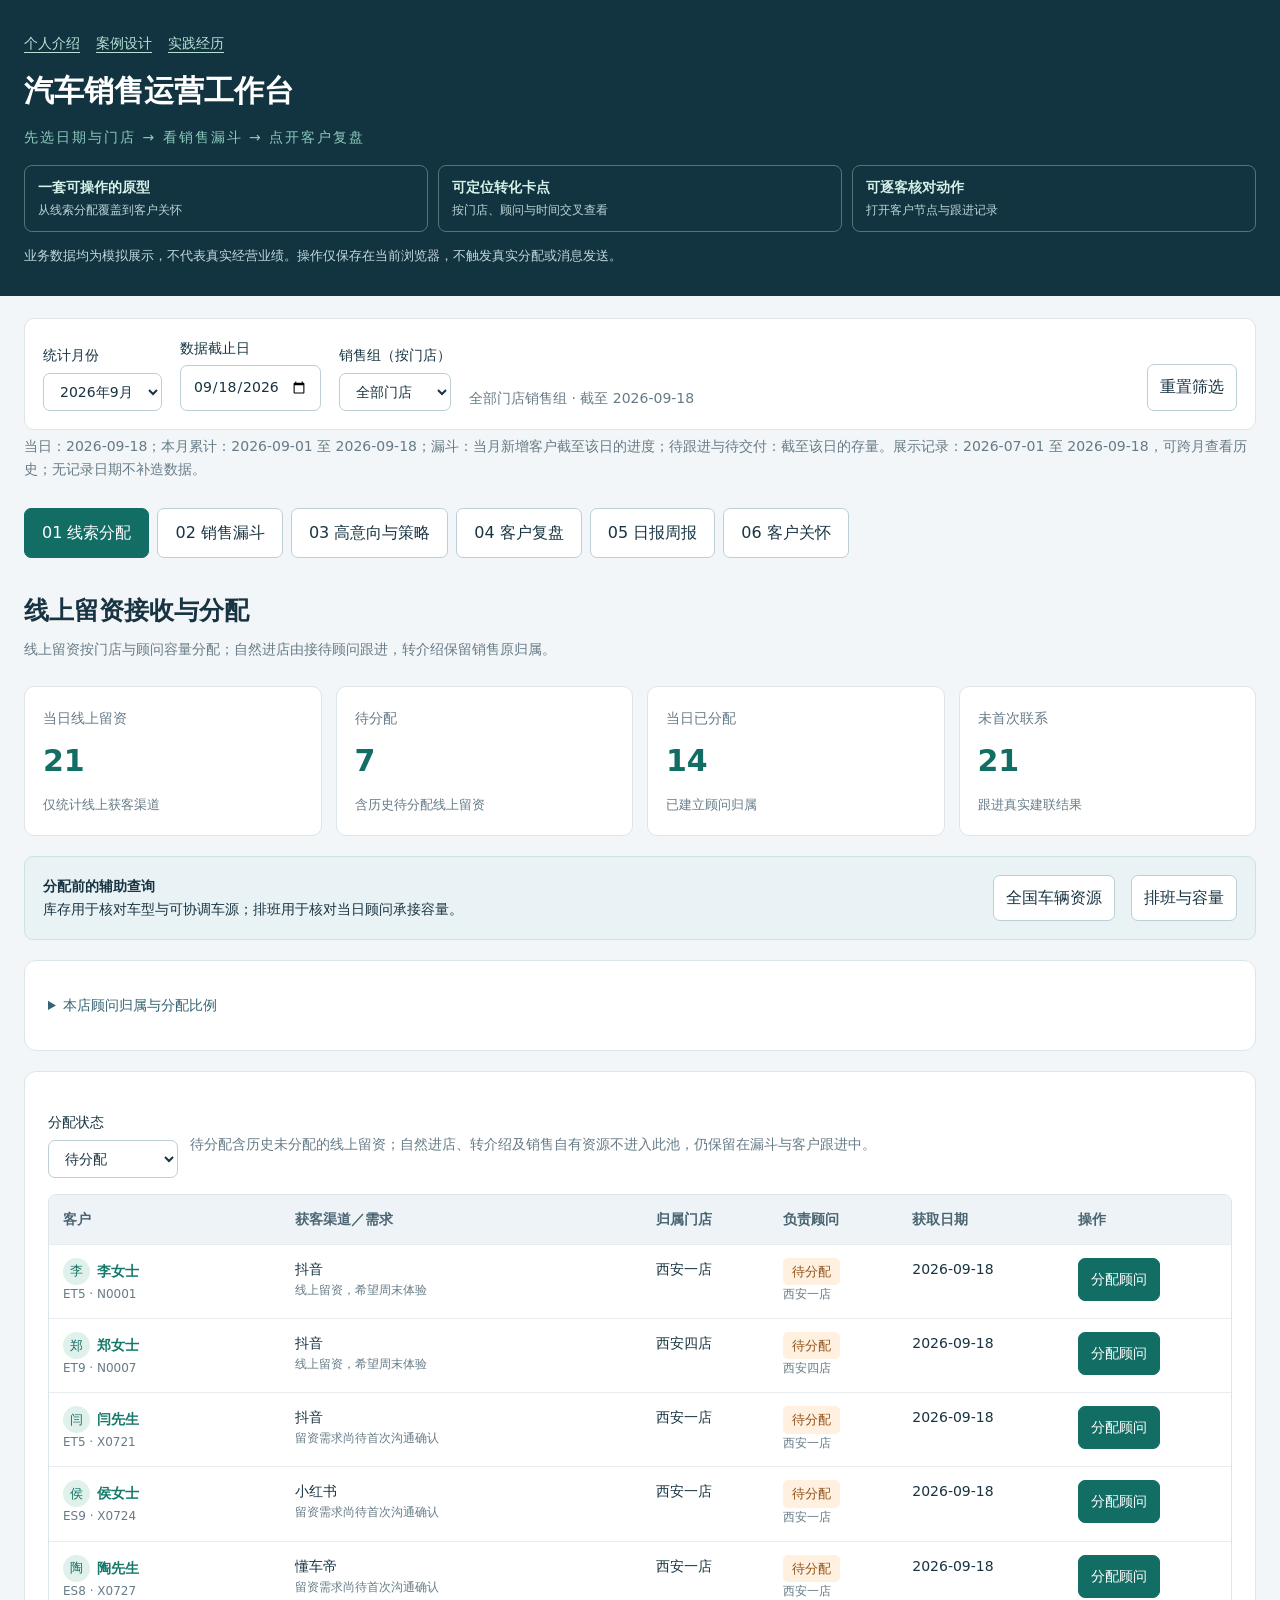
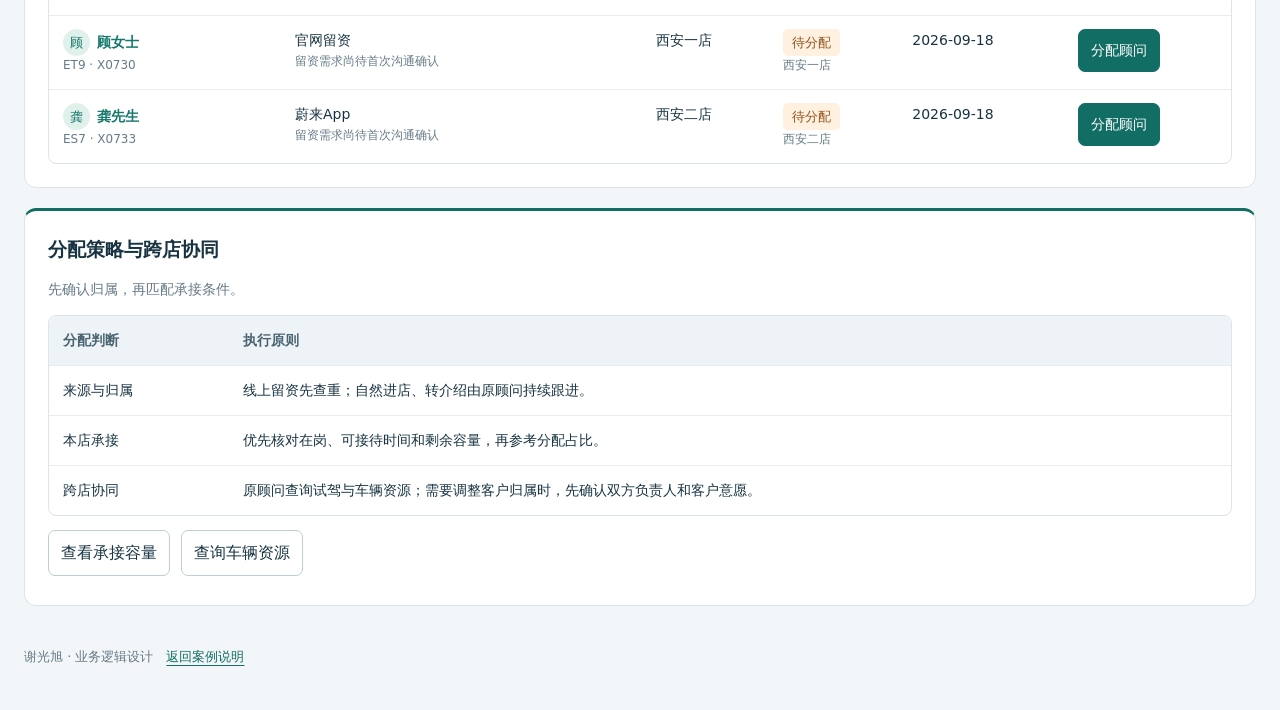
==== index.html @ 917cde22 "Show workbench overview on first open" ====
<!doctype html>
<html lang="zh-CN"><head><meta charset="utf-8"><meta name="viewport" content="width=device-width,initial-scale=1"><title>销售运营工作台 · 谢光旭</title><meta name="description" content="从线索分配到锁单转化、客户复盘和客户关怀的销售运营工作台"><link rel="icon" href="data:image/svg+xml,%3Csvg xmlns='http://www.w3.org/2000/svg' viewBox='0 0 32 32'%3E%3Crect width='32' height='32' rx='6' fill='%23126e65'/%3E%3Cpath d='M7 23V16M16 23V10M25 23V5' stroke='white' stroke-width='4'/%3E%3C/svg%3E"><link rel="stylesheet" href="operations.css?v=entry-2"></head><body>

<header><a href="portfolio.html">个人介绍</a>　<a href="case.html">案例设计</a>　<a href="experience.html">实践经历</a><h1>汽车销售运营工作台</h1><div class="tagline">先选日期与门店 → 看销售漏斗 → 点开客户复盘</div><div class="outcome-strip" aria-label="案例交付结果"><div><strong>一套可操作的原型</strong><span>从线索分配覆盖到客户关怀</span></div><div><strong>可定位转化卡点</strong><span>按门店、顾问与时间交叉查看</span></div><div><strong>可逐客核对动作</strong><span>打开客户节点与跟进记录</span></div></div><p class="notice">业务数据均为模拟展示，不代表真实经营业绩。操作仅保存在当前浏览器，不触发真实分配或消息发送。</p></header>

<main><div class="global"><label>统计月份<select id="reportMonth"><option value="2026-07">2026年7月</option><option value="2026-08">2026年8月</option><option value="2026-09" selected="">2026年9月</option></select></label><label>数据截止日<input id="asof" type="date" max="2026-09-18" value="2026-09-18"></label><label>销售组（按门店）<select id="store"><option value="">全部门店</option><option>西安一店</option><option>西安二店</option><option>西安三店</option><option>西安四店</option><option>西安五店</option></select></label><div class="scope" id="globalScope">全部门店销售组 · 截至 2026-09-18</div><button id="resetFilters">重置筛选</button></div>

<p class="hint" id="dateScope">当日：2026-09-18；本月累计：2026-09-01 至 2026-09-18；漏斗：当月新增客户截至该日的进度；待跟进与待交付：截至该日的存量。展示记录：2026-07-01 至 2026-09-18，可跨月查看历史；无记录日期不补造数据。</p><nav class="navigation" aria-label="主要业务流程"><button data-view="allocation" aria-current="page">01 线索分配</button><button data-view="funnel">02 销售漏斗</button><button data-view="strategy">03 高意向与策略</button><button data-view="review">04 客户复盘</button><button data-view="reports">05 日报周报</button><button data-view="care">06 客户关怀</button></nav>

<section class="page" id="allocation"><div class="section-head"><div><h2>线上留资接收与分配</h2><p>线上留资按门店与顾问容量分配；自然进店由接待顾问跟进，转介绍保留销售原归属。</p></div></div><div id="allocationMetrics" class="cards"><div class="metric"><small>当日线上留资</small><strong>21</strong><span>仅统计线上获客渠道</span></div><div class="metric"><small>待分配</small><strong>7</strong><span>含历史待分配线上留资</span></div><div class="metric"><small>当日已分配</small><strong>14</strong><span>已建立顾问归属</span></div><div class="metric"><small>未首次联系</small><strong>21</strong><span>跟进真实建联结果</span></div></div><div class="support"><p><b>分配前的辅助查询</b><br>库存用于核对车型与可协调车源；排班用于核对当日顾问承接容量。</p><button onclick="openResources()">全国车辆资源</button><button onclick="openSchedule()">排班与容量</button></div><details class="card"><summary>本店顾问归属与分配比例</summary><p class="hint">每店参考比例合计 100%，用于展示按比例轮转的分配思路，并非品牌政策。实际占比＝顾问当日接收的线上留资数÷该店当日已分配线上留资数；休息、已有客户归属和承接容量优先。</p><div id="allocationShare"><div class="table-wrap" tabindex="0" role="region" aria-label="数据表，可滚动查看"><table><thead><tr><th scope="col">顾问</th><th scope="col">所属门店销售组</th><th scope="col">分配参考占比</th><th scope="col">当日接收</th><th scope="col">实际分配占比</th><th scope="col">剩余承接</th></tr></thead><tbody><tr><td><b>陈子轩</b></td><td>西安一店</td><td>30%</td><td>2</td><td>100.0%</td><td>3</td></tr><tr><td><b>林雨桐</b></td><td>西安一店</td><td>25%</td><td>0</td><td>0.0%</td><td>5</td></tr><tr><td><b>张明远</b></td><td>西安一店</td><td>25%</td><td>0</td><td>0.0%</td><td>5</td></tr><tr><td><b>李佳宁</b></td><td>西安一店</td><td>20%</td><td>0</td><td>0.0%</td><td>5</td></tr><tr><td><b>王文博</b></td><td>西安二店</td><td>30%</td><td>0</td><td>0.0%</td><td>3</td></tr><tr><td><b>赵思涵</b></td><td>西安二店</td><td>25%</td><td>0</td><td>0.0%</td><td>4</td></tr><tr><td><b>刘嘉诚</b></td><td>西安二店</td><td>25%</td><td>1</td><td>50.0%</td><td>3</td></tr><tr><td><b>周晓彤</b></td><td>西安二店</td><td>20%</td><td>1</td><td>50.0%</td><td>3</td></tr><tr><td><b>吴宇航</b></td><td>西安三店</td><td>30%</td><td>2</td><td>100.0%</td><td>0</td></tr><tr><td><b>徐若宁</b></td><td>西安三店</td><td>25%</td><td>0</td><td>0.0%</td><td>4</td></tr><tr><td><b>孙启明</b></td><td>西安三店</td><td>25%</td><td>0</td><td>0.0%</td><td>4</td></tr><tr><td><b>朱雅文</b></td><td>西安三店</td><td>20%</td><td>0</td><td>0.0%</td><td>4</td></tr><tr><td><b>高一帆</b></td><td>西安四店</td><td>30%</td><td>2</td><td>50.0%</td><td>2</td></tr><tr><td><b>何舒然</b></td><td>西安四店</td><td>25%</td><td>1</td><td>25.0%</td><td>3</td></tr><tr><td><b>马致远</b></td><td>西安四店</td><td>25%</td><td>0</td><td>0.0%</td><td>4</td></tr><tr><td><b>罗欣悦</b></td><td>西安四店</td><td>20%</td><td>1</td><td>25.0%</td><td>3</td></tr><tr><td><b>郑凯文</b></td><td>西安五店</td><td>30%</td><td>1</td><td>25.0%</td><td>2</td></tr><tr><td><b>宋思宁</b></td><td>西安五店</td><td>25%</td><td>1</td><td>25.0%</td><td>4</td></tr><tr><td><b>唐景行</b></td><td>西安五店</td><td>25%</td><td>1</td><td>25.0%</td><td>4</td></tr><tr><td><b>许安然</b></td><td>西安五店</td><td>20%</td><td>1</td><td>25.0%</td><td>3</td></tr></tbody></table></div></div></details><div class="card"><div class="toolbar"><label>分配状态 <select id="allocationState"><option value="unassigned">待分配</option><option value="assigned">当日已分配</option><option value="all">线上留资记录</option></select></label><span class="hint">待分配含历史未分配的线上留资；自然进店、转介绍及销售自有资源不进入此池，仍保留在漏斗与客户跟进中。</span></div><div id="allocationTable"><div class="table-wrap" tabindex="0" role="region" aria-label="数据表，可滚动查看"><table><thead><tr><th scope="col">客户</th><th scope="col">获客渠道／需求</th><th scope="col">归属门店</th><th scope="col">负责顾问</th><th scope="col">获取日期</th><th scope="col">操作</th></tr></thead><tbody><tr><td><div class="person"><button class="link-button" onclick="openCustomer('N0001')"><span class="avatar" aria-hidden="true">李</span><b>李女士</b></button><small>ET5 · N0001</small></div></td><td>抖音<small class="note-cell">线上留资，希望周末体验</small></td><td>西安一店</td><td><span class="pill warn">待分配</span><small>西安一店</small></td><td><span class="date-cell">2026-09-18</span></td><td><button class="primary" onclick="openAssign('N0001')">分配顾问</button></td></tr><tr><td><div class="person"><button class="link-button" onclick="openCustomer('N0007')"><span class="avatar" aria-hidden="true">郑</span><b>郑女士</b></button><small>ET9 · N0007</small></div></td><td>抖音<small class="note-cell">线上留资，希望周末体验</small></td><td>西安四店</td><td><span class="pill warn">待分配</span><small>西安四店</small></td><td><span class="date-cell">2026-09-18</span></td><td><button class="primary" onclick="openAssign('N0007')">分配顾问</button></td></tr><tr><td><div class="person"><button class="link-button" onclick="openCustomer('X0721')"><span class="avatar" aria-hidden="true">闫</span><b>闫先生</b></button><small>ET5 · X0721</small></div></td><td>抖音<small class="note-cell">留资需求尚待首次沟通确认</small></td><td>西安一店</td><td><span class="pill warn">待分配</span><small>西安一店</small></td><td><span class="date-cell">2026-09-18</span></td><td><button class="primary" onclick="openAssign('X0721')">分配顾问</button></td></tr><tr><td><div class="person"><button class="link-button" onclick="openCustomer('X0724')"><span class="avatar" aria-hidden="true">侯</span><b>侯女士</b></button><small>ES9 · X0724</small></div></td><td>小红书<small class="note-cell">留资需求尚待首次沟通确认</small></td><td>西安一店</td><td><span class="pill warn">待分配</span><small>西安一店</small></td><td><span class="date-cell">2026-09-18</span></td><td><button class="primary" onclick="openAssign('X0724')">分配顾问</button></td></tr><tr><td><div class="person"><button class="link-button" onclick="openCustomer('X0727')"><span class="avatar" aria-hidden="true">陶</span><b>陶先生</b></button><small>ES8 · X0727</small></div></td><td>懂车帝<small class="note-cell">留资需求尚待首次沟通确认</small></td><td>西安一店</td><td><span class="pill warn">待分配</span><small>西安一店</small></td><td><span class="date-cell">2026-09-18</span></td><td><button class="primary" onclick="openAssign('X0727')">分配顾问</button></td></tr><tr><td><div class="person"><button class="link-button" onclick="openCustomer('X0730')"><span class="avatar" aria-hidden="true">顾</span><b>顾女士</b></button><small>ET9 · X0730</small></div></td><td>官网留资<small class="note-cell">留资需求尚待首次沟通确认</small></td><td>西安一店</td><td><span class="pill warn">待分配</span><small>西安一店</small></td><td><span class="date-cell">2026-09-18</span></td><td><button class="primary" onclick="openAssign('X0730')">分配顾问</button></td></tr><tr><td><div class="person"><button class="link-button" onclick="openCustomer('X0733')"><span class="avatar" aria-hidden="true">龚</span><b>龚先生</b></button><small>ES7 · X0733</small></div></td><td>蔚来App<small class="note-cell">留资需求尚待首次沟通确认</small></td><td>西安二店</td><td><span class="pill warn">待分配</span><small>西安二店</small></td><td><span class="date-cell">2026-09-18</span></td><td><button class="primary" onclick="openAssign('X0733')">分配顾问</button></td></tr></tbody></table></div></div></div><div class="card business-summary"><h3>分配策略与跨店协同</h3><p class="hint">先确认归属，再匹配承接条件。</p><div id="allocationLogic"><div class="table-wrap" tabindex="0" role="region" aria-label="数据表，可滚动查看"><table><thead><tr><th scope="col">分配判断</th><th scope="col">执行原则</th></tr></thead><tbody><tr><td>来源与归属</td><td>线上留资先查重；自然进店、转介绍由原顾问持续跟进。</td></tr><tr><td>本店承接</td><td>优先核对在岗、可接待时间和剩余容量，再参考分配占比。</td></tr><tr><td>跨店协同</td><td>原顾问查询试驾与车辆资源；需要调整客户归属时，先确认双方负责人和客户意愿。</td></tr></tbody></table></div></div><div class="summary-actions"><button onclick="openSchedule()">查看承接容量</button> <button onclick="openResources()">查询车辆资源</button></div></div></section>

<section class="page" id="funnel" hidden=""><div class="section-head"><div><h2>销售漏斗与锁单转化</h2><p>先看转化进度，再看每日进店、锁单来源与成交周期。</p></div></div><div class="toolbar"><label>销售顾问 <select id="funnelAdvisor"><option value="">全部顾问</option></select></label><span class="hint">销售组使用顶部的门店筛选，下方可进一步查看单个顾问。</span></div><div id="funnelMetrics" class="cards"></div><div class="card"><h3>线索转化进度</h3><p class="hint">仅统计所选月份新增客户，截至截止日的阶段进度。自然进店不要求先邀约，因此邀约单列；历史客户在本月锁单计入上方业绩，不混入本月新增漏斗。</p><div id="funnelChart" class="funnel"></div><div id="funnelNote" class="explain"></div><button class="primary" onclick="go('strategy')">查看未转化客户与原因 →</button></div><div class="card"><h3>门店销售组转化对比</h3><p class="hint">当月新增客户口径。试驾→锁单＝已试驾且已锁单人数÷已试驾人数；待分配线索计入归属门店，暂不计入具体顾问。样本少时不单凭转化率评价顾问。</p><div id="funnelGroupTable"></div></div><div class="card business-summary"><h3>转化改善重点</h3><p class="hint">按当月新增客户节点定位问题；与顾问核实原因后，再安排改善动作。</p><div id="conversionActions"></div><div class="summary-actions"><button onclick="go('strategy')">核对客户原因</button></div></div><div class="card"><h3>销售顾问转化对比</h3><p class="hint">仅统计当月新增客户，与上方漏斗一致。</p><div id="funnelAdvisorTable"></div></div><div class="card"><h3>每日进店 · 按门店与到店方式</h3><p class="hint">同一客户同日去重；到店方式分为自然进店、邀约到店、老车主到店，与获客渠道分别统计。日期跟随顶部数据截止日。</p><div id="visitsTable"></div></div><div class="card"><h3>锁单渠道分布</h3><p class="hint">统计本月已锁单客户的获客来源，占比以本月锁单总数为分母；不使用新增线索数代替成交来源。</p><div id="channelTable"></div></div><div class="two"><div class="card"><h3>成交周期</h3><p class="hint">本月锁单客户，首次成功建联至锁单日，含首日。</p><div id="cycleTable"></div></div><details class="card"><summary>车型与交付明细（辅助查询）</summary><p class="hint">锁单、交付按当月事件统计；待交付为截至数据截止日已锁单且未交付的存量。</p><div id="modelTable"></div><details><summary>查看月结转口径</summary><p id="carryNote" class="hint"></p></details></details></div></section>

<section class="page" id="strategy" hidden=""><div class="section-head"><div><h2>高意向优先池与策略证据</h2><p>一位客户一行，区分当前事实、初步判断和需要销售确认的下一步。</p></div></div><div class="explain"><b>超时指距最近一次有效销售跟进的天数。</b> 超7天：8—14天；超14天：15—30天；超30天：31天及以上。三档互斥。没有有效跟进记录的客户单列为“待首次联系”。</div><div class="tabs"><button id="strategyPriority" aria-pressed="true" onclick="setStrategy('priority')">高意向优先池</button><button id="strategyEvidence" aria-pressed="false" onclick="setStrategy('evidence')">策略证据 · 含异常跟进</button></div><div id="strategyMetrics" class="cards"></div><div class="toolbar"><input id="customerSearch" type="search" aria-label="搜索客户、顾问或编号" placeholder="客户、顾问、车型或编号"><select id="strategyBucket" aria-label="超时档位"><option value="">全部档位</option><option>待首次联系</option><option>超7天</option><option>超14天</option><option>超30天</option><option>未超时</option></select><select id="strategyStage" aria-label="客户阶段"><option value="">全部阶段</option><option>待邀约试驾</option><option>已到店待试驾</option><option>已试驾待锁单</option></select></div><p class="hint">优先关注高意向未试驾、试驾未锁单及跟进超时客户。原因栏为待确认判断，沟通后可记录确认结果。</p><div class="card"><div id="strategyTable"></div><div id="strategyPager" class="pagination"></div></div><div class="card business-summary"><h3>竞品异议与接待改善</h3><p class="hint">先了解客户真正关注点，再核对费用、配置与体验差异。具体竞品参数和政策以核实结果为准。</p><div id="objectionSummary"></div></div></section>

<section class="page" id="review" hidden=""><div class="section-head"><div><h2>客户节点复盘</h2><p>复盘客户卡在哪一环：何时来试驾、何时订车、车辆何时到店，以及何时提车。</p></div></div><div class="tabs" id="reviewTabs"><button data-review="invite" aria-pressed="true">高意向未试驾</button><button data-review="order">已试驾未锁单</button><button data-review="delivery">锁单至交付</button></div><div class="card" style="margin-top:18px"><div id="reviewIntro" class="explain"></div><div id="reviewTable"></div></div><div class="support"><p><b>复盘后的动作</b><br>与负责顾问确认原因，补充下一次邀约、订车计划或交付安排，再在后续日期检查实际进展。</p><button onclick="go('strategy')">查看高意向优先池</button><button onclick="go('reports')">进入日报周报</button></div><div class="card business-summary"><h3>交付协同检查</h3><p class="hint">车辆、手续、客户时间分别落实负责人，处理结果记录到客户节点。</p><div id="deliverySummary"></div></div></section>

<section class="page" id="reports" hidden=""><div class="section-head"><div><h2>日报与周报</h2><p>集中通晒目标完成、未跟进客户和锁单情况。</p></div><div class="tabs"><button id="reportDay" aria-pressed="true" onclick="setReport('day')">日报</button><button id="reportWeek" aria-pressed="false" onclick="setReport('week')">周报</button><button onclick="exportReport()">导出当前报表</button></div></div><div class="card"><h3>目标与完成</h3><p class="hint" id="reportPeriod"></p><details><summary>调整当前范围的目标</summary><div class="rate-grid" id="targetInputs"></div><button onclick="saveTargets()" style="margin-top:12px">保存目标</button></details><div id="targetTable" style="margin-top:16px"></div></div><div class="card"><h3>客户互动与试驾进度 · 按顾问</h3><p class="hint">有效互动以有销售跟进记录的客户数去重统计，不计消息条数。周报不直接累加每日去重数。</p><div id="reportStaff"></div></div><div class="card"><h3>未跟进与超时通晒</h3><p class="hint">截至数据截止日的待跟进存量，按客户和负责顾问展示。</p><div id="reportOverdue"></div></div><div class="card"><h3>锁单通晒</h3><div id="reportLocks"></div></div><details class="card"><summary>运营任务与执行记录</summary><div id="taskTable"></div></details><div class="card business-summary"><h3>活动线索承接与复盘</h3><p class="hint">商圈活动来源客户，截至截止日累计去重统计；跟随门店筛选，不随日报／周报切换。</p><div id="activitySummary"></div><div class="summary-actions"><p class="hint">先看建联与到店，再追踪试驾和锁单；对未转化客户核实原因。活动客户保留原顾问归属，不重复计入线上分配池。</p></div></div></section>

<section class="page" id="care" hidden=""><div class="section-head"><div><h2>客户关怀与微信跟进</h2><p>从一次销售沟通延续到用车体验：尊重联系偏好，及时回应问题，记录服务闭环。</p></div></div><div class="tabs" aria-label="客户身份分类"><button id="careAudience-prospect" aria-pressed="true" onclick="setCareAudience('prospect')">未购车客户</button><button id="careAudience-owner" aria-pressed="false" onclick="setCareAudience('owner')">车主</button><button id="careAudience-pending" aria-pressed="false" onclick="setCareAudience('pending')">待交付关怀</button></div><p class="explain" id="careAudienceNote"></p><div id="careMetrics" class="cards"></div><div class="toolbar"><label>关怀场景 <select id="careScene"><option value="">全部场景</option><option>到店前提醒</option><option>试驾后问候</option><option>待交付关怀</option><option>提车后回访</option><option>日常需求关怀</option></select></label><label>关怀进度 <select id="careStatus"><option value="">全部进度</option><option>待关怀</option><option>待客户回复</option><option>需协同处理</option><option>已完成</option><option>暂缓联系</option></select></label></div><div class="card"><h3>客户关怀清单</h3><p class="hint">问候文案可编辑、复制；客户反馈与下一次联系日期独立记录。未添加微信时先确认联系方式，暂停联系的客户不生成主动问候。</p><div id="careTable"></div></div></section>

<footer>谢光旭 · 业务逻辑设计　<a href="case.html">返回案例说明</a></footer></main><dialog id="detailDialog"><div class="dialog-head"><h2 id="dialogTitle"></h2><button onclick="document.getElementById('detailDialog').close()">关闭</button></div><div id="dialogBody"></div></dialog><div id="toast" role="status" hidden=""></div><script>window.portfolioOpenAtTop = !location.hash;</script><script src="https://xie-guangxu-sales-portfolio.xieburoumax.chatgpt.site/operations-data.js?v=12"></script><script src="https://xie-guangxu-sales-portfolio.xieburoumax.chatgpt.site/operations.js?v=12"></script><script>if (window.portfolioOpenAtTop) window.addEventListener('load', () => setTimeout(() => { history.replaceState(null, '', location.pathname + location.search); window.scrollTo(0, 0); }, 0));</script>

</body></html>
---- operations.css ----
:root{--ink:#183442;--muted:#667b87;--line:#dbe5ea;--teal:#126e65;--bg:#f3f6f8}*{box-sizing:border-box}body{margin:0;background:var(--bg);color:var(--ink);font:16px/1.65 'Microsoft YaHei',system-ui,sans-serif}button,input,select,textarea{font:inherit}button,select,input{padding:9px 12px;border:1px solid #bcced6;border-radius:7px;background:#fff;color:var(--ink)}button{cursor:pointer}button:hover{border-color:var(--teal);background:#edf6f3}button:disabled{opacity:.45;cursor:not-allowed}a{color:var(--teal);text-underline-offset:4px}button:focus-visible,a:focus-visible,input:focus-visible,select:focus-visible{outline:3px solid #3aac9b;outline-offset:3px}.primary,button[aria-current=page]{background:var(--teal);color:white;border-color:var(--teal)}header{background:#123440;color:white;padding:30px max(24px,calc((100vw - 1240px)/2))}header h1{font-size:30px;margin:10px 0}header a{color:#b6e1d6;font-size:14px}.notice{font-size:13px;color:#c1d7de;max-width:950px;margin-bottom:0}main{max-width:1290px;margin:auto;padding:22px 24px}.global{display:flex;align-items:end;gap:18px;flex-wrap:wrap;padding:18px;background:#fff;border:1px solid var(--line);border-radius:10px}.global label{display:grid;gap:5px;font-size:14px}.scope{flex:1;min-width:180px;color:var(--muted);font-size:14px}.navigation{display:flex;gap:8px;flex-wrap:wrap;padding:22px 0}.navigation button{padding:11px 17px}.page[hidden]{display:none}h2{font-size:25px;line-height:1.5;margin:0 0 8px}h3{font-size:19px;margin:0 0 12px}.section-head{display:flex;justify-content:space-between;align-items:center;gap:20px;margin:12px 0 20px}.section-head p,.hint{color:var(--muted);font-size:14px;margin:5px 0}.card{background:white;border:1px solid var(--line);border-radius:12px;padding:23px;margin-bottom:20px}.cards{display:grid;grid-template-columns:repeat(4,1fr);gap:14px;margin-bottom:20px}.metric{background:#fff;border:1px solid var(--line);padding:18px;border-radius:10px}.metric small{color:var(--muted);font-size:14px}.metric strong{display:block;font-size:30px;margin:5px 0;color:var(--teal)}.metric span{color:var(--muted);font-size:13px}.two{display:grid;grid-template-columns:1.2fr 1fr;gap:20px}.toolbar{display:flex;align-items:center;flex-wrap:wrap;gap:12px;margin:16px 0}.toolbar label{font-size:14px}.toolbar input[type=search]{width:280px;max-width:100%}.table-wrap{overflow-x:auto;border:1px solid var(--line);border-radius:8px}table{border-collapse:collapse;width:100%;font-size:14px}th,td{padding:13px 14px;border-bottom:1px solid #e6ecef;text-align:left;vertical-align:top}th{white-space:nowrap;background:#edf3f6;font-weight:600;color:#4a6472}tbody tr:hover{background:#f7fafb}tbody tr:last-child td{border-bottom:0}td p{margin:3px 0}td small{display:block;color:var(--muted);font-size:12px}.person{min-width:125px}.person b{white-space:nowrap}.avatar{display:inline-grid;place-items:center;width:27px;height:27px;border-radius:50%;background:#e0f1ec;color:#147366;margin-right:7px;font-size:13px}.pill{display:inline-block;font-size:13px;padding:3px 9px;background:#e5f2ed;color:#21634e;border-radius:5px;white-space:nowrap}.pill.warn{background:#fff0df;color:#91531b}.pill.bad{background:#fce8e5;color:#9b3f32}.pill.blue{background:#e8f0fa;color:#315d83}.explain{border-left:3px solid #188273;background:#eff7f4;padding:12px 17px;font-size:14px;margin:14px 0}.funnel{display:grid;grid-template-columns:repeat(6,1fr);gap:10px;margin:20px 0}.stage{padding:20px 12px;border-top:4px solid #21887b;background:#e9f3ef;border-radius:5px}.stage strong{display:block;font-size:28px}.stage small{font-size:12px;color:#526e78}.bar{display:flex;align-items:center;gap:10px;min-width:145px}.track{height:8px;min-width:55px;flex:1;background:#e5edf1;border-radius:5px}.fill{height:100%;background:#238d7e;border-radius:5px}.support{display:flex;gap:16px;align-items:center;flex-wrap:wrap;background:#e9f2f4;border:1px solid #cee1e5;padding:18px;border-radius:9px;margin-bottom:20px}.support p{flex:1;margin:0;font-size:14px;min-width:200px}.tabs{display:flex;gap:8px;flex-wrap:wrap}.tabs button[aria-pressed=true]{background:#173d4a;color:#fff}.pagination{display:flex;gap:15px;justify-content:flex-end;align-items:center;margin-top:15px;font-size:14px}.empty{padding:24px;color:var(--muted);text-align:center}dialog{border:1px solid var(--line);border-radius:14px;width:min(1000px,95vw);max-height:92vh;overflow:auto;padding:25px;color:var(--ink)}dialog::backdrop{background:#102b40a3}.dialog-head{display:flex;align-items:center;justify-content:space-between;gap:15px}.form-grid{display:grid;grid-template-columns:1fr 1fr;gap:16px;margin:18px 0}.form-grid label{display:grid;gap:6px;font-size:14px}.form-grid input,.form-grid select{width:100%}.form-grid .wide{grid-column:1/-1}textarea{width:100%;min-height:85px;border:1px solid #bcced6;border-radius:6px;padding:10px}#toast{position:fixed;bottom:20px;right:20px;z-index:20;padding:13px 20px;background:#173f37;color:white;border-radius:8px;max-width:90vw}footer{font-size:13px;color:var(--muted);padding:20px 0}details summary{cursor:pointer;color:#356472;font-size:14px;padding:10px 0}.date-cell{min-width:108px;white-space:nowrap}.note-cell{min-width:210px;max-width:330px}.link-button{border:0;background:transparent;color:#14796b;text-align:left;padding:0}.rate-grid{display:grid;grid-template-columns:repeat(4,1fr);gap:12px}.rate-grid input{width:100%}.rate-grid label{font-size:14px}.tagline{font-size:14px;letter-spacing:2px;color:#8cc9bd}@media(max-width:850px){.two{grid-template-columns:1fr}.cards{grid-template-columns:repeat(2,1fr)}.funnel{grid-template-columns:repeat(3,1fr)}.section-head{align-items:flex-start;flex-direction:column;gap:8px}}@media(max-width:500px){header{padding:24px 18px}header h1{font-size:25px}main{padding:15px 14px}.card{padding:16px}.navigation{gap:6px}.navigation button{font-size:14px;flex:1 0 30%;padding:10px 6px}.global{gap:12px}.global input,.global select{max-width:160px}.global .scope{flex-basis:100%}.metric{padding:13px}.metric strong{font-size:26px}.funnel{gap:6px}.stage{padding:12px 8px;font-size:14px}.stage strong{font-size:24px}.form-grid{grid-template-columns:1fr}.rate-grid{grid-template-columns:repeat(2,1fr)}.toolbar input[type=search]{width:100%}}@media(prefers-reduced-motion:reduce){*{scroll-behavior:auto!important}}

.care-journey{display:grid;grid-template-columns:repeat(4,1fr);gap:10px;margin:20px 0}.care-journey span{padding:18px;border-radius:8px;background:#e2eee9;color:#21634e;font-size:14px}.toolbar label{display:grid;gap:5px}.two>*{min-width:0}#strategyMetrics{margin-top:20px}#careDraft{min-height:140px;margin:12px 0}#allocationShare td{vertical-align:middle}@media(max-width:600px){.care-journey{grid-template-columns:repeat(2,1fr)}}

td>button{white-space:nowrap} .table-wrap{max-width:100%}

/* Keep context visible while reviewing long operational lists. */
#careTable .table-wrap,#reviewTable .table-wrap,#reportOverdue .table-wrap{max-height:620px;overflow:auto} .table-wrap th{position:sticky;top:0;z-index:1} .table-wrap:focus-visible,textarea:focus-visible{outline:3px solid #3aac9b;outline-offset:2px} @media(max-width:500px){dialog{padding:16px}.dialog-head h2{font-size:21px}.toolbar>*{max-width:100%}.pagination{gap:8px;flex-wrap:wrap}.global label{min-width:0}}

#careTable td:nth-child(2){min-width:165px}

.business-summary{border-top:3px solid var(--teal)}.business-summary .table-wrap{margin-top:14px}.summary-actions{margin-top:14px}.summary-actions button{margin:0 6px 6px 0}

#allocationTable .table-wrap,#reportLocks .table-wrap{max-height:620px;overflow:auto}

.funnel{grid-template-columns:repeat(5,1fr)}@media(max-width:850px){.funnel{grid-template-columns:repeat(3,1fr)}}

.outcome-strip{display:grid;grid-template-columns:repeat(3,1fr);gap:10px;margin-top:16px}.outcome-strip div{border:1px solid #53747b;border-radius:8px;padding:10px 13px}.outcome-strip strong{display:block;font-size:14px;color:#d6f1e9}.outcome-strip span{display:block;font-size:12px;color:#bbd4d7;margin-top:2px}@media(max-width:700px){.outcome-strip{grid-template-columns:1fr}}

.outcome-strip{display:grid;grid-template-columns:repeat(3,1fr);gap:10px;margin-top:16px}.outcome-strip div{border:1px solid #53747b;border-radius:8px;padding:10px 13px}.outcome-strip strong{display:block;font-size:14px;color:#d6f1e9}.outcome-strip span{display:block;font-size:12px;color:#bbd4d7;margin-top:2px}@media(max-width:700px){.outcome-strip{grid-template-columns:1fr}}
.quick-start{margin:14px 0 0;font-size:13px;color:#dbefed}.quick-start b{color:#8fd8c7}

@media(max-width:700px){
  .outcome-strip{grid-template-columns:repeat(3,minmax(0,1fr));gap:6px}
  .outcome-strip div{padding:8px}
  .outcome-strip span{font-size:11px}
  header{padding-top:18px;padding-bottom:18px}
  header h1{margin:7px 0}
}
@media(max-width:480px){
  .outcome-strip{display:flex;overflow-x:auto;padding-bottom:3px}
  .outcome-strip div{flex:0 0 170px}
}
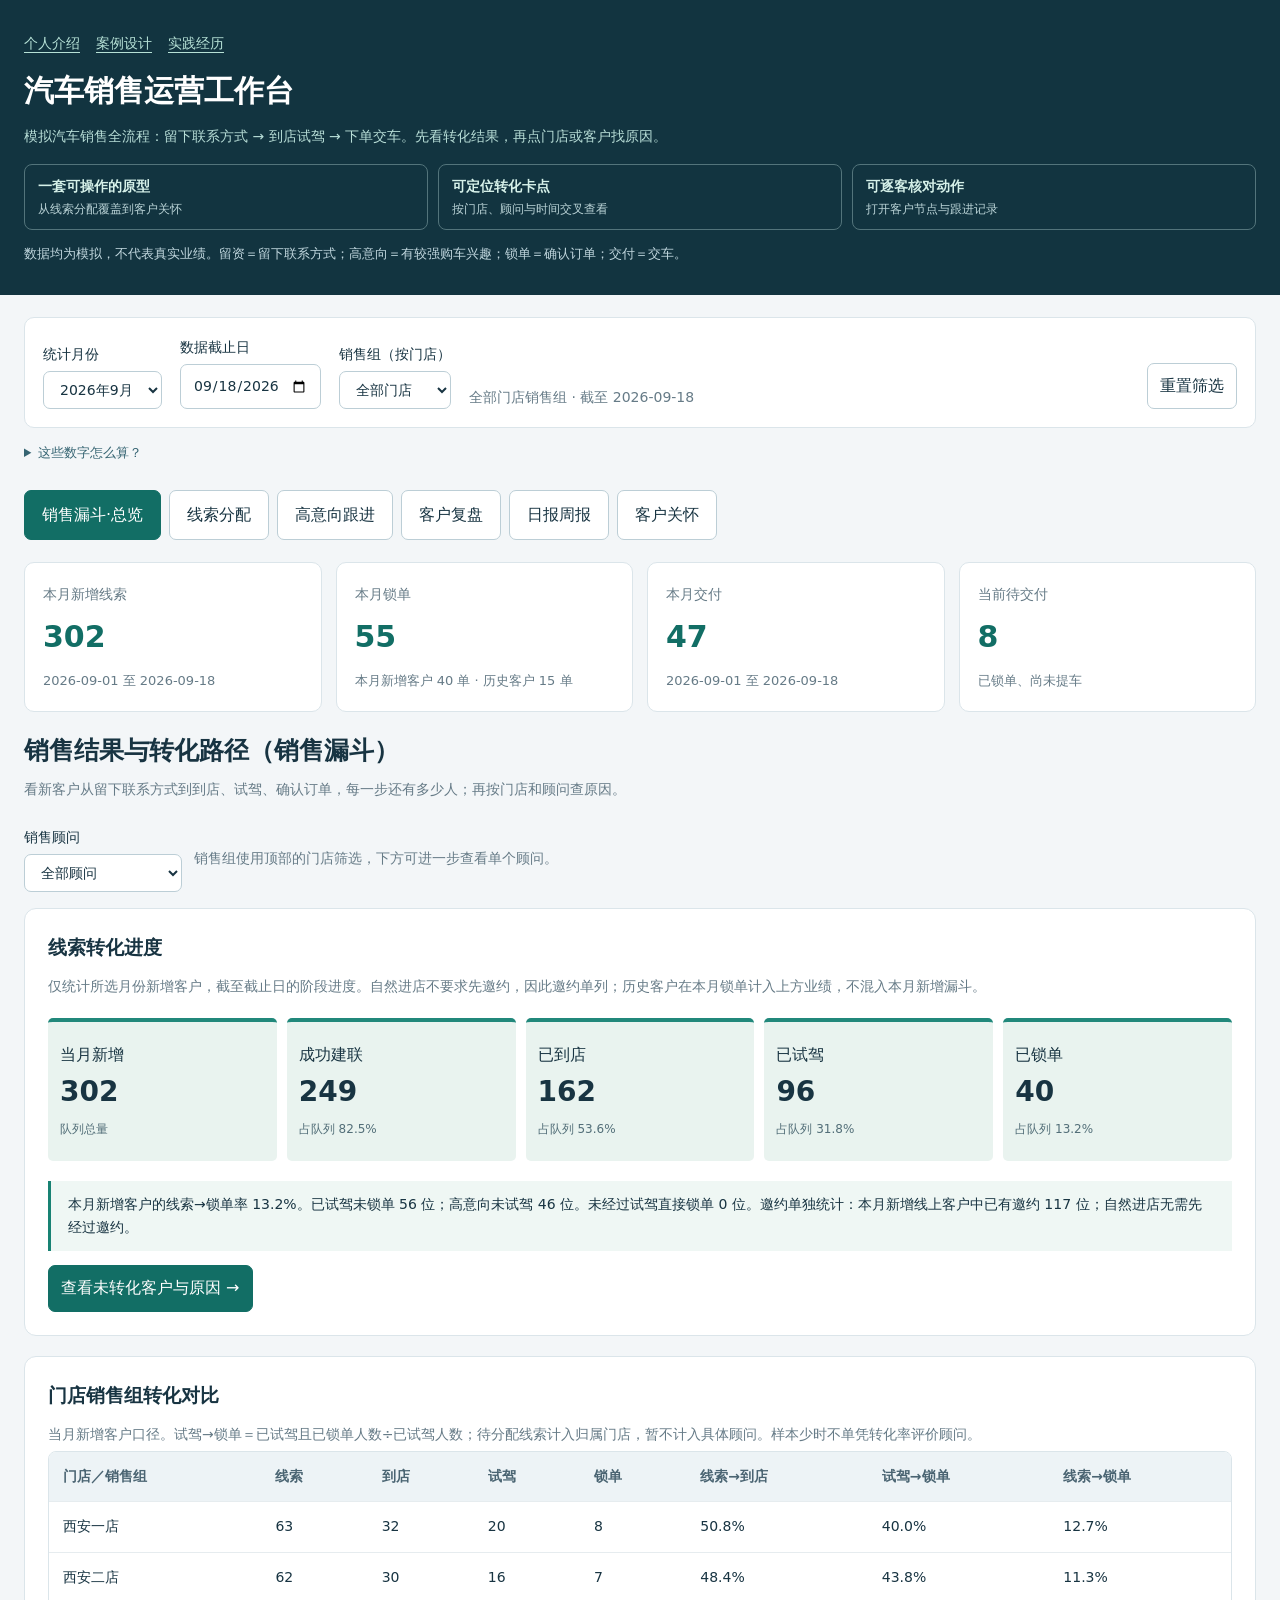
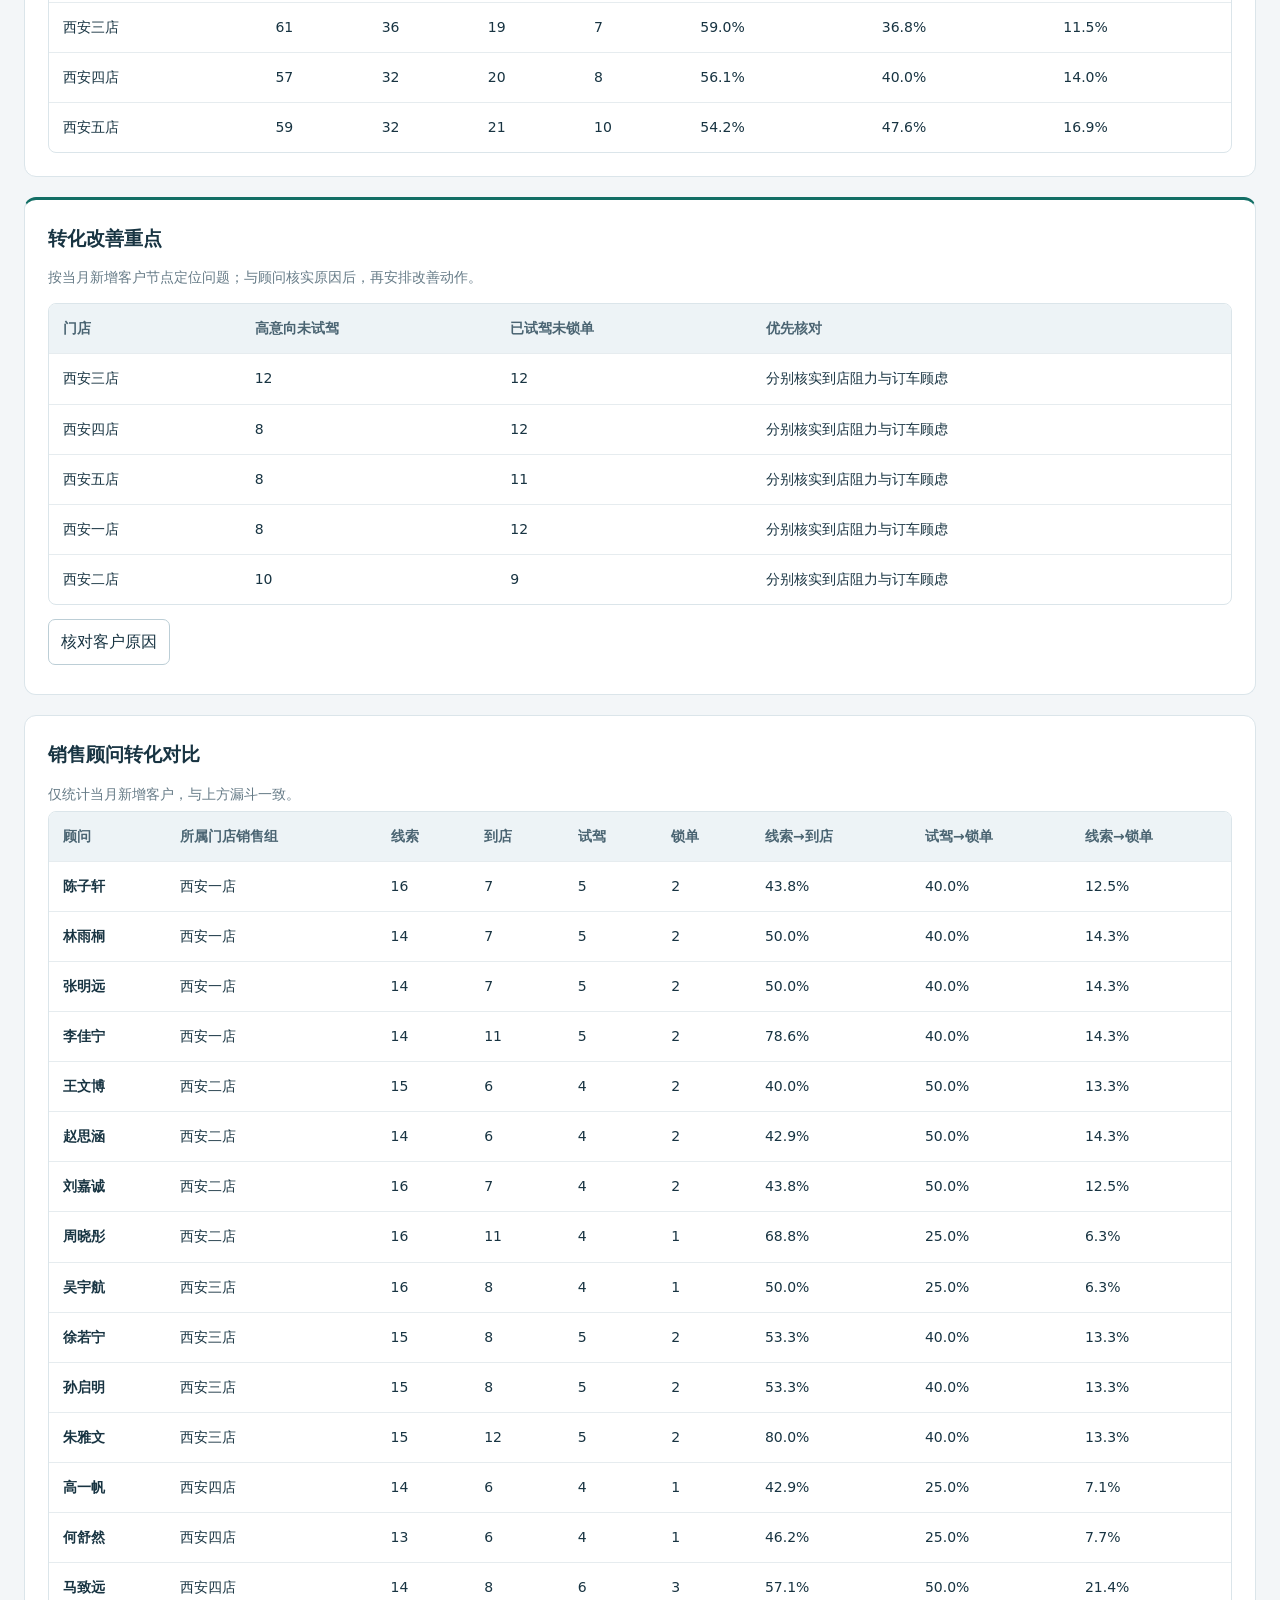
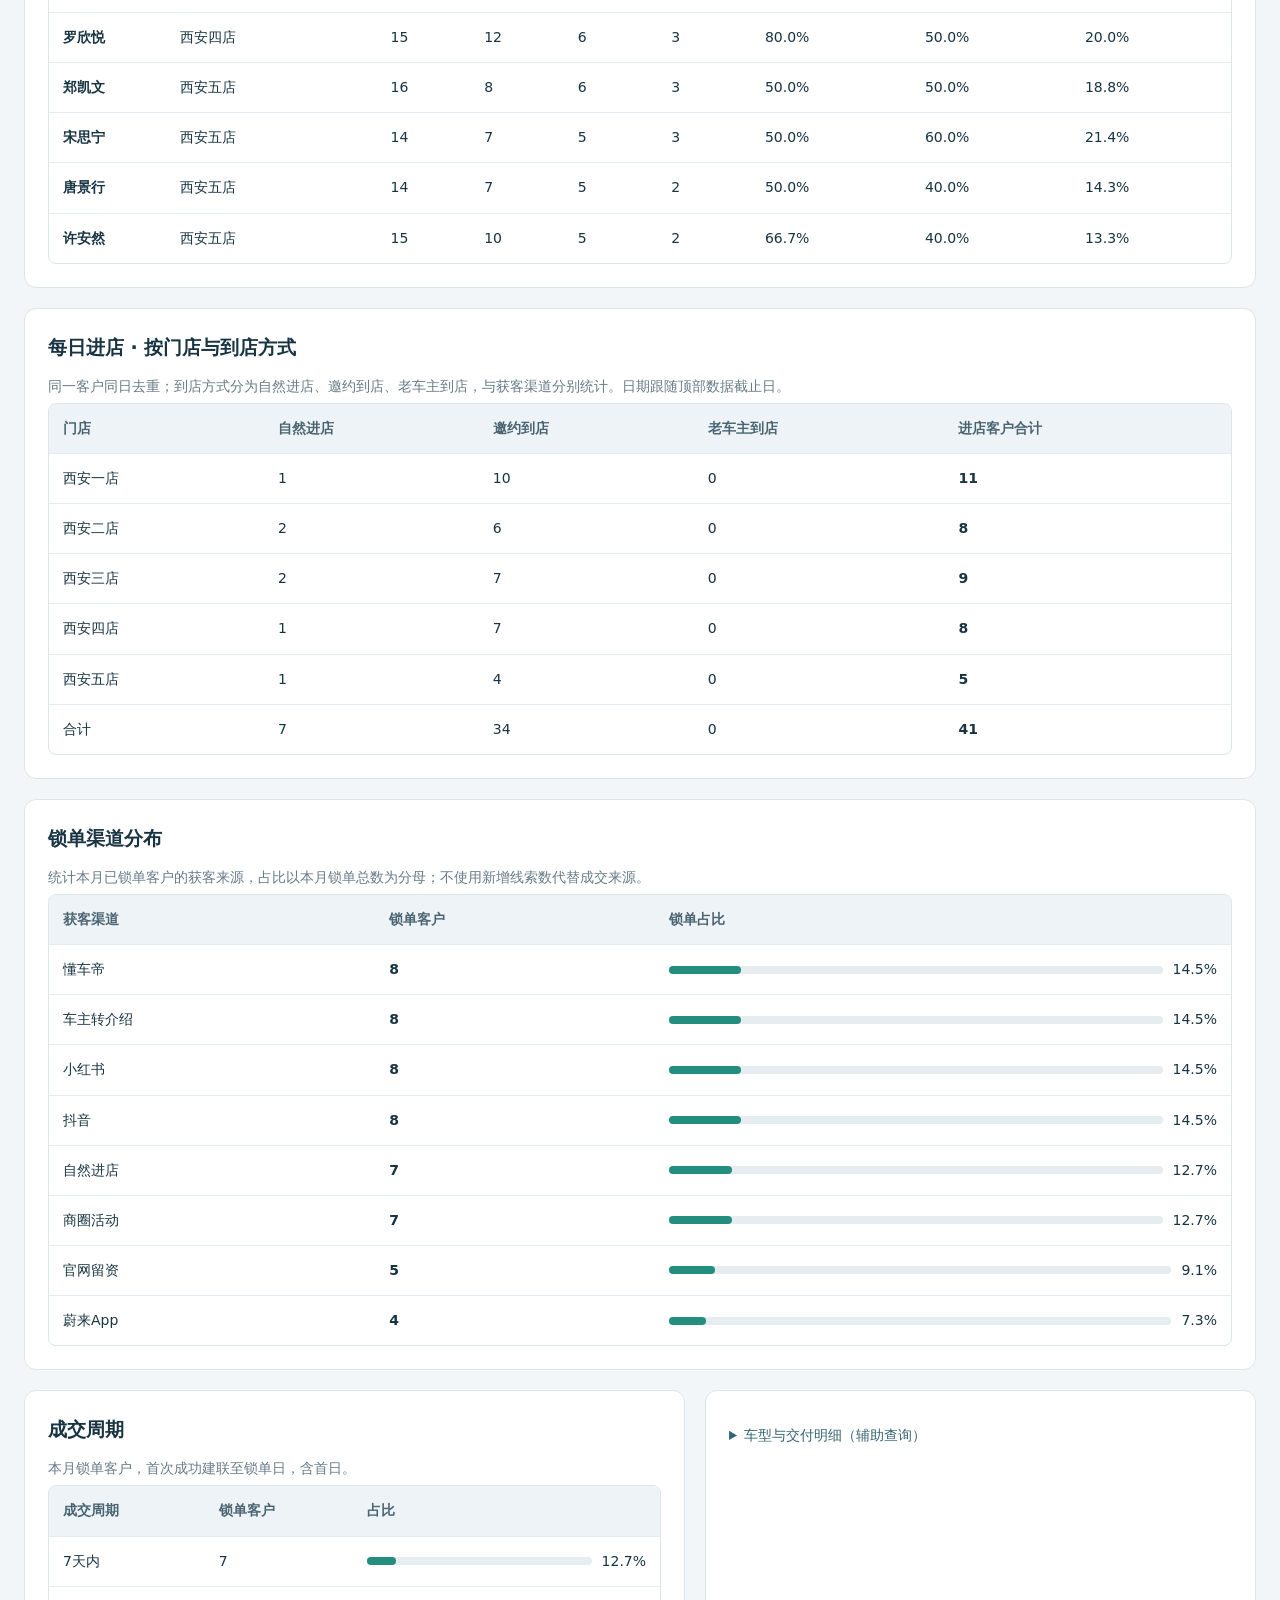
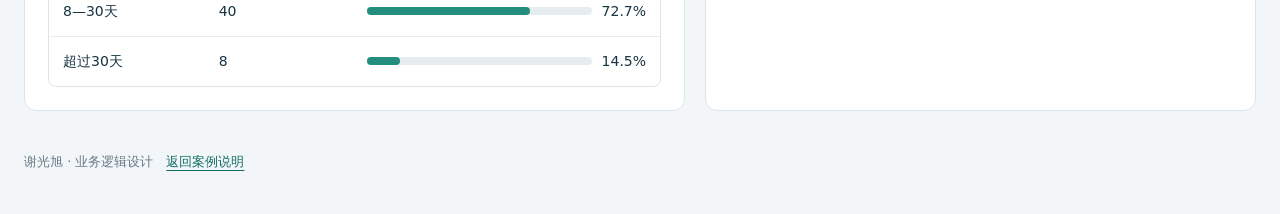
==== commit 25ba3462: "Lead with sales funnel results and explain business terms" ====
--- a/index.html
+++ b/index.html
@@ -1,15 +1,15 @@
 <!doctype html>
-<html lang="zh-CN"><head><meta charset="utf-8"><meta name="viewport" content="width=device-width,initial-scale=1"><title>销售运营工作台 · 谢光旭</title><meta name="description" content="从线索分配到锁单转化、客户复盘和客户关怀的销售运营工作台"><link rel="icon" href="data:image/svg+xml,%3Csvg xmlns='http://www.w3.org/2000/svg' viewBox='0 0 32 32'%3E%3Crect width='32' height='32' rx='6' fill='%23126e65'/%3E%3Cpath d='M7 23V16M16 23V10M25 23V5' stroke='white' stroke-width='4'/%3E%3C/svg%3E"><link rel="stylesheet" href="operations.css?v=entry-2"></head><body>
+<html lang="zh-CN"><head><meta charset="utf-8"><meta name="viewport" content="width=device-width,initial-scale=1"><title>销售运营工作台 · 谢光旭</title><meta name="description" content="从线索分配到锁单转化、客户复盘和客户关怀的销售运营工作台"><link rel="icon" href="data:image/svg+xml,%3Csvg xmlns='http://www.w3.org/2000/svg' viewBox='0 0 32 32'%3E%3Crect width='32' height='32' rx='6' fill='%23126e65'/%3E%3Cpath d='M7 23V16M16 23V10M25 23V5' stroke='white' stroke-width='4'/%3E%3C/svg%3E"><link rel="stylesheet" href="operations.css?v=entry-3"></head><body>
 
-<header><a href="portfolio.html">个人介绍</a>　<a href="case.html">案例设计</a>　<a href="experience.html">实践经历</a><h1>汽车销售运营工作台</h1><div class="tagline">先选日期与门店 → 看销售漏斗 → 点开客户复盘</div><div class="outcome-strip" aria-label="案例交付结果"><div><strong>一套可操作的原型</strong><span>从线索分配覆盖到客户关怀</span></div><div><strong>可定位转化卡点</strong><span>按门店、顾问与时间交叉查看</span></div><div><strong>可逐客核对动作</strong><span>打开客户节点与跟进记录</span></div></div><p class="notice">业务数据均为模拟展示，不代表真实经营业绩。操作仅保存在当前浏览器，不触发真实分配或消息发送。</p></header>
+<header><a href="portfolio.html">个人介绍</a>　<a href="case.html">案例设计</a>　<a href="experience.html">实践经历</a><h1>汽车销售运营工作台</h1><p class="tagline">模拟汽车销售全流程：留下联系方式 → 到店试驾 → 下单交车。先看转化结果，再点门店或客户找原因。</p><div class="outcome-strip" aria-label="案例交付结果"><div><strong>一套可操作的原型</strong><span>从线索分配覆盖到客户关怀</span></div><div><strong>可定位转化卡点</strong><span>按门店、顾问与时间交叉查看</span></div><div><strong>可逐客核对动作</strong><span>打开客户节点与跟进记录</span></div></div><p class="notice">数据均为模拟，不代表真实业绩。留资＝留下联系方式；高意向＝有较强购车兴趣；锁单＝确认订单；交付＝交车。</p></header>
 
 <main><div class="global"><label>统计月份<select id="reportMonth"><option value="2026-07">2026年7月</option><option value="2026-08">2026年8月</option><option value="2026-09" selected="">2026年9月</option></select></label><label>数据截止日<input id="asof" type="date" max="2026-09-18" value="2026-09-18"></label><label>销售组（按门店）<select id="store"><option value="">全部门店</option><option>西安一店</option><option>西安二店</option><option>西安三店</option><option>西安四店</option><option>西安五店</option></select></label><div class="scope" id="globalScope">全部门店销售组 · 截至 2026-09-18</div><button id="resetFilters">重置筛选</button></div>
 
-<p class="hint" id="dateScope">当日：2026-09-18；本月累计：2026-09-01 至 2026-09-18；漏斗：当月新增客户截至该日的进度；待跟进与待交付：截至该日的存量。展示记录：2026-07-01 至 2026-09-18，可跨月查看历史；无记录日期不补造数据。</p><nav class="navigation" aria-label="主要业务流程"><button data-view="allocation" aria-current="page">01 线索分配</button><button data-view="funnel">02 销售漏斗</button><button data-view="strategy">03 高意向与策略</button><button data-view="review">04 客户复盘</button><button data-view="reports">05 日报周报</button><button data-view="care">06 客户关怀</button></nav>
+<details class="scope-details"><summary>这些数字怎么算？</summary><p class="hint" id="dateScope">当日：2026-09-18；本月累计：2026-09-01 至 2026-09-18；漏斗：当月新增客户截至该日的进度；待跟进与待交付：截至该日的存量。展示记录：2026-07-01 至 2026-09-18，可跨月查看历史；无记录日期不补造数据。</p></details><nav class="navigation" aria-label="工作台模块"><button data-view="funnel" aria-current="page">销售漏斗·总览</button><button data-view="allocation">线索分配</button><button data-view="strategy">高意向跟进</button><button data-view="review">客户复盘</button><button data-view="reports">日报周报</button><button data-view="care">客户关怀</button></nav>
 
-<section class="page" id="allocation"><div class="section-head"><div><h2>线上留资接收与分配</h2><p>线上留资按门店与顾问容量分配；自然进店由接待顾问跟进，转介绍保留销售原归属。</p></div></div><div id="allocationMetrics" class="cards"><div class="metric"><small>当日线上留资</small><strong>21</strong><span>仅统计线上获客渠道</span></div><div class="metric"><small>待分配</small><strong>7</strong><span>含历史待分配线上留资</span></div><div class="metric"><small>当日已分配</small><strong>14</strong><span>已建立顾问归属</span></div><div class="metric"><small>未首次联系</small><strong>21</strong><span>跟进真实建联结果</span></div></div><div class="support"><p><b>分配前的辅助查询</b><br>库存用于核对车型与可协调车源；排班用于核对当日顾问承接容量。</p><button onclick="openResources()">全国车辆资源</button><button onclick="openSchedule()">排班与容量</button></div><details class="card"><summary>本店顾问归属与分配比例</summary><p class="hint">每店参考比例合计 100%，用于展示按比例轮转的分配思路，并非品牌政策。实际占比＝顾问当日接收的线上留资数÷该店当日已分配线上留资数；休息、已有客户归属和承接容量优先。</p><div id="allocationShare"><div class="table-wrap" tabindex="0" role="region" aria-label="数据表，可滚动查看"><table><thead><tr><th scope="col">顾问</th><th scope="col">所属门店销售组</th><th scope="col">分配参考占比</th><th scope="col">当日接收</th><th scope="col">实际分配占比</th><th scope="col">剩余承接</th></tr></thead><tbody><tr><td><b>陈子轩</b></td><td>西安一店</td><td>30%</td><td>2</td><td>100.0%</td><td>3</td></tr><tr><td><b>林雨桐</b></td><td>西安一店</td><td>25%</td><td>0</td><td>0.0%</td><td>5</td></tr><tr><td><b>张明远</b></td><td>西安一店</td><td>25%</td><td>0</td><td>0.0%</td><td>5</td></tr><tr><td><b>李佳宁</b></td><td>西安一店</td><td>20%</td><td>0</td><td>0.0%</td><td>5</td></tr><tr><td><b>王文博</b></td><td>西安二店</td><td>30%</td><td>0</td><td>0.0%</td><td>3</td></tr><tr><td><b>赵思涵</b></td><td>西安二店</td><td>25%</td><td>0</td><td>0.0%</td><td>4</td></tr><tr><td><b>刘嘉诚</b></td><td>西安二店</td><td>25%</td><td>1</td><td>50.0%</td><td>3</td></tr><tr><td><b>周晓彤</b></td><td>西安二店</td><td>20%</td><td>1</td><td>50.0%</td><td>3</td></tr><tr><td><b>吴宇航</b></td><td>西安三店</td><td>30%</td><td>2</td><td>100.0%</td><td>0</td></tr><tr><td><b>徐若宁</b></td><td>西安三店</td><td>25%</td><td>0</td><td>0.0%</td><td>4</td></tr><tr><td><b>孙启明</b></td><td>西安三店</td><td>25%</td><td>0</td><td>0.0%</td><td>4</td></tr><tr><td><b>朱雅文</b></td><td>西安三店</td><td>20%</td><td>0</td><td>0.0%</td><td>4</td></tr><tr><td><b>高一帆</b></td><td>西安四店</td><td>30%</td><td>2</td><td>50.0%</td><td>2</td></tr><tr><td><b>何舒然</b></td><td>西安四店</td><td>25%</td><td>1</td><td>25.0%</td><td>3</td></tr><tr><td><b>马致远</b></td><td>西安四店</td><td>25%</td><td>0</td><td>0.0%</td><td>4</td></tr><tr><td><b>罗欣悦</b></td><td>西安四店</td><td>20%</td><td>1</td><td>25.0%</td><td>3</td></tr><tr><td><b>郑凯文</b></td><td>西安五店</td><td>30%</td><td>1</td><td>25.0%</td><td>2</td></tr><tr><td><b>宋思宁</b></td><td>西安五店</td><td>25%</td><td>1</td><td>25.0%</td><td>4</td></tr><tr><td><b>唐景行</b></td><td>西安五店</td><td>25%</td><td>1</td><td>25.0%</td><td>4</td></tr><tr><td><b>许安然</b></td><td>西安五店</td><td>20%</td><td>1</td><td>25.0%</td><td>3</td></tr></tbody></table></div></div></details><div class="card"><div class="toolbar"><label>分配状态 <select id="allocationState"><option value="unassigned">待分配</option><option value="assigned">当日已分配</option><option value="all">线上留资记录</option></select></label><span class="hint">待分配含历史未分配的线上留资；自然进店、转介绍及销售自有资源不进入此池，仍保留在漏斗与客户跟进中。</span></div><div id="allocationTable"><div class="table-wrap" tabindex="0" role="region" aria-label="数据表，可滚动查看"><table><thead><tr><th scope="col">客户</th><th scope="col">获客渠道／需求</th><th scope="col">归属门店</th><th scope="col">负责顾问</th><th scope="col">获取日期</th><th scope="col">操作</th></tr></thead><tbody><tr><td><div class="person"><button class="link-button" onclick="openCustomer('N0001')"><span class="avatar" aria-hidden="true">李</span><b>李女士</b></button><small>ET5 · N0001</small></div></td><td>抖音<small class="note-cell">线上留资，希望周末体验</small></td><td>西安一店</td><td><span class="pill warn">待分配</span><small>西安一店</small></td><td><span class="date-cell">2026-09-18</span></td><td><button class="primary" onclick="openAssign('N0001')">分配顾问</button></td></tr><tr><td><div class="person"><button class="link-button" onclick="openCustomer('N0007')"><span class="avatar" aria-hidden="true">郑</span><b>郑女士</b></button><small>ET9 · N0007</small></div></td><td>抖音<small class="note-cell">线上留资，希望周末体验</small></td><td>西安四店</td><td><span class="pill warn">待分配</span><small>西安四店</small></td><td><span class="date-cell">2026-09-18</span></td><td><button class="primary" onclick="openAssign('N0007')">分配顾问</button></td></tr><tr><td><div class="person"><button class="link-button" onclick="openCustomer('X0721')"><span class="avatar" aria-hidden="true">闫</span><b>闫先生</b></button><small>ET5 · X0721</small></div></td><td>抖音<small class="note-cell">留资需求尚待首次沟通确认</small></td><td>西安一店</td><td><span class="pill warn">待分配</span><small>西安一店</small></td><td><span class="date-cell">2026-09-18</span></td><td><button class="primary" onclick="openAssign('X0721')">分配顾问</button></td></tr><tr><td><div class="person"><button class="link-button" onclick="openCustomer('X0724')"><span class="avatar" aria-hidden="true">侯</span><b>侯女士</b></button><small>ES9 · X0724</small></div></td><td>小红书<small class="note-cell">留资需求尚待首次沟通确认</small></td><td>西安一店</td><td><span class="pill warn">待分配</span><small>西安一店</small></td><td><span class="date-cell">2026-09-18</span></td><td><button class="primary" onclick="openAssign('X0724')">分配顾问</button></td></tr><tr><td><div class="person"><button class="link-button" onclick="openCustomer('X0727')"><span class="avatar" aria-hidden="true">陶</span><b>陶先生</b></button><small>ES8 · X0727</small></div></td><td>懂车帝<small class="note-cell">留资需求尚待首次沟通确认</small></td><td>西安一店</td><td><span class="pill warn">待分配</span><small>西安一店</small></td><td><span class="date-cell">2026-09-18</span></td><td><button class="primary" onclick="openAssign('X0727')">分配顾问</button></td></tr><tr><td><div class="person"><button class="link-button" onclick="openCustomer('X0730')"><span class="avatar" aria-hidden="true">顾</span><b>顾女士</b></button><small>ET9 · X0730</small></div></td><td>官网留资<small class="note-cell">留资需求尚待首次沟通确认</small></td><td>西安一店</td><td><span class="pill warn">待分配</span><small>西安一店</small></td><td><span class="date-cell">2026-09-18</span></td><td><button class="primary" onclick="openAssign('X0730')">分配顾问</button></td></tr><tr><td><div class="person"><button class="link-button" onclick="openCustomer('X0733')"><span class="avatar" aria-hidden="true">龚</span><b>龚先生</b></button><small>ES7 · X0733</small></div></td><td>蔚来App<small class="note-cell">留资需求尚待首次沟通确认</small></td><td>西安二店</td><td><span class="pill warn">待分配</span><small>西安二店</small></td><td><span class="date-cell">2026-09-18</span></td><td><button class="primary" onclick="openAssign('X0733')">分配顾问</button></td></tr></tbody></table></div></div></div><div class="card business-summary"><h3>分配策略与跨店协同</h3><p class="hint">先确认归属，再匹配承接条件。</p><div id="allocationLogic"><div class="table-wrap" tabindex="0" role="region" aria-label="数据表，可滚动查看"><table><thead><tr><th scope="col">分配判断</th><th scope="col">执行原则</th></tr></thead><tbody><tr><td>来源与归属</td><td>线上留资先查重；自然进店、转介绍由原顾问持续跟进。</td></tr><tr><td>本店承接</td><td>优先核对在岗、可接待时间和剩余容量，再参考分配占比。</td></tr><tr><td>跨店协同</td><td>原顾问查询试驾与车辆资源；需要调整客户归属时，先确认双方负责人和客户意愿。</td></tr></tbody></table></div></div><div class="summary-actions"><button onclick="openSchedule()">查看承接容量</button> <button onclick="openResources()">查询车辆资源</button></div></div></section>
+<section class="page" id="allocation" hidden=""><div class="section-head"><div><h2>线上留资接收与分配</h2><p>线上留资按门店与顾问容量分配；自然进店由接待顾问跟进，转介绍保留销售原归属。</p></div></div><div id="allocationMetrics" class="cards"><div class="metric"><small>当日线上留资</small><strong>21</strong><span>仅统计线上获客渠道</span></div><div class="metric"><small>待分配</small><strong>7</strong><span>含历史待分配线上留资</span></div><div class="metric"><small>当日已分配</small><strong>14</strong><span>已建立顾问归属</span></div><div class="metric"><small>未首次联系</small><strong>21</strong><span>跟进真实建联结果</span></div></div><div class="support"><p><b>分配前的辅助查询</b><br>库存用于核对车型与可协调车源；排班用于核对当日顾问承接容量。</p><button onclick="openResources()">全国车辆资源</button><button onclick="openSchedule()">排班与容量</button></div><details class="card"><summary>本店顾问归属与分配比例</summary><p class="hint">每店参考比例合计 100%，用于展示按比例轮转的分配思路，并非品牌政策。实际占比＝顾问当日接收的线上留资数÷该店当日已分配线上留资数；休息、已有客户归属和承接容量优先。</p><div id="allocationShare"><div class="table-wrap" tabindex="0" role="region" aria-label="数据表，可滚动查看"><table><thead><tr><th scope="col">顾问</th><th scope="col">所属门店销售组</th><th scope="col">分配参考占比</th><th scope="col">当日接收</th><th scope="col">实际分配占比</th><th scope="col">剩余承接</th></tr></thead><tbody><tr><td><b>陈子轩</b></td><td>西安一店</td><td>30%</td><td>2</td><td>100.0%</td><td>3</td></tr><tr><td><b>林雨桐</b></td><td>西安一店</td><td>25%</td><td>0</td><td>0.0%</td><td>5</td></tr><tr><td><b>张明远</b></td><td>西安一店</td><td>25%</td><td>0</td><td>0.0%</td><td>5</td></tr><tr><td><b>李佳宁</b></td><td>西安一店</td><td>20%</td><td>0</td><td>0.0%</td><td>5</td></tr><tr><td><b>王文博</b></td><td>西安二店</td><td>30%</td><td>0</td><td>0.0%</td><td>3</td></tr><tr><td><b>赵思涵</b></td><td>西安二店</td><td>25%</td><td>0</td><td>0.0%</td><td>4</td></tr><tr><td><b>刘嘉诚</b></td><td>西安二店</td><td>25%</td><td>1</td><td>50.0%</td><td>3</td></tr><tr><td><b>周晓彤</b></td><td>西安二店</td><td>20%</td><td>1</td><td>50.0%</td><td>3</td></tr><tr><td><b>吴宇航</b></td><td>西安三店</td><td>30%</td><td>2</td><td>100.0%</td><td>0</td></tr><tr><td><b>徐若宁</b></td><td>西安三店</td><td>25%</td><td>0</td><td>0.0%</td><td>4</td></tr><tr><td><b>孙启明</b></td><td>西安三店</td><td>25%</td><td>0</td><td>0.0%</td><td>4</td></tr><tr><td><b>朱雅文</b></td><td>西安三店</td><td>20%</td><td>0</td><td>0.0%</td><td>4</td></tr><tr><td><b>高一帆</b></td><td>西安四店</td><td>30%</td><td>2</td><td>50.0%</td><td>2</td></tr><tr><td><b>何舒然</b></td><td>西安四店</td><td>25%</td><td>1</td><td>25.0%</td><td>3</td></tr><tr><td><b>马致远</b></td><td>西安四店</td><td>25%</td><td>0</td><td>0.0%</td><td>4</td></tr><tr><td><b>罗欣悦</b></td><td>西安四店</td><td>20%</td><td>1</td><td>25.0%</td><td>3</td></tr><tr><td><b>郑凯文</b></td><td>西安五店</td><td>30%</td><td>1</td><td>25.0%</td><td>2</td></tr><tr><td><b>宋思宁</b></td><td>西安五店</td><td>25%</td><td>1</td><td>25.0%</td><td>4</td></tr><tr><td><b>唐景行</b></td><td>西安五店</td><td>25%</td><td>1</td><td>25.0%</td><td>4</td></tr><tr><td><b>许安然</b></td><td>西安五店</td><td>20%</td><td>1</td><td>25.0%</td><td>3</td></tr></tbody></table></div></div></details><div class="card"><div class="toolbar"><label>分配状态 <select id="allocationState"><option value="unassigned">待分配</option><option value="assigned">当日已分配</option><option value="all">线上留资记录</option></select></label><span class="hint">待分配含历史未分配的线上留资；自然进店、转介绍及销售自有资源不进入此池，仍保留在漏斗与客户跟进中。</span></div><div id="allocationTable"><div class="table-wrap" tabindex="0" role="region" aria-label="数据表，可滚动查看"><table><thead><tr><th scope="col">客户</th><th scope="col">获客渠道／需求</th><th scope="col">归属门店</th><th scope="col">负责顾问</th><th scope="col">获取日期</th><th scope="col">操作</th></tr></thead><tbody><tr><td><div class="person"><button class="link-button" onclick="openCustomer('N0001')"><span class="avatar" aria-hidden="true">李</span><b>李女士</b></button><small>ET5 · N0001</small></div></td><td>抖音<small class="note-cell">线上留资，希望周末体验</small></td><td>西安一店</td><td><span class="pill warn">待分配</span><small>西安一店</small></td><td><span class="date-cell">2026-09-18</span></td><td><button class="primary" onclick="openAssign('N0001')">分配顾问</button></td></tr><tr><td><div class="person"><button class="link-button" onclick="openCustomer('N0007')"><span class="avatar" aria-hidden="true">郑</span><b>郑女士</b></button><small>ET9 · N0007</small></div></td><td>抖音<small class="note-cell">线上留资，希望周末体验</small></td><td>西安四店</td><td><span class="pill warn">待分配</span><small>西安四店</small></td><td><span class="date-cell">2026-09-18</span></td><td><button class="primary" onclick="openAssign('N0007')">分配顾问</button></td></tr><tr><td><div class="person"><button class="link-button" onclick="openCustomer('X0721')"><span class="avatar" aria-hidden="true">闫</span><b>闫先生</b></button><small>ET5 · X0721</small></div></td><td>抖音<small class="note-cell">留资需求尚待首次沟通确认</small></td><td>西安一店</td><td><span class="pill warn">待分配</span><small>西安一店</small></td><td><span class="date-cell">2026-09-18</span></td><td><button class="primary" onclick="openAssign('X0721')">分配顾问</button></td></tr><tr><td><div class="person"><button class="link-button" onclick="openCustomer('X0724')"><span class="avatar" aria-hidden="true">侯</span><b>侯女士</b></button><small>ES9 · X0724</small></div></td><td>小红书<small class="note-cell">留资需求尚待首次沟通确认</small></td><td>西安一店</td><td><span class="pill warn">待分配</span><small>西安一店</small></td><td><span class="date-cell">2026-09-18</span></td><td><button class="primary" onclick="openAssign('X0724')">分配顾问</button></td></tr><tr><td><div class="person"><button class="link-button" onclick="openCustomer('X0727')"><span class="avatar" aria-hidden="true">陶</span><b>陶先生</b></button><small>ES8 · X0727</small></div></td><td>懂车帝<small class="note-cell">留资需求尚待首次沟通确认</small></td><td>西安一店</td><td><span class="pill warn">待分配</span><small>西安一店</small></td><td><span class="date-cell">2026-09-18</span></td><td><button class="primary" onclick="openAssign('X0727')">分配顾问</button></td></tr><tr><td><div class="person"><button class="link-button" onclick="openCustomer('X0730')"><span class="avatar" aria-hidden="true">顾</span><b>顾女士</b></button><small>ET9 · X0730</small></div></td><td>官网留资<small class="note-cell">留资需求尚待首次沟通确认</small></td><td>西安一店</td><td><span class="pill warn">待分配</span><small>西安一店</small></td><td><span class="date-cell">2026-09-18</span></td><td><button class="primary" onclick="openAssign('X0730')">分配顾问</button></td></tr><tr><td><div class="person"><button class="link-button" onclick="openCustomer('X0733')"><span class="avatar" aria-hidden="true">龚</span><b>龚先生</b></button><small>ES7 · X0733</small></div></td><td>蔚来App<small class="note-cell">留资需求尚待首次沟通确认</small></td><td>西安二店</td><td><span class="pill warn">待分配</span><small>西安二店</small></td><td><span class="date-cell">2026-09-18</span></td><td><button class="primary" onclick="openAssign('X0733')">分配顾问</button></td></tr></tbody></table></div></div></div><div class="card business-summary"><h3>分配策略与跨店协同</h3><p class="hint">先确认归属，再匹配承接条件。</p><div id="allocationLogic"><div class="table-wrap" tabindex="0" role="region" aria-label="数据表，可滚动查看"><table><thead><tr><th scope="col">分配判断</th><th scope="col">执行原则</th></tr></thead><tbody><tr><td>来源与归属</td><td>线上留资先查重；自然进店、转介绍由原顾问持续跟进。</td></tr><tr><td>本店承接</td><td>优先核对在岗、可接待时间和剩余容量，再参考分配占比。</td></tr><tr><td>跨店协同</td><td>原顾问查询试驾与车辆资源；需要调整客户归属时，先确认双方负责人和客户意愿。</td></tr></tbody></table></div></div><div class="summary-actions"><button onclick="openSchedule()">查看承接容量</button> <button onclick="openResources()">查询车辆资源</button></div></div></section>
 
-<section class="page" id="funnel" hidden=""><div class="section-head"><div><h2>销售漏斗与锁单转化</h2><p>先看转化进度，再看每日进店、锁单来源与成交周期。</p></div></div><div class="toolbar"><label>销售顾问 <select id="funnelAdvisor"><option value="">全部顾问</option></select></label><span class="hint">销售组使用顶部的门店筛选，下方可进一步查看单个顾问。</span></div><div id="funnelMetrics" class="cards"></div><div class="card"><h3>线索转化进度</h3><p class="hint">仅统计所选月份新增客户，截至截止日的阶段进度。自然进店不要求先邀约，因此邀约单列；历史客户在本月锁单计入上方业绩，不混入本月新增漏斗。</p><div id="funnelChart" class="funnel"></div><div id="funnelNote" class="explain"></div><button class="primary" onclick="go('strategy')">查看未转化客户与原因 →</button></div><div class="card"><h3>门店销售组转化对比</h3><p class="hint">当月新增客户口径。试驾→锁单＝已试驾且已锁单人数÷已试驾人数；待分配线索计入归属门店，暂不计入具体顾问。样本少时不单凭转化率评价顾问。</p><div id="funnelGroupTable"></div></div><div class="card business-summary"><h3>转化改善重点</h3><p class="hint">按当月新增客户节点定位问题；与顾问核实原因后，再安排改善动作。</p><div id="conversionActions"></div><div class="summary-actions"><button onclick="go('strategy')">核对客户原因</button></div></div><div class="card"><h3>销售顾问转化对比</h3><p class="hint">仅统计当月新增客户，与上方漏斗一致。</p><div id="funnelAdvisorTable"></div></div><div class="card"><h3>每日进店 · 按门店与到店方式</h3><p class="hint">同一客户同日去重；到店方式分为自然进店、邀约到店、老车主到店，与获客渠道分别统计。日期跟随顶部数据截止日。</p><div id="visitsTable"></div></div><div class="card"><h3>锁单渠道分布</h3><p class="hint">统计本月已锁单客户的获客来源，占比以本月锁单总数为分母；不使用新增线索数代替成交来源。</p><div id="channelTable"></div></div><div class="two"><div class="card"><h3>成交周期</h3><p class="hint">本月锁单客户，首次成功建联至锁单日，含首日。</p><div id="cycleTable"></div></div><details class="card"><summary>车型与交付明细（辅助查询）</summary><p class="hint">锁单、交付按当月事件统计；待交付为截至数据截止日已锁单且未交付的存量。</p><div id="modelTable"></div><details><summary>查看月结转口径</summary><p id="carryNote" class="hint"></p></details></details></div></section>
+<section class="page" id="funnel"><div id="funnelMetrics" class="cards"></div><div class="section-head"><div><h2>销售结果与转化路径（销售漏斗）</h2><p>看新客户从留下联系方式到到店、试驾、确认订单，每一步还有多少人；再按门店和顾问查原因。</p></div></div><div class="toolbar"><label>销售顾问 <select id="funnelAdvisor"><option value="">全部顾问</option></select></label><span class="hint">销售组使用顶部的门店筛选，下方可进一步查看单个顾问。</span></div><div class="card"><h3>线索转化进度</h3><p class="hint">仅统计所选月份新增客户，截至截止日的阶段进度。自然进店不要求先邀约，因此邀约单列；历史客户在本月锁单计入上方业绩，不混入本月新增漏斗。</p><div id="funnelChart" class="funnel"></div><div id="funnelNote" class="explain"></div><button class="primary" onclick="go('strategy')">查看未转化客户与原因 →</button></div><div class="card"><h3>门店销售组转化对比</h3><p class="hint">当月新增客户口径。试驾→锁单＝已试驾且已锁单人数÷已试驾人数；待分配线索计入归属门店，暂不计入具体顾问。样本少时不单凭转化率评价顾问。</p><div id="funnelGroupTable"></div></div><div class="card business-summary"><h3>转化改善重点</h3><p class="hint">按当月新增客户节点定位问题；与顾问核实原因后，再安排改善动作。</p><div id="conversionActions"></div><div class="summary-actions"><button onclick="go('strategy')">核对客户原因</button></div></div><div class="card"><h3>销售顾问转化对比</h3><p class="hint">仅统计当月新增客户，与上方漏斗一致。</p><div id="funnelAdvisorTable"></div></div><div class="card"><h3>每日进店 · 按门店与到店方式</h3><p class="hint">同一客户同日去重；到店方式分为自然进店、邀约到店、老车主到店，与获客渠道分别统计。日期跟随顶部数据截止日。</p><div id="visitsTable"></div></div><div class="card"><h3>锁单渠道分布</h3><p class="hint">统计本月已锁单客户的获客来源，占比以本月锁单总数为分母；不使用新增线索数代替成交来源。</p><div id="channelTable"></div></div><div class="two"><div class="card"><h3>成交周期</h3><p class="hint">本月锁单客户，首次成功建联至锁单日，含首日。</p><div id="cycleTable"></div></div><details class="card"><summary>车型与交付明细（辅助查询）</summary><p class="hint">锁单、交付按当月事件统计；待交付为截至数据截止日已锁单且未交付的存量。</p><div id="modelTable"></div><details><summary>查看月结转口径</summary><p id="carryNote" class="hint"></p></details></details></div></section>
 
 <section class="page" id="strategy" hidden=""><div class="section-head"><div><h2>高意向优先池与策略证据</h2><p>一位客户一行，区分当前事实、初步判断和需要销售确认的下一步。</p></div></div><div class="explain"><b>超时指距最近一次有效销售跟进的天数。</b> 超7天：8—14天；超14天：15—30天；超30天：31天及以上。三档互斥。没有有效跟进记录的客户单列为“待首次联系”。</div><div class="tabs"><button id="strategyPriority" aria-pressed="true" onclick="setStrategy('priority')">高意向优先池</button><button id="strategyEvidence" aria-pressed="false" onclick="setStrategy('evidence')">策略证据 · 含异常跟进</button></div><div id="strategyMetrics" class="cards"></div><div class="toolbar"><input id="customerSearch" type="search" aria-label="搜索客户、顾问或编号" placeholder="客户、顾问、车型或编号"><select id="strategyBucket" aria-label="超时档位"><option value="">全部档位</option><option>待首次联系</option><option>超7天</option><option>超14天</option><option>超30天</option><option>未超时</option></select><select id="strategyStage" aria-label="客户阶段"><option value="">全部阶段</option><option>待邀约试驾</option><option>已到店待试驾</option><option>已试驾待锁单</option></select></div><p class="hint">优先关注高意向未试驾、试驾未锁单及跟进超时客户。原因栏为待确认判断，沟通后可记录确认结果。</p><div class="card"><div id="strategyTable"></div><div id="strategyPager" class="pagination"></div></div><div class="card business-summary"><h3>竞品异议与接待改善</h3><p class="hint">先了解客户真正关注点，再核对费用、配置与体验差异。具体竞品参数和政策以核实结果为准。</p><div id="objectionSummary"></div></div></section>
 
@@ -19,7 +19,7 @@
 
 <section class="page" id="care" hidden=""><div class="section-head"><div><h2>客户关怀与微信跟进</h2><p>从一次销售沟通延续到用车体验：尊重联系偏好，及时回应问题，记录服务闭环。</p></div></div><div class="tabs" aria-label="客户身份分类"><button id="careAudience-prospect" aria-pressed="true" onclick="setCareAudience('prospect')">未购车客户</button><button id="careAudience-owner" aria-pressed="false" onclick="setCareAudience('owner')">车主</button><button id="careAudience-pending" aria-pressed="false" onclick="setCareAudience('pending')">待交付关怀</button></div><p class="explain" id="careAudienceNote"></p><div id="careMetrics" class="cards"></div><div class="toolbar"><label>关怀场景 <select id="careScene"><option value="">全部场景</option><option>到店前提醒</option><option>试驾后问候</option><option>待交付关怀</option><option>提车后回访</option><option>日常需求关怀</option></select></label><label>关怀进度 <select id="careStatus"><option value="">全部进度</option><option>待关怀</option><option>待客户回复</option><option>需协同处理</option><option>已完成</option><option>暂缓联系</option></select></label></div><div class="card"><h3>客户关怀清单</h3><p class="hint">问候文案可编辑、复制；客户反馈与下一次联系日期独立记录。未添加微信时先确认联系方式，暂停联系的客户不生成主动问候。</p><div id="careTable"></div></div></section>
 
-<footer>谢光旭 · 业务逻辑设计　<a href="case.html">返回案例说明</a></footer></main><dialog id="detailDialog"><div class="dialog-head"><h2 id="dialogTitle"></h2><button onclick="document.getElementById('detailDialog').close()">关闭</button></div><div id="dialogBody"></div></dialog><div id="toast" role="status" hidden=""></div><script>window.portfolioOpenAtTop = !location.hash;</script><script src="https://xie-guangxu-sales-portfolio.xieburoumax.chatgpt.site/operations-data.js?v=12"></script><script src="https://xie-guangxu-sales-portfolio.xieburoumax.chatgpt.site/operations.js?v=12"></script><script>if (window.portfolioOpenAtTop) window.addEventListener('load', () => setTimeout(() => { history.replaceState(null, '', location.pathname + location.search); window.scrollTo(0, 0); }, 0));</script>
+<footer>谢光旭 · 业务逻辑设计　<a href="case.html">返回案例说明</a></footer></main><dialog id="detailDialog"><div class="dialog-head"><h2 id="dialogTitle"></h2><button onclick="document.getElementById('detailDialog').close()">关闭</button></div><div id="dialogBody"></div></dialog><div id="toast" role="status" hidden=""></div><script>window.portfolioOpenAtTop = !location.hash;</script><script src="operations-data.js?v=local-1"></script><script src="operations.js?v=local-2"></script><script>if (window.portfolioOpenAtTop) window.addEventListener('load', () => setTimeout(() => { history.replaceState(null, '', location.pathname + location.search); window.scrollTo(0, 0); }, 0));</script>
 
 </body></html>
 
--- a/operations.css
+++ b/operations.css
@@ -31,3 +31,19 @@
   .outcome-strip{display:flex;overflow-x:auto;padding-bottom:3px}
   .outcome-strip div{flex:0 0 170px}
 }
+
+header .tagline{max-width:920px;margin:10px 0 0;color:#b7ddd6;font-size:14px;line-height:1.55;letter-spacing:0}
+.scope-details{margin:10px 0 0;color:var(--muted)}
+.scope-details summary{font-size:13px;padding:4px 0}
+.scope-details .hint{margin:6px 0 0}
+@media(max-width:500px){
+  header .tagline{font-size:13px}
+  .outcome-strip{margin-top:12px}
+  .global{display:grid;grid-template-columns:repeat(2,minmax(0,1fr));gap:10px;padding:13px}
+  .global label{min-width:0}
+  .global label:nth-of-type(3){grid-column:1;grid-row:2}
+  .global .scope{grid-column:1/-1;grid-row:3;min-width:0;font-size:12px}
+  .global #resetFilters{grid-column:2;grid-row:2;justify-self:start;align-self:end}
+  .navigation{padding:14px 0}
+  .navigation button{font-size:13px;line-height:1.25}
+}
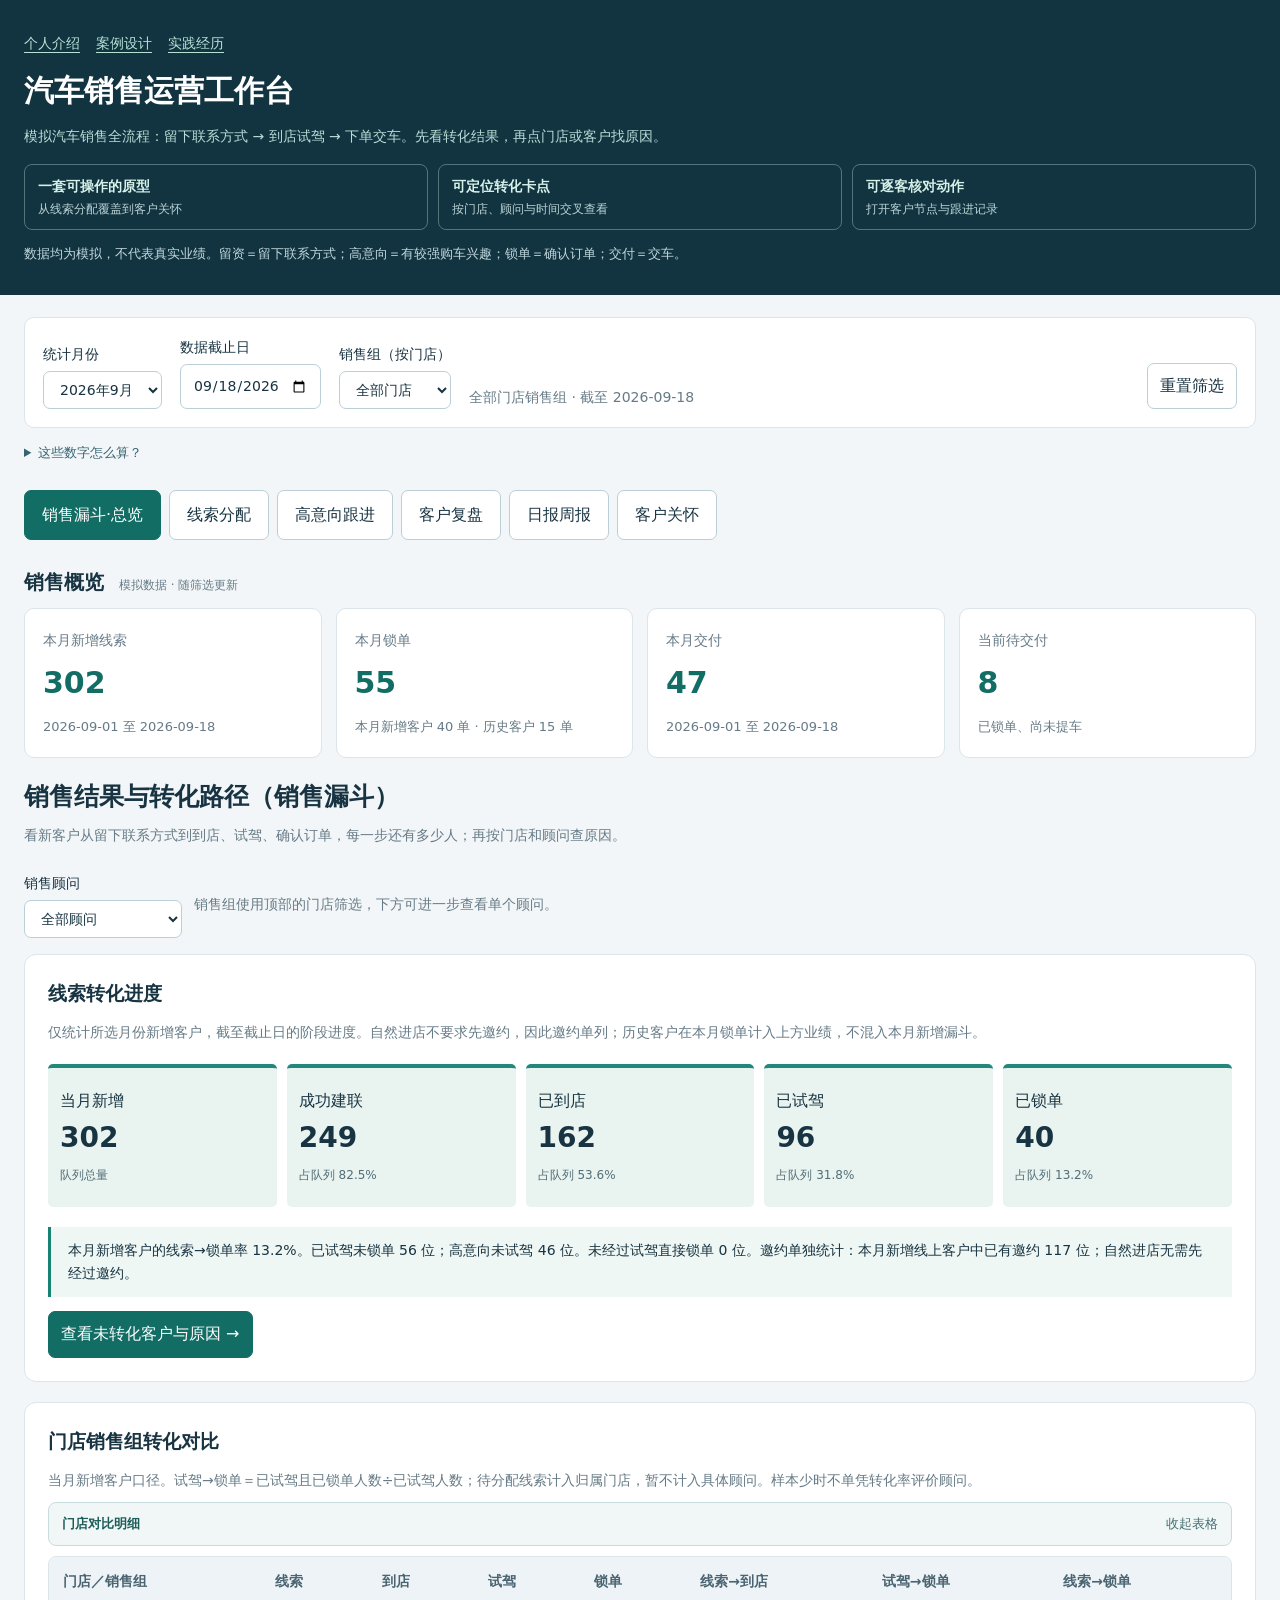
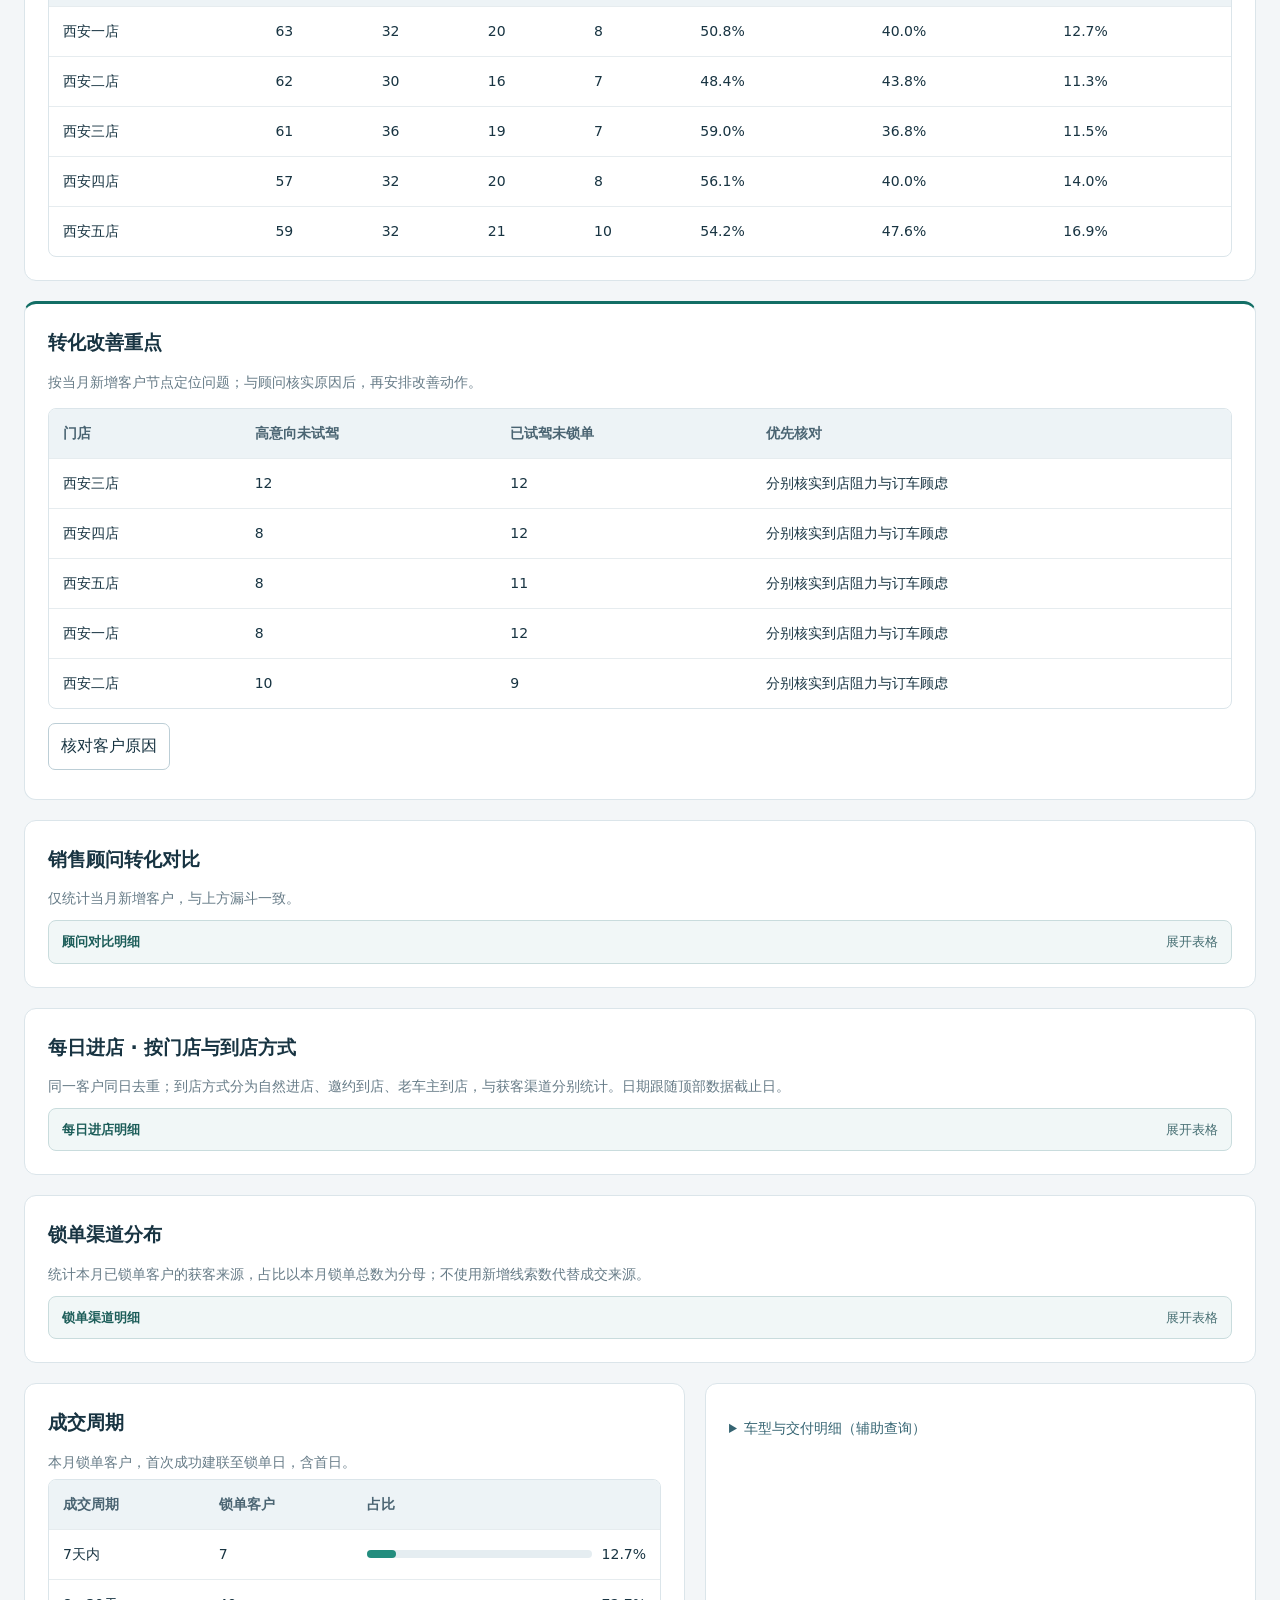
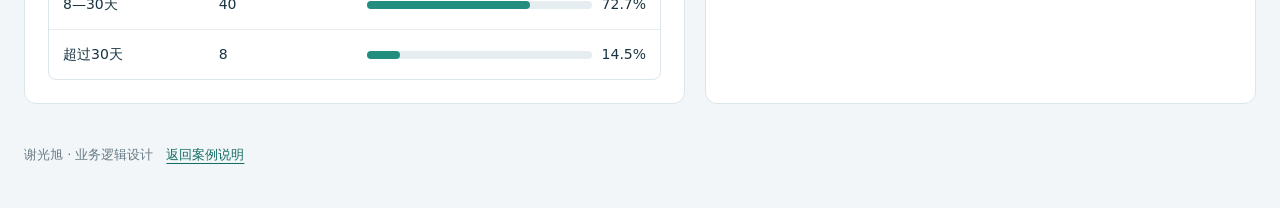
==== commit 293e91ec: "Add collapsible workbench tables and sales overview heading" ====
--- a/index.html
+++ b/index.html
@@ -1,5 +1,5 @@
 <!doctype html>
-<html lang="zh-CN"><head><meta charset="utf-8"><meta name="viewport" content="width=device-width,initial-scale=1"><title>销售运营工作台 · 谢光旭</title><meta name="description" content="从线索分配到锁单转化、客户复盘和客户关怀的销售运营工作台"><link rel="icon" href="data:image/svg+xml,%3Csvg xmlns='http://www.w3.org/2000/svg' viewBox='0 0 32 32'%3E%3Crect width='32' height='32' rx='6' fill='%23126e65'/%3E%3Cpath d='M7 23V16M16 23V10M25 23V5' stroke='white' stroke-width='4'/%3E%3C/svg%3E"><link rel="stylesheet" href="operations.css?v=entry-3"></head><body>
+<html lang="zh-CN"><head><meta charset="utf-8"><meta name="viewport" content="width=device-width,initial-scale=1"><title>销售运营工作台 · 谢光旭</title><meta name="description" content="从线索分配到锁单转化、客户复盘和客户关怀的销售运营工作台"><link rel="icon" href="data:image/svg+xml,%3Csvg xmlns='http://www.w3.org/2000/svg' viewBox='0 0 32 32'%3E%3Crect width='32' height='32' rx='6' fill='%23126e65'/%3E%3Cpath d='M7 23V16M16 23V10M25 23V5' stroke='white' stroke-width='4'/%3E%3C/svg%3E"><link rel="stylesheet" href="operations.css?v=entry-4"></head><body>
 
 <header><a href="portfolio.html">个人介绍</a>　<a href="case.html">案例设计</a>　<a href="experience.html">实践经历</a><h1>汽车销售运营工作台</h1><p class="tagline">模拟汽车销售全流程：留下联系方式 → 到店试驾 → 下单交车。先看转化结果，再点门店或客户找原因。</p><div class="outcome-strip" aria-label="案例交付结果"><div><strong>一套可操作的原型</strong><span>从线索分配覆盖到客户关怀</span></div><div><strong>可定位转化卡点</strong><span>按门店、顾问与时间交叉查看</span></div><div><strong>可逐客核对动作</strong><span>打开客户节点与跟进记录</span></div></div><p class="notice">数据均为模拟，不代表真实业绩。留资＝留下联系方式；高意向＝有较强购车兴趣；锁单＝确认订单；交付＝交车。</p></header>
 
@@ -9,7 +9,7 @@
 
 <section class="page" id="allocation" hidden=""><div class="section-head"><div><h2>线上留资接收与分配</h2><p>线上留资按门店与顾问容量分配；自然进店由接待顾问跟进，转介绍保留销售原归属。</p></div></div><div id="allocationMetrics" class="cards"><div class="metric"><small>当日线上留资</small><strong>21</strong><span>仅统计线上获客渠道</span></div><div class="metric"><small>待分配</small><strong>7</strong><span>含历史待分配线上留资</span></div><div class="metric"><small>当日已分配</small><strong>14</strong><span>已建立顾问归属</span></div><div class="metric"><small>未首次联系</small><strong>21</strong><span>跟进真实建联结果</span></div></div><div class="support"><p><b>分配前的辅助查询</b><br>库存用于核对车型与可协调车源；排班用于核对当日顾问承接容量。</p><button onclick="openResources()">全国车辆资源</button><button onclick="openSchedule()">排班与容量</button></div><details class="card"><summary>本店顾问归属与分配比例</summary><p class="hint">每店参考比例合计 100%，用于展示按比例轮转的分配思路，并非品牌政策。实际占比＝顾问当日接收的线上留资数÷该店当日已分配线上留资数；休息、已有客户归属和承接容量优先。</p><div id="allocationShare"><div class="table-wrap" tabindex="0" role="region" aria-label="数据表，可滚动查看"><table><thead><tr><th scope="col">顾问</th><th scope="col">所属门店销售组</th><th scope="col">分配参考占比</th><th scope="col">当日接收</th><th scope="col">实际分配占比</th><th scope="col">剩余承接</th></tr></thead><tbody><tr><td><b>陈子轩</b></td><td>西安一店</td><td>30%</td><td>2</td><td>100.0%</td><td>3</td></tr><tr><td><b>林雨桐</b></td><td>西安一店</td><td>25%</td><td>0</td><td>0.0%</td><td>5</td></tr><tr><td><b>张明远</b></td><td>西安一店</td><td>25%</td><td>0</td><td>0.0%</td><td>5</td></tr><tr><td><b>李佳宁</b></td><td>西安一店</td><td>20%</td><td>0</td><td>0.0%</td><td>5</td></tr><tr><td><b>王文博</b></td><td>西安二店</td><td>30%</td><td>0</td><td>0.0%</td><td>3</td></tr><tr><td><b>赵思涵</b></td><td>西安二店</td><td>25%</td><td>0</td><td>0.0%</td><td>4</td></tr><tr><td><b>刘嘉诚</b></td><td>西安二店</td><td>25%</td><td>1</td><td>50.0%</td><td>3</td></tr><tr><td><b>周晓彤</b></td><td>西安二店</td><td>20%</td><td>1</td><td>50.0%</td><td>3</td></tr><tr><td><b>吴宇航</b></td><td>西安三店</td><td>30%</td><td>2</td><td>100.0%</td><td>0</td></tr><tr><td><b>徐若宁</b></td><td>西安三店</td><td>25%</td><td>0</td><td>0.0%</td><td>4</td></tr><tr><td><b>孙启明</b></td><td>西安三店</td><td>25%</td><td>0</td><td>0.0%</td><td>4</td></tr><tr><td><b>朱雅文</b></td><td>西安三店</td><td>20%</td><td>0</td><td>0.0%</td><td>4</td></tr><tr><td><b>高一帆</b></td><td>西安四店</td><td>30%</td><td>2</td><td>50.0%</td><td>2</td></tr><tr><td><b>何舒然</b></td><td>西安四店</td><td>25%</td><td>1</td><td>25.0%</td><td>3</td></tr><tr><td><b>马致远</b></td><td>西安四店</td><td>25%</td><td>0</td><td>0.0%</td><td>4</td></tr><tr><td><b>罗欣悦</b></td><td>西安四店</td><td>20%</td><td>1</td><td>25.0%</td><td>3</td></tr><tr><td><b>郑凯文</b></td><td>西安五店</td><td>30%</td><td>1</td><td>25.0%</td><td>2</td></tr><tr><td><b>宋思宁</b></td><td>西安五店</td><td>25%</td><td>1</td><td>25.0%</td><td>4</td></tr><tr><td><b>唐景行</b></td><td>西安五店</td><td>25%</td><td>1</td><td>25.0%</td><td>4</td></tr><tr><td><b>许安然</b></td><td>西安五店</td><td>20%</td><td>1</td><td>25.0%</td><td>3</td></tr></tbody></table></div></div></details><div class="card"><div class="toolbar"><label>分配状态 <select id="allocationState"><option value="unassigned">待分配</option><option value="assigned">当日已分配</option><option value="all">线上留资记录</option></select></label><span class="hint">待分配含历史未分配的线上留资；自然进店、转介绍及销售自有资源不进入此池，仍保留在漏斗与客户跟进中。</span></div><div id="allocationTable"><div class="table-wrap" tabindex="0" role="region" aria-label="数据表，可滚动查看"><table><thead><tr><th scope="col">客户</th><th scope="col">获客渠道／需求</th><th scope="col">归属门店</th><th scope="col">负责顾问</th><th scope="col">获取日期</th><th scope="col">操作</th></tr></thead><tbody><tr><td><div class="person"><button class="link-button" onclick="openCustomer('N0001')"><span class="avatar" aria-hidden="true">李</span><b>李女士</b></button><small>ET5 · N0001</small></div></td><td>抖音<small class="note-cell">线上留资，希望周末体验</small></td><td>西安一店</td><td><span class="pill warn">待分配</span><small>西安一店</small></td><td><span class="date-cell">2026-09-18</span></td><td><button class="primary" onclick="openAssign('N0001')">分配顾问</button></td></tr><tr><td><div class="person"><button class="link-button" onclick="openCustomer('N0007')"><span class="avatar" aria-hidden="true">郑</span><b>郑女士</b></button><small>ET9 · N0007</small></div></td><td>抖音<small class="note-cell">线上留资，希望周末体验</small></td><td>西安四店</td><td><span class="pill warn">待分配</span><small>西安四店</small></td><td><span class="date-cell">2026-09-18</span></td><td><button class="primary" onclick="openAssign('N0007')">分配顾问</button></td></tr><tr><td><div class="person"><button class="link-button" onclick="openCustomer('X0721')"><span class="avatar" aria-hidden="true">闫</span><b>闫先生</b></button><small>ET5 · X0721</small></div></td><td>抖音<small class="note-cell">留资需求尚待首次沟通确认</small></td><td>西安一店</td><td><span class="pill warn">待分配</span><small>西安一店</small></td><td><span class="date-cell">2026-09-18</span></td><td><button class="primary" onclick="openAssign('X0721')">分配顾问</button></td></tr><tr><td><div class="person"><button class="link-button" onclick="openCustomer('X0724')"><span class="avatar" aria-hidden="true">侯</span><b>侯女士</b></button><small>ES9 · X0724</small></div></td><td>小红书<small class="note-cell">留资需求尚待首次沟通确认</small></td><td>西安一店</td><td><span class="pill warn">待分配</span><small>西安一店</small></td><td><span class="date-cell">2026-09-18</span></td><td><button class="primary" onclick="openAssign('X0724')">分配顾问</button></td></tr><tr><td><div class="person"><button class="link-button" onclick="openCustomer('X0727')"><span class="avatar" aria-hidden="true">陶</span><b>陶先生</b></button><small>ES8 · X0727</small></div></td><td>懂车帝<small class="note-cell">留资需求尚待首次沟通确认</small></td><td>西安一店</td><td><span class="pill warn">待分配</span><small>西安一店</small></td><td><span class="date-cell">2026-09-18</span></td><td><button class="primary" onclick="openAssign('X0727')">分配顾问</button></td></tr><tr><td><div class="person"><button class="link-button" onclick="openCustomer('X0730')"><span class="avatar" aria-hidden="true">顾</span><b>顾女士</b></button><small>ET9 · X0730</small></div></td><td>官网留资<small class="note-cell">留资需求尚待首次沟通确认</small></td><td>西安一店</td><td><span class="pill warn">待分配</span><small>西安一店</small></td><td><span class="date-cell">2026-09-18</span></td><td><button class="primary" onclick="openAssign('X0730')">分配顾问</button></td></tr><tr><td><div class="person"><button class="link-button" onclick="openCustomer('X0733')"><span class="avatar" aria-hidden="true">龚</span><b>龚先生</b></button><small>ES7 · X0733</small></div></td><td>蔚来App<small class="note-cell">留资需求尚待首次沟通确认</small></td><td>西安二店</td><td><span class="pill warn">待分配</span><small>西安二店</small></td><td><span class="date-cell">2026-09-18</span></td><td><button class="primary" onclick="openAssign('X0733')">分配顾问</button></td></tr></tbody></table></div></div></div><div class="card business-summary"><h3>分配策略与跨店协同</h3><p class="hint">先确认归属，再匹配承接条件。</p><div id="allocationLogic"><div class="table-wrap" tabindex="0" role="region" aria-label="数据表，可滚动查看"><table><thead><tr><th scope="col">分配判断</th><th scope="col">执行原则</th></tr></thead><tbody><tr><td>来源与归属</td><td>线上留资先查重；自然进店、转介绍由原顾问持续跟进。</td></tr><tr><td>本店承接</td><td>优先核对在岗、可接待时间和剩余容量，再参考分配占比。</td></tr><tr><td>跨店协同</td><td>原顾问查询试驾与车辆资源；需要调整客户归属时，先确认双方负责人和客户意愿。</td></tr></tbody></table></div></div><div class="summary-actions"><button onclick="openSchedule()">查看承接容量</button> <button onclick="openResources()">查询车辆资源</button></div></div></section>
 
-<section class="page" id="funnel"><div id="funnelMetrics" class="cards"></div><div class="section-head"><div><h2>销售结果与转化路径（销售漏斗）</h2><p>看新客户从留下联系方式到到店、试驾、确认订单，每一步还有多少人；再按门店和顾问查原因。</p></div></div><div class="toolbar"><label>销售顾问 <select id="funnelAdvisor"><option value="">全部顾问</option></select></label><span class="hint">销售组使用顶部的门店筛选，下方可进一步查看单个顾问。</span></div><div class="card"><h3>线索转化进度</h3><p class="hint">仅统计所选月份新增客户，截至截止日的阶段进度。自然进店不要求先邀约，因此邀约单列；历史客户在本月锁单计入上方业绩，不混入本月新增漏斗。</p><div id="funnelChart" class="funnel"></div><div id="funnelNote" class="explain"></div><button class="primary" onclick="go('strategy')">查看未转化客户与原因 →</button></div><div class="card"><h3>门店销售组转化对比</h3><p class="hint">当月新增客户口径。试驾→锁单＝已试驾且已锁单人数÷已试驾人数；待分配线索计入归属门店，暂不计入具体顾问。样本少时不单凭转化率评价顾问。</p><div id="funnelGroupTable"></div></div><div class="card business-summary"><h3>转化改善重点</h3><p class="hint">按当月新增客户节点定位问题；与顾问核实原因后，再安排改善动作。</p><div id="conversionActions"></div><div class="summary-actions"><button onclick="go('strategy')">核对客户原因</button></div></div><div class="card"><h3>销售顾问转化对比</h3><p class="hint">仅统计当月新增客户，与上方漏斗一致。</p><div id="funnelAdvisorTable"></div></div><div class="card"><h3>每日进店 · 按门店与到店方式</h3><p class="hint">同一客户同日去重；到店方式分为自然进店、邀约到店、老车主到店，与获客渠道分别统计。日期跟随顶部数据截止日。</p><div id="visitsTable"></div></div><div class="card"><h3>锁单渠道分布</h3><p class="hint">统计本月已锁单客户的获客来源，占比以本月锁单总数为分母；不使用新增线索数代替成交来源。</p><div id="channelTable"></div></div><div class="two"><div class="card"><h3>成交周期</h3><p class="hint">本月锁单客户，首次成功建联至锁单日，含首日。</p><div id="cycleTable"></div></div><details class="card"><summary>车型与交付明细（辅助查询）</summary><p class="hint">锁单、交付按当月事件统计；待交付为截至数据截止日已锁单且未交付的存量。</p><div id="modelTable"></div><details><summary>查看月结转口径</summary><p id="carryNote" class="hint"></p></details></details></div></section>
+<section class="page" id="funnel"><h2 class="overview-title">销售概览 <small>模拟数据 · 随筛选更新</small></h2><div id="funnelMetrics" class="cards"></div><div class="section-head"><div><h2>销售结果与转化路径（销售漏斗）</h2><p>看新客户从留下联系方式到到店、试驾、确认订单，每一步还有多少人；再按门店和顾问查原因。</p></div></div><div class="toolbar"><label>销售顾问 <select id="funnelAdvisor"><option value="">全部顾问</option></select></label><span class="hint">销售组使用顶部的门店筛选，下方可进一步查看单个顾问。</span></div><div class="card"><h3>线索转化进度</h3><p class="hint">仅统计所选月份新增客户，截至截止日的阶段进度。自然进店不要求先邀约，因此邀约单列；历史客户在本月锁单计入上方业绩，不混入本月新增漏斗。</p><div id="funnelChart" class="funnel"></div><div id="funnelNote" class="explain"></div><button class="primary" onclick="go('strategy')">查看未转化客户与原因 →</button></div><div class="card"><h3>门店销售组转化对比</h3><p class="hint">当月新增客户口径。试驾→锁单＝已试驾且已锁单人数÷已试驾人数；待分配线索计入归属门店，暂不计入具体顾问。样本少时不单凭转化率评价顾问。</p><div id="funnelGroupTable"></div></div><div class="card business-summary"><h3>转化改善重点</h3><p class="hint">按当月新增客户节点定位问题；与顾问核实原因后，再安排改善动作。</p><div id="conversionActions"></div><div class="summary-actions"><button onclick="go('strategy')">核对客户原因</button></div></div><div class="card"><h3>销售顾问转化对比</h3><p class="hint">仅统计当月新增客户，与上方漏斗一致。</p><div id="funnelAdvisorTable"></div></div><div class="card"><h3>每日进店 · 按门店与到店方式</h3><p class="hint">同一客户同日去重；到店方式分为自然进店、邀约到店、老车主到店，与获客渠道分别统计。日期跟随顶部数据截止日。</p><div id="visitsTable"></div></div><div class="card"><h3>锁单渠道分布</h3><p class="hint">统计本月已锁单客户的获客来源，占比以本月锁单总数为分母；不使用新增线索数代替成交来源。</p><div id="channelTable"></div></div><div class="two"><div class="card"><h3>成交周期</h3><p class="hint">本月锁单客户，首次成功建联至锁单日，含首日。</p><div id="cycleTable"></div></div><details class="card"><summary>车型与交付明细（辅助查询）</summary><p class="hint">锁单、交付按当月事件统计；待交付为截至数据截止日已锁单且未交付的存量。</p><div id="modelTable"></div><details><summary>查看月结转口径</summary><p id="carryNote" class="hint"></p></details></details></div></section>
 
 <section class="page" id="strategy" hidden=""><div class="section-head"><div><h2>高意向优先池与策略证据</h2><p>一位客户一行，区分当前事实、初步判断和需要销售确认的下一步。</p></div></div><div class="explain"><b>超时指距最近一次有效销售跟进的天数。</b> 超7天：8—14天；超14天：15—30天；超30天：31天及以上。三档互斥。没有有效跟进记录的客户单列为“待首次联系”。</div><div class="tabs"><button id="strategyPriority" aria-pressed="true" onclick="setStrategy('priority')">高意向优先池</button><button id="strategyEvidence" aria-pressed="false" onclick="setStrategy('evidence')">策略证据 · 含异常跟进</button></div><div id="strategyMetrics" class="cards"></div><div class="toolbar"><input id="customerSearch" type="search" aria-label="搜索客户、顾问或编号" placeholder="客户、顾问、车型或编号"><select id="strategyBucket" aria-label="超时档位"><option value="">全部档位</option><option>待首次联系</option><option>超7天</option><option>超14天</option><option>超30天</option><option>未超时</option></select><select id="strategyStage" aria-label="客户阶段"><option value="">全部阶段</option><option>待邀约试驾</option><option>已到店待试驾</option><option>已试驾待锁单</option></select></div><p class="hint">优先关注高意向未试驾、试驾未锁单及跟进超时客户。原因栏为待确认判断，沟通后可记录确认结果。</p><div class="card"><div id="strategyTable"></div><div id="strategyPager" class="pagination"></div></div><div class="card business-summary"><h3>竞品异议与接待改善</h3><p class="hint">先了解客户真正关注点，再核对费用、配置与体验差异。具体竞品参数和政策以核实结果为准。</p><div id="objectionSummary"></div></div></section>
 
@@ -19,7 +19,7 @@
 
 <section class="page" id="care" hidden=""><div class="section-head"><div><h2>客户关怀与微信跟进</h2><p>从一次销售沟通延续到用车体验：尊重联系偏好，及时回应问题，记录服务闭环。</p></div></div><div class="tabs" aria-label="客户身份分类"><button id="careAudience-prospect" aria-pressed="true" onclick="setCareAudience('prospect')">未购车客户</button><button id="careAudience-owner" aria-pressed="false" onclick="setCareAudience('owner')">车主</button><button id="careAudience-pending" aria-pressed="false" onclick="setCareAudience('pending')">待交付关怀</button></div><p class="explain" id="careAudienceNote"></p><div id="careMetrics" class="cards"></div><div class="toolbar"><label>关怀场景 <select id="careScene"><option value="">全部场景</option><option>到店前提醒</option><option>试驾后问候</option><option>待交付关怀</option><option>提车后回访</option><option>日常需求关怀</option></select></label><label>关怀进度 <select id="careStatus"><option value="">全部进度</option><option>待关怀</option><option>待客户回复</option><option>需协同处理</option><option>已完成</option><option>暂缓联系</option></select></label></div><div class="card"><h3>客户关怀清单</h3><p class="hint">问候文案可编辑、复制；客户反馈与下一次联系日期独立记录。未添加微信时先确认联系方式，暂停联系的客户不生成主动问候。</p><div id="careTable"></div></div></section>
 
-<footer>谢光旭 · 业务逻辑设计　<a href="case.html">返回案例说明</a></footer></main><dialog id="detailDialog"><div class="dialog-head"><h2 id="dialogTitle"></h2><button onclick="document.getElementById('detailDialog').close()">关闭</button></div><div id="dialogBody"></div></dialog><div id="toast" role="status" hidden=""></div><script>window.portfolioOpenAtTop = !location.hash;</script><script src="operations-data.js?v=local-1"></script><script src="operations.js?v=local-2"></script><script>if (window.portfolioOpenAtTop) window.addEventListener('load', () => setTimeout(() => { history.replaceState(null, '', location.pathname + location.search); window.scrollTo(0, 0); }, 0));</script>
+<footer>谢光旭 · 业务逻辑设计　<a href="case.html">返回案例说明</a></footer></main><dialog id="detailDialog"><div class="dialog-head"><h2 id="dialogTitle"></h2><button onclick="document.getElementById('detailDialog').close()">关闭</button></div><div id="dialogBody"></div></dialog><div id="toast" role="status" hidden=""></div><script>window.portfolioOpenAtTop = !location.hash;</script><script src="operations-data.js?v=local-1"></script><script src="operations.js?v=local-3"></script><script>if (window.portfolioOpenAtTop) window.addEventListener('load', () => setTimeout(() => { history.replaceState(null, '', location.pathname + location.search); window.scrollTo(0, 0); }, 0));</script>
 
 </body></html>
 
--- a/operations.css
+++ b/operations.css
@@ -47,3 +47,13 @@
   .navigation{padding:14px 0}
   .navigation button{font-size:13px;line-height:1.25}
 }
+
+.overview-title{font-size:20px;line-height:1.35;margin:7px 0 12px}
+.overview-title small{font-size:12px;font-weight:400;color:var(--muted);margin-left:8px}
+.table-control{margin-top:10px}
+.table-control>summary{list-style:none;display:flex;align-items:center;gap:8px;width:100%;padding:10px 13px;background:#f1f7f7;border:1px solid #c9dcdd;border-radius:8px;color:#1c5d59;font-size:13px;font-weight:600;cursor:pointer}
+.table-control>summary::-webkit-details-marker{display:none}
+.table-control>summary::after{content:'展开表格';margin-left:auto;color:#476f73;font-weight:400}
+.table-control[open]>summary::after{content:'收起表格'}
+.table-control[open]>summary{margin-bottom:10px}
+.table-control>summary:focus-visible{outline:3px solid #3aac9b;outline-offset:2px}
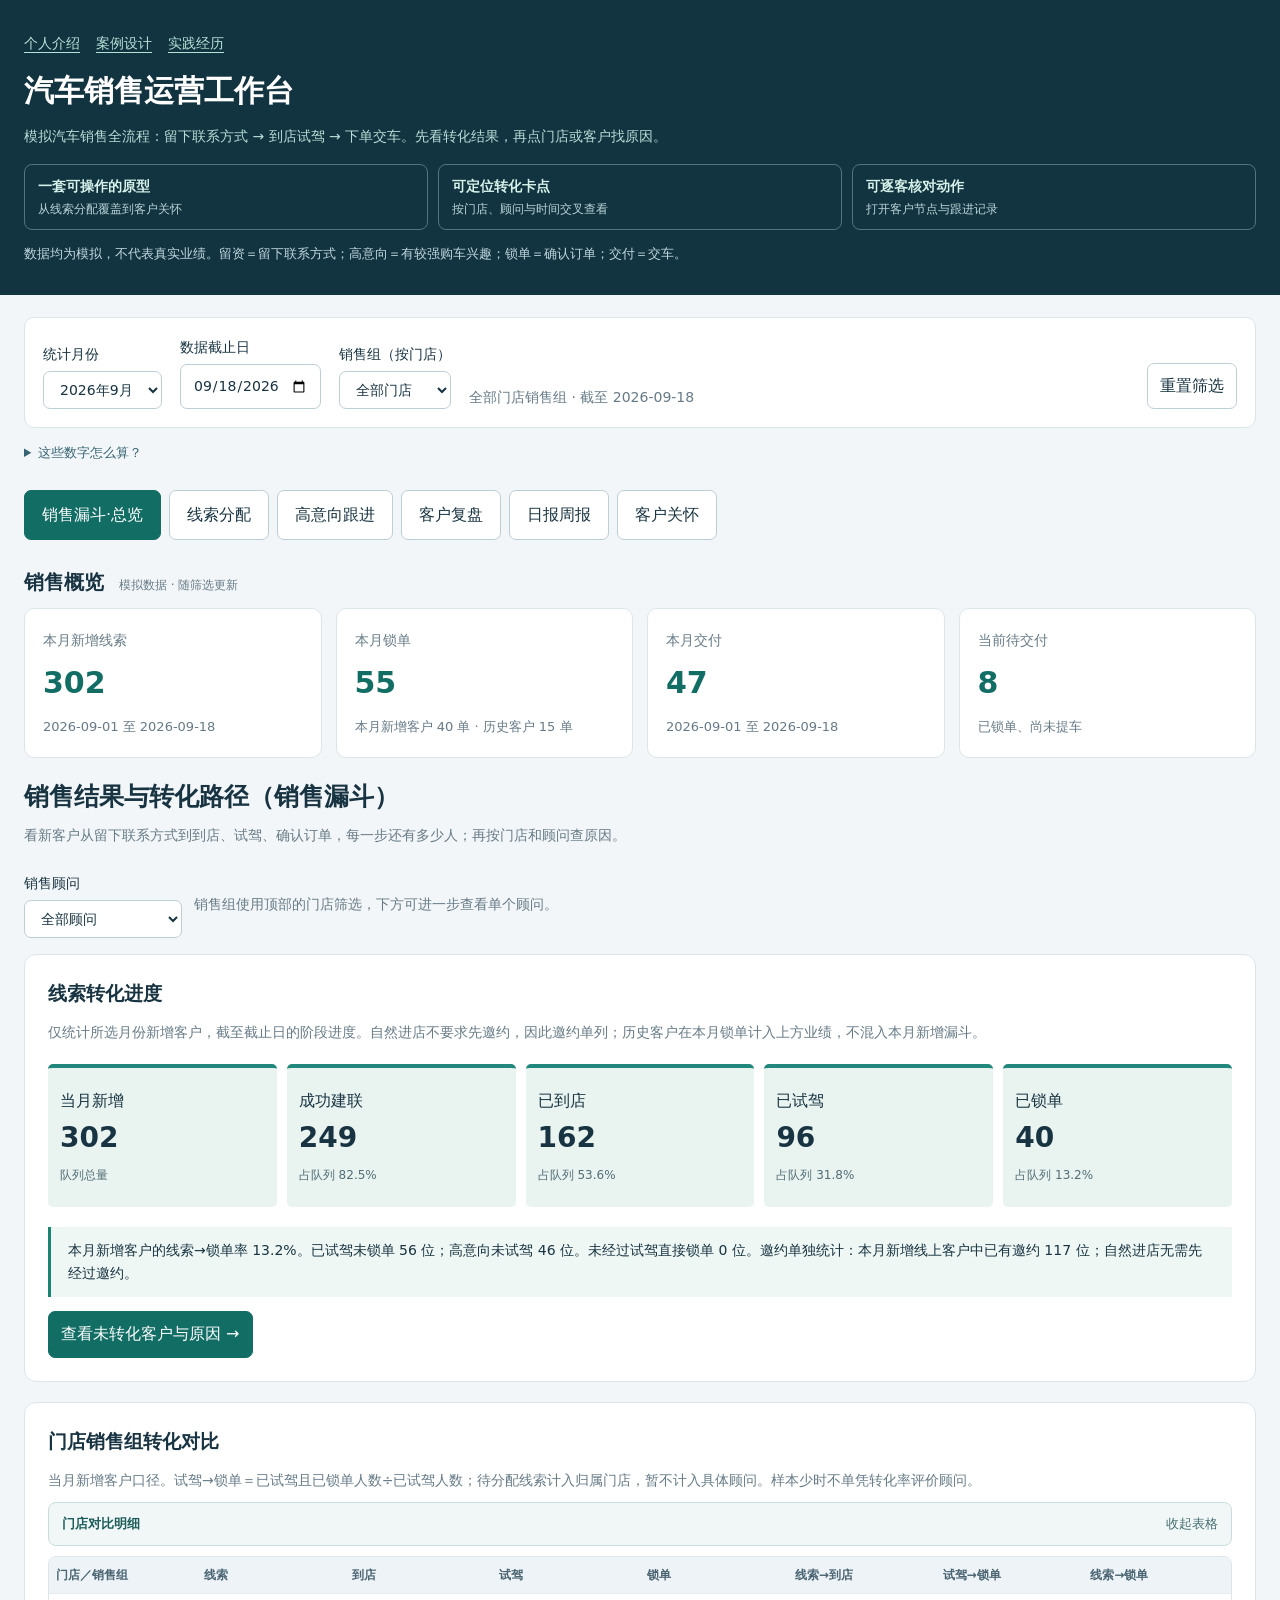
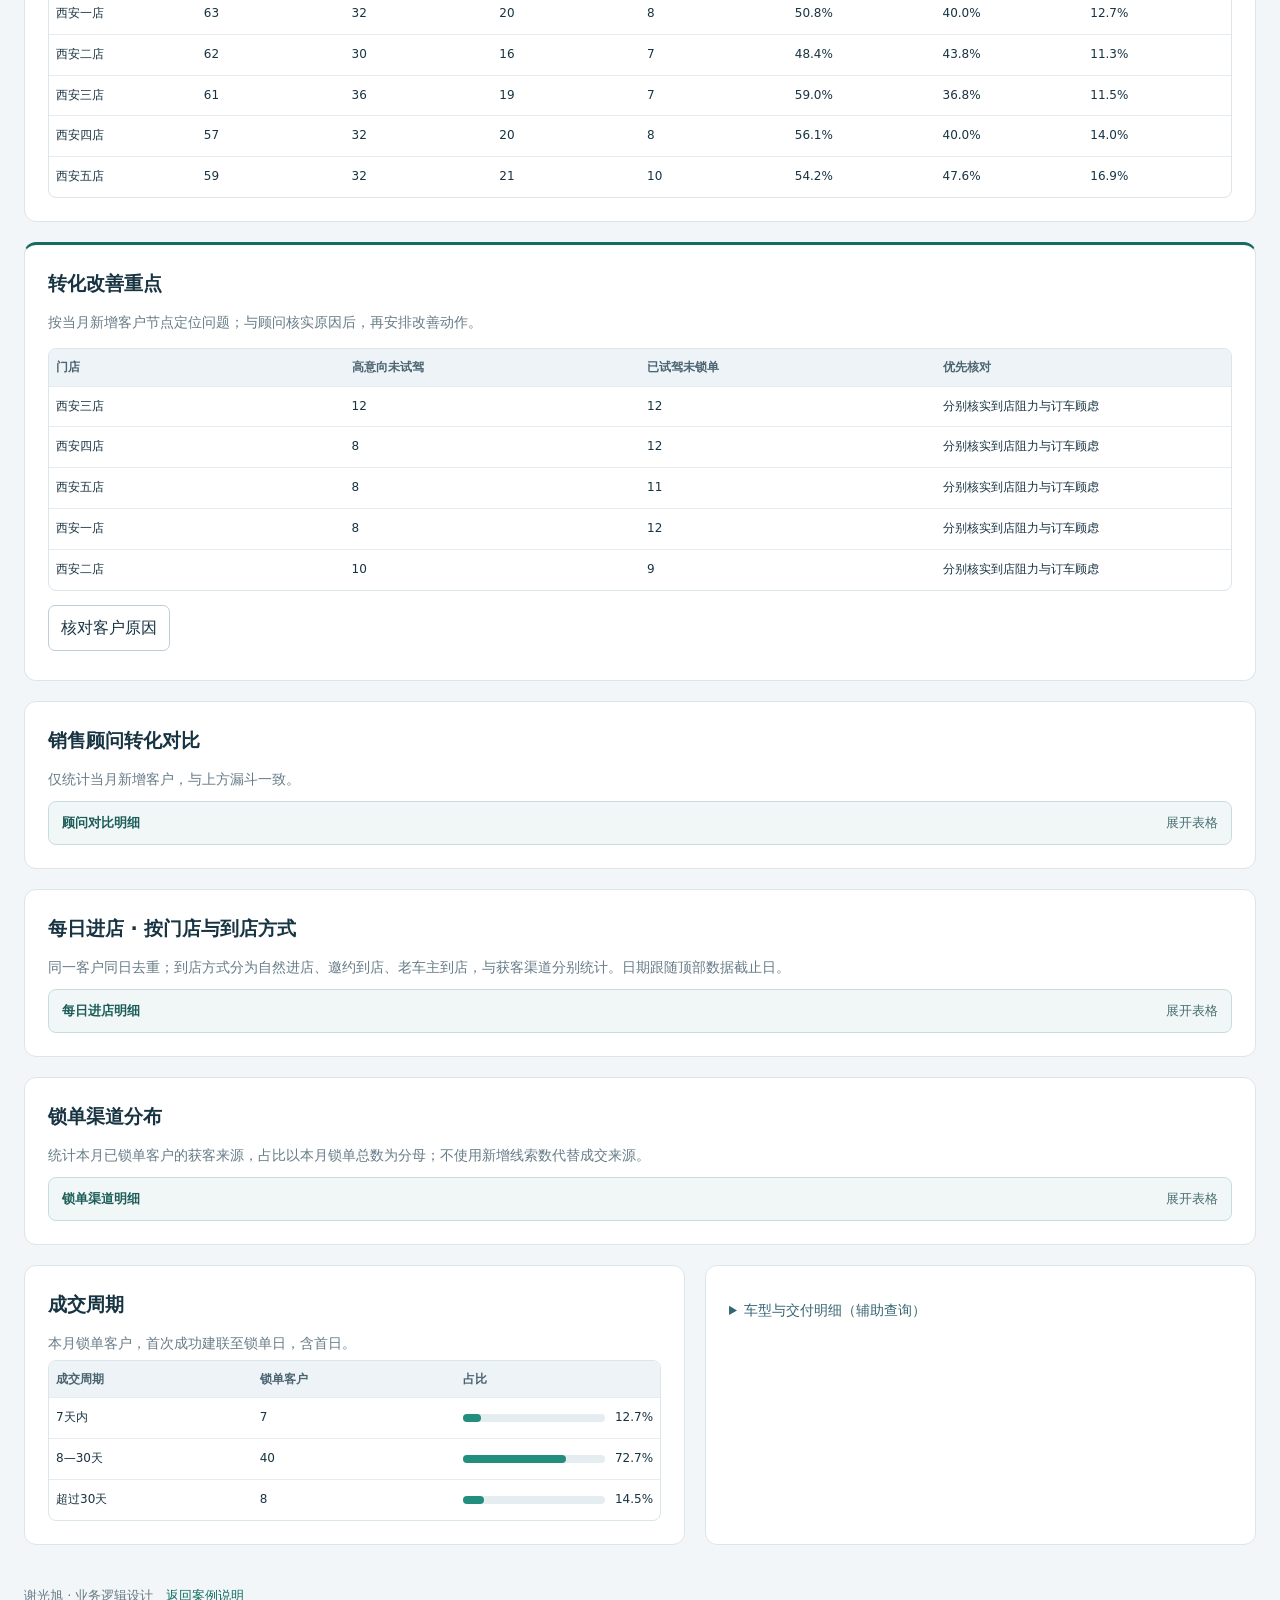
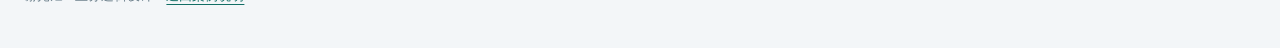
==== commit a3cdf121: "Make workbench tables readable on phones and narrow screens" ====
--- a/index.html
+++ b/index.html
@@ -1,5 +1,5 @@
 <!doctype html>
-<html lang="zh-CN"><head><meta charset="utf-8"><meta name="viewport" content="width=device-width,initial-scale=1"><title>销售运营工作台 · 谢光旭</title><meta name="description" content="从线索分配到锁单转化、客户复盘和客户关怀的销售运营工作台"><link rel="icon" href="data:image/svg+xml,%3Csvg xmlns='http://www.w3.org/2000/svg' viewBox='0 0 32 32'%3E%3Crect width='32' height='32' rx='6' fill='%23126e65'/%3E%3Cpath d='M7 23V16M16 23V10M25 23V5' stroke='white' stroke-width='4'/%3E%3C/svg%3E"><link rel="stylesheet" href="operations.css?v=entry-4"></head><body>
+<html lang="zh-CN"><head><meta charset="utf-8"><meta name="viewport" content="width=device-width,initial-scale=1"><title>销售运营工作台 · 谢光旭</title><meta name="description" content="从线索分配到锁单转化、客户复盘和客户关怀的销售运营工作台"><link rel="icon" href="data:image/svg+xml,%3Csvg xmlns='http://www.w3.org/2000/svg' viewBox='0 0 32 32'%3E%3Crect width='32' height='32' rx='6' fill='%23126e65'/%3E%3Cpath d='M7 23V16M16 23V10M25 23V5' stroke='white' stroke-width='4'/%3E%3C/svg%3E"><link rel="stylesheet" href="operations.css?v=entry-5"></head><body>
 
 <header><a href="portfolio.html">个人介绍</a>　<a href="case.html">案例设计</a>　<a href="experience.html">实践经历</a><h1>汽车销售运营工作台</h1><p class="tagline">模拟汽车销售全流程：留下联系方式 → 到店试驾 → 下单交车。先看转化结果，再点门店或客户找原因。</p><div class="outcome-strip" aria-label="案例交付结果"><div><strong>一套可操作的原型</strong><span>从线索分配覆盖到客户关怀</span></div><div><strong>可定位转化卡点</strong><span>按门店、顾问与时间交叉查看</span></div><div><strong>可逐客核对动作</strong><span>打开客户节点与跟进记录</span></div></div><p class="notice">数据均为模拟，不代表真实业绩。留资＝留下联系方式；高意向＝有较强购车兴趣；锁单＝确认订单；交付＝交车。</p></header>
 
@@ -19,7 +19,7 @@
 
 <section class="page" id="care" hidden=""><div class="section-head"><div><h2>客户关怀与微信跟进</h2><p>从一次销售沟通延续到用车体验：尊重联系偏好，及时回应问题，记录服务闭环。</p></div></div><div class="tabs" aria-label="客户身份分类"><button id="careAudience-prospect" aria-pressed="true" onclick="setCareAudience('prospect')">未购车客户</button><button id="careAudience-owner" aria-pressed="false" onclick="setCareAudience('owner')">车主</button><button id="careAudience-pending" aria-pressed="false" onclick="setCareAudience('pending')">待交付关怀</button></div><p class="explain" id="careAudienceNote"></p><div id="careMetrics" class="cards"></div><div class="toolbar"><label>关怀场景 <select id="careScene"><option value="">全部场景</option><option>到店前提醒</option><option>试驾后问候</option><option>待交付关怀</option><option>提车后回访</option><option>日常需求关怀</option></select></label><label>关怀进度 <select id="careStatus"><option value="">全部进度</option><option>待关怀</option><option>待客户回复</option><option>需协同处理</option><option>已完成</option><option>暂缓联系</option></select></label></div><div class="card"><h3>客户关怀清单</h3><p class="hint">问候文案可编辑、复制；客户反馈与下一次联系日期独立记录。未添加微信时先确认联系方式，暂停联系的客户不生成主动问候。</p><div id="careTable"></div></div></section>
 
-<footer>谢光旭 · 业务逻辑设计　<a href="case.html">返回案例说明</a></footer></main><dialog id="detailDialog"><div class="dialog-head"><h2 id="dialogTitle"></h2><button onclick="document.getElementById('detailDialog').close()">关闭</button></div><div id="dialogBody"></div></dialog><div id="toast" role="status" hidden=""></div><script>window.portfolioOpenAtTop = !location.hash;</script><script src="operations-data.js?v=local-1"></script><script src="operations.js?v=local-3"></script><script>if (window.portfolioOpenAtTop) window.addEventListener('load', () => setTimeout(() => { history.replaceState(null, '', location.pathname + location.search); window.scrollTo(0, 0); }, 0));</script>
+<footer>谢光旭 · 业务逻辑设计　<a href="case.html">返回案例说明</a></footer></main><dialog id="detailDialog"><div class="dialog-head"><h2 id="dialogTitle"></h2><button onclick="document.getElementById('detailDialog').close()">关闭</button></div><div id="dialogBody"></div></dialog><div id="toast" role="status" hidden=""></div><script>window.portfolioOpenAtTop = !location.hash;</script><script src="operations-data.js?v=local-1"></script><script src="operations.js?v=local-4"></script><script>if (window.portfolioOpenAtTop) window.addEventListener('load', () => setTimeout(() => { history.replaceState(null, '', location.pathname + location.search); window.scrollTo(0, 0); }, 0));</script>
 
 </body></html>
 
--- a/operations.css
+++ b/operations.css
@@ -57,3 +57,26 @@
 .table-control[open]>summary::after{content:'收起表格'}
 .table-control[open]>summary{margin-bottom:10px}
 .table-control>summary:focus-visible{outline:3px solid #3aac9b;outline-offset:2px}
+
+/* Keep wide comparisons readable without requiring side-to-side scrolling. */
+@media (min-width:801px){
+  .responsive-table table{table-layout:fixed;font-size:12px}
+  .responsive-table th,.responsive-table td{padding:10px 7px;overflow-wrap:anywhere}
+  .responsive-table th{white-space:normal;line-height:1.35}
+  .responsive-table .note-cell,.responsive-table .person,.responsive-table .date-cell{min-width:0;white-space:normal}
+  .responsive-table td>button{white-space:normal}
+}
+@media (max-width:800px){
+  .responsive-table{overflow-x:visible;max-height:none!important;border:0;background:transparent}
+  .responsive-table table,.responsive-table tbody,.responsive-table tr,.responsive-table td{display:block;width:100%}
+  .responsive-table thead{display:none}
+  .responsive-table tr{display:grid;grid-template-columns:repeat(2,minmax(0,1fr));gap:0 12px;margin:0 0 10px;padding:10px 12px;border:1px solid var(--line);border-radius:9px;background:#fff}
+  .responsive-table td{min-width:0;padding:6px 0;border:0;overflow-wrap:anywhere;font-size:13px}
+  .responsive-table td:first-child{grid-column:1/-1;border-bottom:1px solid #e6ecef;font-weight:600}
+  .responsive-table td::before{content:attr(data-label);display:block;margin-bottom:2px;color:var(--muted);font-size:11px;font-weight:400}
+  .responsive-table .note-cell,.responsive-table .person,.responsive-table .date-cell{min-width:0;max-width:100%;white-space:normal}
+  .responsive-table td>button{max-width:100%;white-space:normal}
+  .outcome-strip{display:grid;grid-template-columns:repeat(2,minmax(0,1fr));overflow:visible}
+  .outcome-strip div{min-width:0;flex:auto}
+  .outcome-strip div:last-child{grid-column:1/-1}
+}
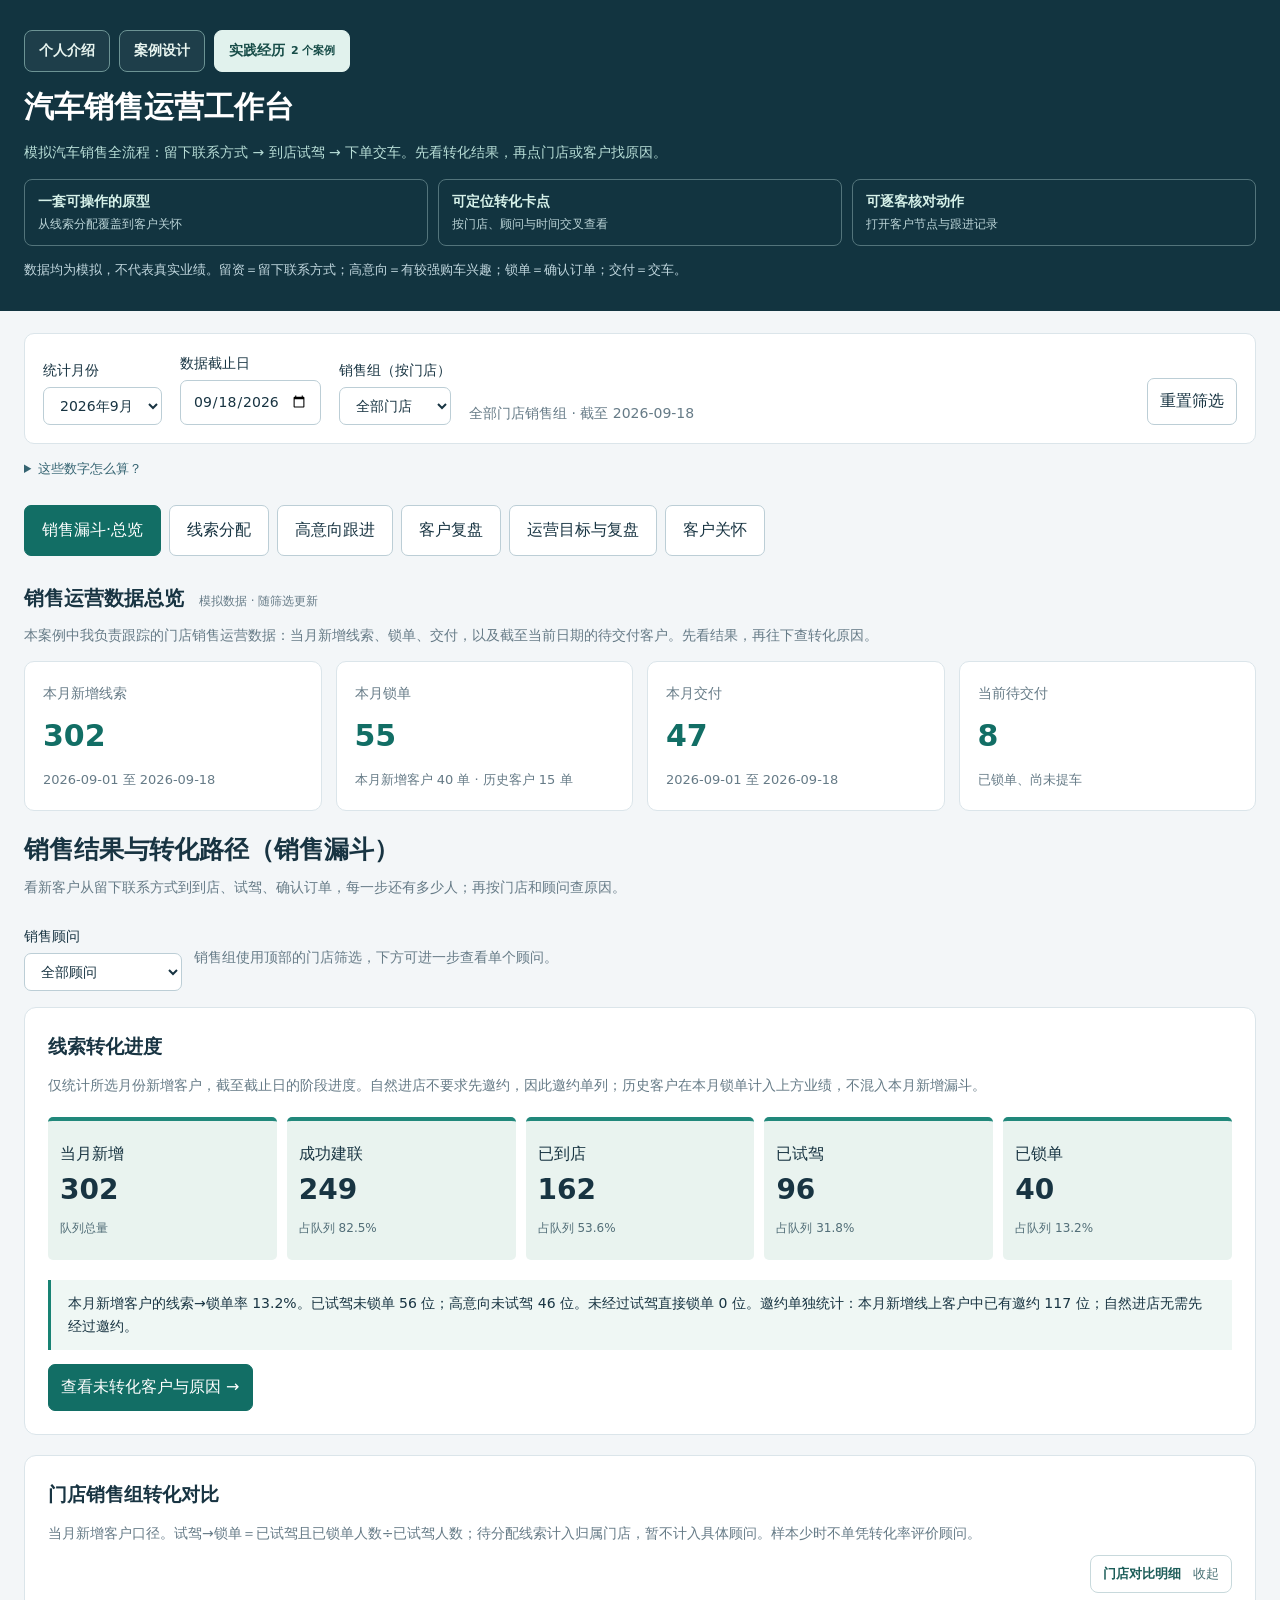
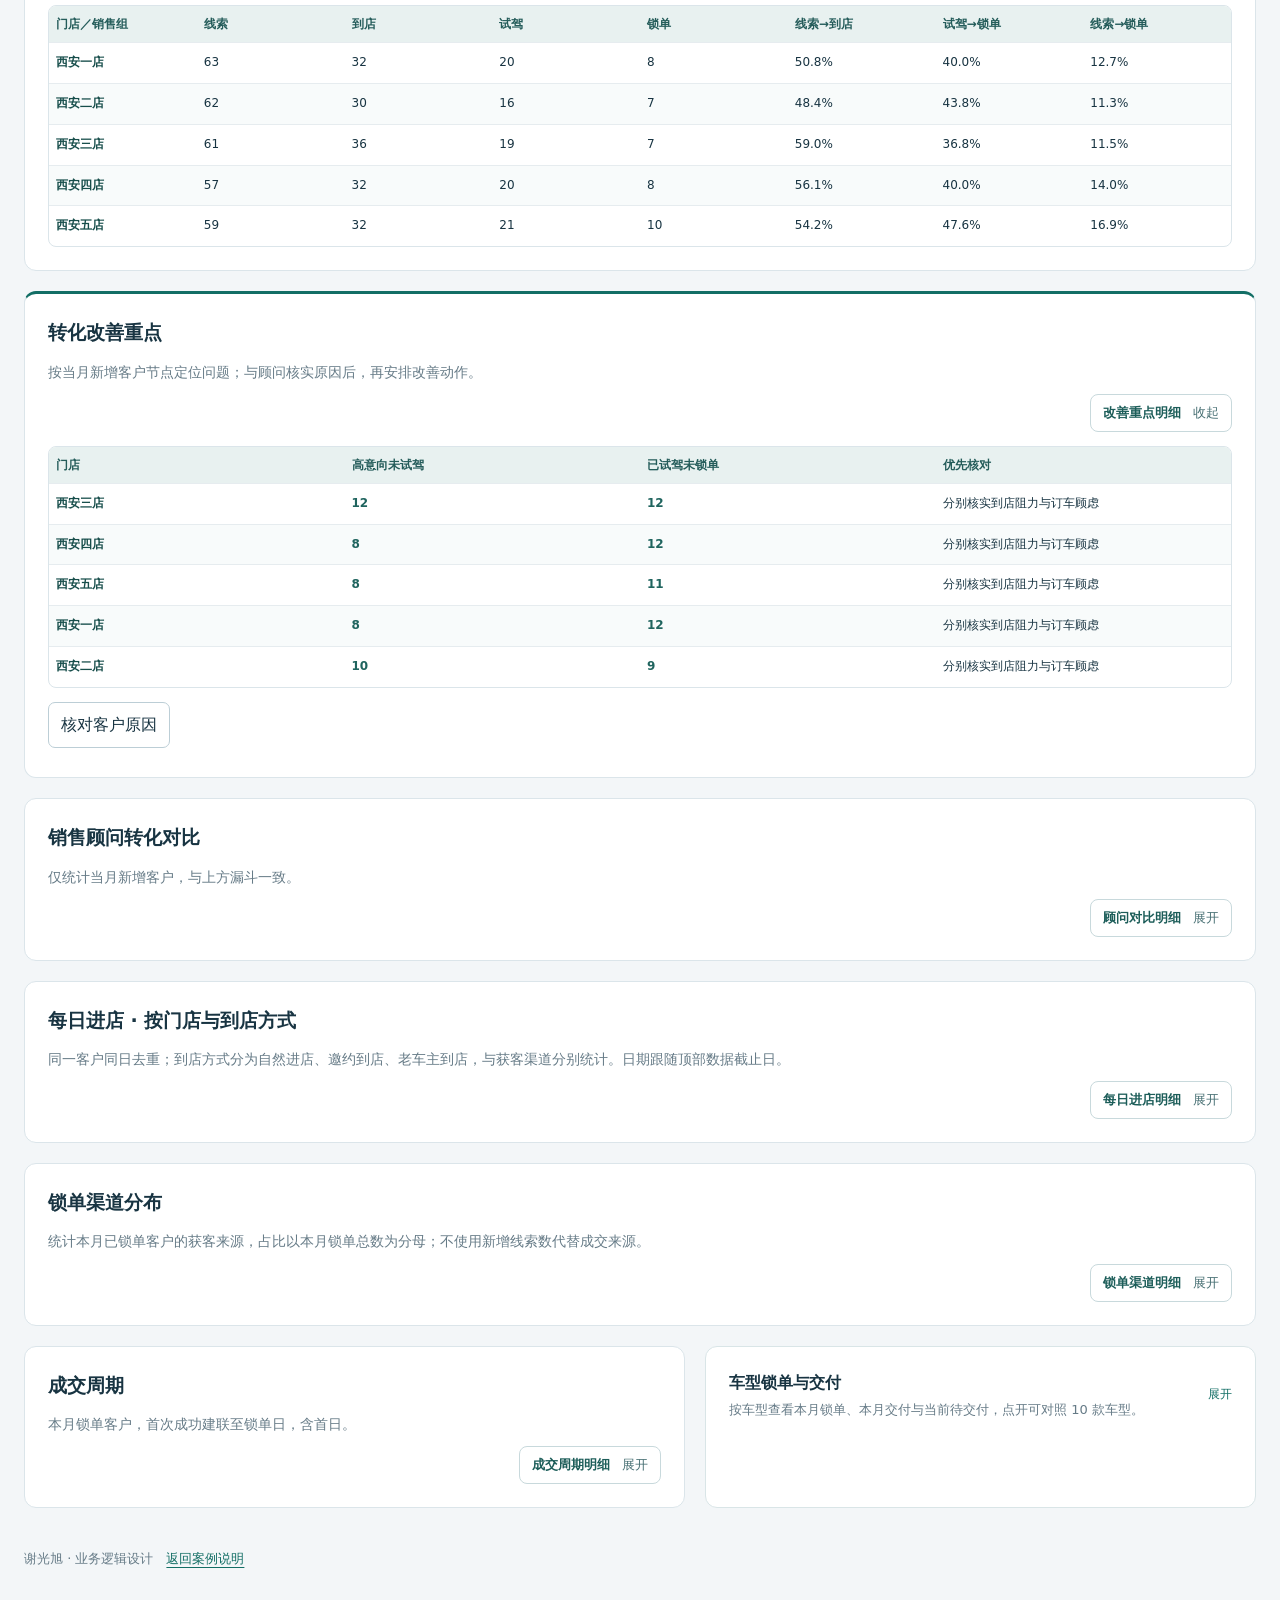
==== commit 5393e9e9: "Update workbench and portfolio case stories" ====
--- a/index.html
+++ b/index.html
@@ -1,25 +1,25 @@
 <!doctype html>
-<html lang="zh-CN"><head><meta charset="utf-8"><meta name="viewport" content="width=device-width,initial-scale=1"><title>销售运营工作台 · 谢光旭</title><meta name="description" content="从线索分配到锁单转化、客户复盘和客户关怀的销售运营工作台"><link rel="icon" href="data:image/svg+xml,%3Csvg xmlns='http://www.w3.org/2000/svg' viewBox='0 0 32 32'%3E%3Crect width='32' height='32' rx='6' fill='%23126e65'/%3E%3Cpath d='M7 23V16M16 23V10M25 23V5' stroke='white' stroke-width='4'/%3E%3C/svg%3E"><link rel="stylesheet" href="operations.css?v=entry-5"></head><body>
+<html lang="zh-CN"><head><meta charset="utf-8"><meta name="viewport" content="width=device-width,initial-scale=1"><title>销售运营工作台 · 谢光旭</title><meta name="description" content="从线索分配到锁单转化、客户复盘和客户关怀的销售运营工作台"><link rel="icon" href="data:image/svg+xml,%3Csvg xmlns='http://www.w3.org/2000/svg' viewBox='0 0 32 32'%3E%3Crect width='32' height='32' rx='6' fill='%23126e65'/%3E%3Cpath d='M7 23V16M16 23V10M25 23V5' stroke='white' stroke-width='4'/%3E%3C/svg%3E"><link rel="stylesheet" href="operations.css?v=entry-9"></head><body>
 
-<header><a href="portfolio.html">个人介绍</a>　<a href="case.html">案例设计</a>　<a href="experience.html">实践经历</a><h1>汽车销售运营工作台</h1><p class="tagline">模拟汽车销售全流程：留下联系方式 → 到店试驾 → 下单交车。先看转化结果，再点门店或客户找原因。</p><div class="outcome-strip" aria-label="案例交付结果"><div><strong>一套可操作的原型</strong><span>从线索分配覆盖到客户关怀</span></div><div><strong>可定位转化卡点</strong><span>按门店、顾问与时间交叉查看</span></div><div><strong>可逐客核对动作</strong><span>打开客户节点与跟进记录</span></div></div><p class="notice">数据均为模拟，不代表真实业绩。留资＝留下联系方式；高意向＝有较强购车兴趣；锁单＝确认订单；交付＝交车。</p></header>
+<header><nav class="header-links" aria-label="了解作者与案例"><a href="portfolio.html?v=profile-2">个人介绍</a><a href="case.html?v=design-2">案例设计</a><a class="featured" href="experience.html?v=stories-2#practice-cases">实践经历 <small>2 个案例</small></a></nav><h1>汽车销售运营工作台</h1><p class="tagline">模拟汽车销售全流程：留下联系方式 → 到店试驾 → 下单交车。先看转化结果，再点门店或客户找原因。</p><div class="outcome-strip" aria-label="案例交付结果"><div><strong>一套可操作的原型</strong><span>从线索分配覆盖到客户关怀</span></div><div><strong>可定位转化卡点</strong><span>按门店、顾问与时间交叉查看</span></div><div><strong>可逐客核对动作</strong><span>打开客户节点与跟进记录</span></div></div><p class="notice">数据均为模拟，不代表真实业绩。留资＝留下联系方式；高意向＝有较强购车兴趣；锁单＝确认订单；交付＝交车。</p></header>
 
 <main><div class="global"><label>统计月份<select id="reportMonth"><option value="2026-07">2026年7月</option><option value="2026-08">2026年8月</option><option value="2026-09" selected="">2026年9月</option></select></label><label>数据截止日<input id="asof" type="date" max="2026-09-18" value="2026-09-18"></label><label>销售组（按门店）<select id="store"><option value="">全部门店</option><option>西安一店</option><option>西安二店</option><option>西安三店</option><option>西安四店</option><option>西安五店</option></select></label><div class="scope" id="globalScope">全部门店销售组 · 截至 2026-09-18</div><button id="resetFilters">重置筛选</button></div>
 
-<details class="scope-details"><summary>这些数字怎么算？</summary><p class="hint" id="dateScope">当日：2026-09-18；本月累计：2026-09-01 至 2026-09-18；漏斗：当月新增客户截至该日的进度；待跟进与待交付：截至该日的存量。展示记录：2026-07-01 至 2026-09-18，可跨月查看历史；无记录日期不补造数据。</p></details><nav class="navigation" aria-label="工作台模块"><button data-view="funnel" aria-current="page">销售漏斗·总览</button><button data-view="allocation">线索分配</button><button data-view="strategy">高意向跟进</button><button data-view="review">客户复盘</button><button data-view="reports">日报周报</button><button data-view="care">客户关怀</button></nav>
+<details class="scope-details"><summary>这些数字怎么算？</summary><p class="hint" id="dateScope">当日：2026-09-18；本月累计：2026-09-01 至 2026-09-18；漏斗：当月新增客户截至该日的进度；待跟进与待交付：截至该日的存量。展示记录：2026-07-01 至 2026-09-18，可跨月查看历史；无记录日期不补造数据。</p></details><nav class="navigation" aria-label="工作台模块"><button data-view="funnel" aria-current="page">销售漏斗·总览</button><button data-view="allocation">线索分配</button><button data-view="strategy">高意向跟进</button><button data-view="review">客户复盘</button><button data-view="reports">运营目标与复盘</button><button data-view="care">客户关怀</button></nav>
 
-<section class="page" id="allocation" hidden=""><div class="section-head"><div><h2>线上留资接收与分配</h2><p>线上留资按门店与顾问容量分配；自然进店由接待顾问跟进，转介绍保留销售原归属。</p></div></div><div id="allocationMetrics" class="cards"><div class="metric"><small>当日线上留资</small><strong>21</strong><span>仅统计线上获客渠道</span></div><div class="metric"><small>待分配</small><strong>7</strong><span>含历史待分配线上留资</span></div><div class="metric"><small>当日已分配</small><strong>14</strong><span>已建立顾问归属</span></div><div class="metric"><small>未首次联系</small><strong>21</strong><span>跟进真实建联结果</span></div></div><div class="support"><p><b>分配前的辅助查询</b><br>库存用于核对车型与可协调车源；排班用于核对当日顾问承接容量。</p><button onclick="openResources()">全国车辆资源</button><button onclick="openSchedule()">排班与容量</button></div><details class="card"><summary>本店顾问归属与分配比例</summary><p class="hint">每店参考比例合计 100%，用于展示按比例轮转的分配思路，并非品牌政策。实际占比＝顾问当日接收的线上留资数÷该店当日已分配线上留资数；休息、已有客户归属和承接容量优先。</p><div id="allocationShare"><div class="table-wrap" tabindex="0" role="region" aria-label="数据表，可滚动查看"><table><thead><tr><th scope="col">顾问</th><th scope="col">所属门店销售组</th><th scope="col">分配参考占比</th><th scope="col">当日接收</th><th scope="col">实际分配占比</th><th scope="col">剩余承接</th></tr></thead><tbody><tr><td><b>陈子轩</b></td><td>西安一店</td><td>30%</td><td>2</td><td>100.0%</td><td>3</td></tr><tr><td><b>林雨桐</b></td><td>西安一店</td><td>25%</td><td>0</td><td>0.0%</td><td>5</td></tr><tr><td><b>张明远</b></td><td>西安一店</td><td>25%</td><td>0</td><td>0.0%</td><td>5</td></tr><tr><td><b>李佳宁</b></td><td>西安一店</td><td>20%</td><td>0</td><td>0.0%</td><td>5</td></tr><tr><td><b>王文博</b></td><td>西安二店</td><td>30%</td><td>0</td><td>0.0%</td><td>3</td></tr><tr><td><b>赵思涵</b></td><td>西安二店</td><td>25%</td><td>0</td><td>0.0%</td><td>4</td></tr><tr><td><b>刘嘉诚</b></td><td>西安二店</td><td>25%</td><td>1</td><td>50.0%</td><td>3</td></tr><tr><td><b>周晓彤</b></td><td>西安二店</td><td>20%</td><td>1</td><td>50.0%</td><td>3</td></tr><tr><td><b>吴宇航</b></td><td>西安三店</td><td>30%</td><td>2</td><td>100.0%</td><td>0</td></tr><tr><td><b>徐若宁</b></td><td>西安三店</td><td>25%</td><td>0</td><td>0.0%</td><td>4</td></tr><tr><td><b>孙启明</b></td><td>西安三店</td><td>25%</td><td>0</td><td>0.0%</td><td>4</td></tr><tr><td><b>朱雅文</b></td><td>西安三店</td><td>20%</td><td>0</td><td>0.0%</td><td>4</td></tr><tr><td><b>高一帆</b></td><td>西安四店</td><td>30%</td><td>2</td><td>50.0%</td><td>2</td></tr><tr><td><b>何舒然</b></td><td>西安四店</td><td>25%</td><td>1</td><td>25.0%</td><td>3</td></tr><tr><td><b>马致远</b></td><td>西安四店</td><td>25%</td><td>0</td><td>0.0%</td><td>4</td></tr><tr><td><b>罗欣悦</b></td><td>西安四店</td><td>20%</td><td>1</td><td>25.0%</td><td>3</td></tr><tr><td><b>郑凯文</b></td><td>西安五店</td><td>30%</td><td>1</td><td>25.0%</td><td>2</td></tr><tr><td><b>宋思宁</b></td><td>西安五店</td><td>25%</td><td>1</td><td>25.0%</td><td>4</td></tr><tr><td><b>唐景行</b></td><td>西安五店</td><td>25%</td><td>1</td><td>25.0%</td><td>4</td></tr><tr><td><b>许安然</b></td><td>西安五店</td><td>20%</td><td>1</td><td>25.0%</td><td>3</td></tr></tbody></table></div></div></details><div class="card"><div class="toolbar"><label>分配状态 <select id="allocationState"><option value="unassigned">待分配</option><option value="assigned">当日已分配</option><option value="all">线上留资记录</option></select></label><span class="hint">待分配含历史未分配的线上留资；自然进店、转介绍及销售自有资源不进入此池，仍保留在漏斗与客户跟进中。</span></div><div id="allocationTable"><div class="table-wrap" tabindex="0" role="region" aria-label="数据表，可滚动查看"><table><thead><tr><th scope="col">客户</th><th scope="col">获客渠道／需求</th><th scope="col">归属门店</th><th scope="col">负责顾问</th><th scope="col">获取日期</th><th scope="col">操作</th></tr></thead><tbody><tr><td><div class="person"><button class="link-button" onclick="openCustomer('N0001')"><span class="avatar" aria-hidden="true">李</span><b>李女士</b></button><small>ET5 · N0001</small></div></td><td>抖音<small class="note-cell">线上留资，希望周末体验</small></td><td>西安一店</td><td><span class="pill warn">待分配</span><small>西安一店</small></td><td><span class="date-cell">2026-09-18</span></td><td><button class="primary" onclick="openAssign('N0001')">分配顾问</button></td></tr><tr><td><div class="person"><button class="link-button" onclick="openCustomer('N0007')"><span class="avatar" aria-hidden="true">郑</span><b>郑女士</b></button><small>ET9 · N0007</small></div></td><td>抖音<small class="note-cell">线上留资，希望周末体验</small></td><td>西安四店</td><td><span class="pill warn">待分配</span><small>西安四店</small></td><td><span class="date-cell">2026-09-18</span></td><td><button class="primary" onclick="openAssign('N0007')">分配顾问</button></td></tr><tr><td><div class="person"><button class="link-button" onclick="openCustomer('X0721')"><span class="avatar" aria-hidden="true">闫</span><b>闫先生</b></button><small>ET5 · X0721</small></div></td><td>抖音<small class="note-cell">留资需求尚待首次沟通确认</small></td><td>西安一店</td><td><span class="pill warn">待分配</span><small>西安一店</small></td><td><span class="date-cell">2026-09-18</span></td><td><button class="primary" onclick="openAssign('X0721')">分配顾问</button></td></tr><tr><td><div class="person"><button class="link-button" onclick="openCustomer('X0724')"><span class="avatar" aria-hidden="true">侯</span><b>侯女士</b></button><small>ES9 · X0724</small></div></td><td>小红书<small class="note-cell">留资需求尚待首次沟通确认</small></td><td>西安一店</td><td><span class="pill warn">待分配</span><small>西安一店</small></td><td><span class="date-cell">2026-09-18</span></td><td><button class="primary" onclick="openAssign('X0724')">分配顾问</button></td></tr><tr><td><div class="person"><button class="link-button" onclick="openCustomer('X0727')"><span class="avatar" aria-hidden="true">陶</span><b>陶先生</b></button><small>ES8 · X0727</small></div></td><td>懂车帝<small class="note-cell">留资需求尚待首次沟通确认</small></td><td>西安一店</td><td><span class="pill warn">待分配</span><small>西安一店</small></td><td><span class="date-cell">2026-09-18</span></td><td><button class="primary" onclick="openAssign('X0727')">分配顾问</button></td></tr><tr><td><div class="person"><button class="link-button" onclick="openCustomer('X0730')"><span class="avatar" aria-hidden="true">顾</span><b>顾女士</b></button><small>ET9 · X0730</small></div></td><td>官网留资<small class="note-cell">留资需求尚待首次沟通确认</small></td><td>西安一店</td><td><span class="pill warn">待分配</span><small>西安一店</small></td><td><span class="date-cell">2026-09-18</span></td><td><button class="primary" onclick="openAssign('X0730')">分配顾问</button></td></tr><tr><td><div class="person"><button class="link-button" onclick="openCustomer('X0733')"><span class="avatar" aria-hidden="true">龚</span><b>龚先生</b></button><small>ES7 · X0733</small></div></td><td>蔚来App<small class="note-cell">留资需求尚待首次沟通确认</small></td><td>西安二店</td><td><span class="pill warn">待分配</span><small>西安二店</small></td><td><span class="date-cell">2026-09-18</span></td><td><button class="primary" onclick="openAssign('X0733')">分配顾问</button></td></tr></tbody></table></div></div></div><div class="card business-summary"><h3>分配策略与跨店协同</h3><p class="hint">先确认归属，再匹配承接条件。</p><div id="allocationLogic"><div class="table-wrap" tabindex="0" role="region" aria-label="数据表，可滚动查看"><table><thead><tr><th scope="col">分配判断</th><th scope="col">执行原则</th></tr></thead><tbody><tr><td>来源与归属</td><td>线上留资先查重；自然进店、转介绍由原顾问持续跟进。</td></tr><tr><td>本店承接</td><td>优先核对在岗、可接待时间和剩余容量，再参考分配占比。</td></tr><tr><td>跨店协同</td><td>原顾问查询试驾与车辆资源；需要调整客户归属时，先确认双方负责人和客户意愿。</td></tr></tbody></table></div></div><div class="summary-actions"><button onclick="openSchedule()">查看承接容量</button> <button onclick="openResources()">查询车辆资源</button></div></div></section>
+<section class="page" id="allocation" hidden=""><div class="section-head"><div><h2>线上留资接收与分配</h2><p>线上留资按门店与顾问容量分配；自然进店由接待顾问跟进，转介绍保留销售原归属。</p></div></div><div id="allocationMetrics" class="cards"><div class="metric"><small>当日线上留资</small><strong>21</strong><span>仅统计线上获客渠道</span></div><div class="metric"><small>待分配</small><strong>7</strong><span>含历史待分配线上留资</span></div><div class="metric"><small>当日已分配</small><strong>14</strong><span>已建立顾问归属</span></div><div class="metric"><small>未首次联系</small><strong>21</strong><span>跟进真实建联结果</span></div></div><div class="support"><p><b>分配前的辅助查询</b><br>库存用于核对车型与可协调车源；排班用于核对当日顾问承接容量。</p><button onclick="openResources()">全国车辆资源</button><button onclick="openSchedule()">排班与容量</button></div><details class="card compact-lookup"><summary>本店顾问分配参考</summary><p class="hint">每次只看一个门店的顾问。参考占比用于演示轮转分配，实际承接仍先看客户归属、排班和剩余名额。</p><label class="store-choice">查看门店 <select id="allocationShareStore" onchange="renderAllocation()"><option>西安一店</option><option>西安二店</option><option>西安三店</option><option>西安四店</option><option>西安五店</option></select></label><div id="allocationShare"><div class="table-wrap" tabindex="0" role="region" aria-label="数据表，可滚动查看"><table><thead><tr><th scope="col">顾问</th><th scope="col">所属门店销售组</th><th scope="col">分配参考占比</th><th scope="col">当日接收</th><th scope="col">实际分配占比</th><th scope="col">剩余承接</th></tr></thead><tbody><tr><td><b>陈子轩</b></td><td>西安一店</td><td>30%</td><td>2</td><td>100.0%</td><td>3</td></tr><tr><td><b>林雨桐</b></td><td>西安一店</td><td>25%</td><td>0</td><td>0.0%</td><td>5</td></tr><tr><td><b>张明远</b></td><td>西安一店</td><td>25%</td><td>0</td><td>0.0%</td><td>5</td></tr><tr><td><b>李佳宁</b></td><td>西安一店</td><td>20%</td><td>0</td><td>0.0%</td><td>5</td></tr><tr><td><b>王文博</b></td><td>西安二店</td><td>30%</td><td>0</td><td>0.0%</td><td>3</td></tr><tr><td><b>赵思涵</b></td><td>西安二店</td><td>25%</td><td>0</td><td>0.0%</td><td>4</td></tr><tr><td><b>刘嘉诚</b></td><td>西安二店</td><td>25%</td><td>1</td><td>50.0%</td><td>3</td></tr><tr><td><b>周晓彤</b></td><td>西安二店</td><td>20%</td><td>1</td><td>50.0%</td><td>3</td></tr><tr><td><b>吴宇航</b></td><td>西安三店</td><td>30%</td><td>2</td><td>100.0%</td><td>0</td></tr><tr><td><b>徐若宁</b></td><td>西安三店</td><td>25%</td><td>0</td><td>0.0%</td><td>4</td></tr><tr><td><b>孙启明</b></td><td>西安三店</td><td>25%</td><td>0</td><td>0.0%</td><td>4</td></tr><tr><td><b>朱雅文</b></td><td>西安三店</td><td>20%</td><td>0</td><td>0.0%</td><td>4</td></tr><tr><td><b>高一帆</b></td><td>西安四店</td><td>30%</td><td>2</td><td>50.0%</td><td>2</td></tr><tr><td><b>何舒然</b></td><td>西安四店</td><td>25%</td><td>1</td><td>25.0%</td><td>3</td></tr><tr><td><b>马致远</b></td><td>西安四店</td><td>25%</td><td>0</td><td>0.0%</td><td>4</td></tr><tr><td><b>罗欣悦</b></td><td>西安四店</td><td>20%</td><td>1</td><td>25.0%</td><td>3</td></tr><tr><td><b>郑凯文</b></td><td>西安五店</td><td>30%</td><td>1</td><td>25.0%</td><td>2</td></tr><tr><td><b>宋思宁</b></td><td>西安五店</td><td>25%</td><td>1</td><td>25.0%</td><td>4</td></tr><tr><td><b>唐景行</b></td><td>西安五店</td><td>25%</td><td>1</td><td>25.0%</td><td>4</td></tr><tr><td><b>许安然</b></td><td>西安五店</td><td>20%</td><td>1</td><td>25.0%</td><td>3</td></tr></tbody></table></div></div></details><div class="card"><h3>线上线索分配清单</h3><p class="hint">查看哪些线上留资待分配、今天已分配给谁；点开客户可核对后续跟进。</p><div class="toolbar"><label>分配状态 <select id="allocationState"><option value="unassigned">待分配</option><option value="assigned">当日已分配</option><option value="all">线上留资记录</option></select></label><span class="hint">待分配含历史未分配的线上留资；自然进店、转介绍及销售自有资源不进入此池，仍保留在漏斗与客户跟进中。</span></div><div id="allocationTable"><div class="table-wrap" tabindex="0" role="region" aria-label="数据表，可滚动查看"><table><thead><tr><th scope="col">客户</th><th scope="col">获客渠道／需求</th><th scope="col">归属门店</th><th scope="col">负责顾问</th><th scope="col">获取日期</th><th scope="col">操作</th></tr></thead><tbody><tr><td><div class="person"><button class="link-button" onclick="openCustomer('N0001')"><span class="avatar" aria-hidden="true">李</span><b>李女士</b></button><small>ET5 · N0001</small></div></td><td>抖音<small class="note-cell">线上留资，希望周末体验</small></td><td>西安一店</td><td><span class="pill warn">待分配</span><small>西安一店</small></td><td><span class="date-cell">2026-09-18</span></td><td><button class="primary" onclick="openAssign('N0001')">分配顾问</button></td></tr><tr><td><div class="person"><button class="link-button" onclick="openCustomer('N0007')"><span class="avatar" aria-hidden="true">郑</span><b>郑女士</b></button><small>ET9 · N0007</small></div></td><td>抖音<small class="note-cell">线上留资，希望周末体验</small></td><td>西安四店</td><td><span class="pill warn">待分配</span><small>西安四店</small></td><td><span class="date-cell">2026-09-18</span></td><td><button class="primary" onclick="openAssign('N0007')">分配顾问</button></td></tr><tr><td><div class="person"><button class="link-button" onclick="openCustomer('X0721')"><span class="avatar" aria-hidden="true">闫</span><b>闫先生</b></button><small>ET5 · X0721</small></div></td><td>抖音<small class="note-cell">留资需求尚待首次沟通确认</small></td><td>西安一店</td><td><span class="pill warn">待分配</span><small>西安一店</small></td><td><span class="date-cell">2026-09-18</span></td><td><button class="primary" onclick="openAssign('X0721')">分配顾问</button></td></tr><tr><td><div class="person"><button class="link-button" onclick="openCustomer('X0724')"><span class="avatar" aria-hidden="true">侯</span><b>侯女士</b></button><small>ES9 · X0724</small></div></td><td>小红书<small class="note-cell">留资需求尚待首次沟通确认</small></td><td>西安一店</td><td><span class="pill warn">待分配</span><small>西安一店</small></td><td><span class="date-cell">2026-09-18</span></td><td><button class="primary" onclick="openAssign('X0724')">分配顾问</button></td></tr><tr><td><div class="person"><button class="link-button" onclick="openCustomer('X0727')"><span class="avatar" aria-hidden="true">陶</span><b>陶先生</b></button><small>ES8 · X0727</small></div></td><td>懂车帝<small class="note-cell">留资需求尚待首次沟通确认</small></td><td>西安一店</td><td><span class="pill warn">待分配</span><small>西安一店</small></td><td><span class="date-cell">2026-09-18</span></td><td><button class="primary" onclick="openAssign('X0727')">分配顾问</button></td></tr><tr><td><div class="person"><button class="link-button" onclick="openCustomer('X0730')"><span class="avatar" aria-hidden="true">顾</span><b>顾女士</b></button><small>ET9 · X0730</small></div></td><td>官网留资<small class="note-cell">留资需求尚待首次沟通确认</small></td><td>西安一店</td><td><span class="pill warn">待分配</span><small>西安一店</small></td><td><span class="date-cell">2026-09-18</span></td><td><button class="primary" onclick="openAssign('X0730')">分配顾问</button></td></tr><tr><td><div class="person"><button class="link-button" onclick="openCustomer('X0733')"><span class="avatar" aria-hidden="true">龚</span><b>龚先生</b></button><small>ES7 · X0733</small></div></td><td>蔚来App<small class="note-cell">留资需求尚待首次沟通确认</small></td><td>西安二店</td><td><span class="pill warn">待分配</span><small>西安二店</small></td><td><span class="date-cell">2026-09-18</span></td><td><button class="primary" onclick="openAssign('X0733')">分配顾问</button></td></tr></tbody></table></div></div></div><div class="card business-summary"><h3>分配策略与跨店协同</h3><p class="hint">先确认归属，再匹配承接条件。</p><div id="allocationLogic"><div class="table-wrap" tabindex="0" role="region" aria-label="数据表，可滚动查看"><table><thead><tr><th scope="col">分配判断</th><th scope="col">执行原则</th></tr></thead><tbody><tr><td>来源与归属</td><td>线上留资先查重；自然进店、转介绍由原顾问持续跟进。</td></tr><tr><td>本店承接</td><td>优先核对在岗、可接待时间和剩余容量，再参考分配占比。</td></tr><tr><td>跨店协同</td><td>原顾问查询试驾与车辆资源；需要调整客户归属时，先确认双方负责人和客户意愿。</td></tr></tbody></table></div></div><div class="summary-actions"><button onclick="openSchedule()">查看承接容量</button> <button onclick="openResources()">查询车辆资源</button></div></div></section>
 
-<section class="page" id="funnel"><h2 class="overview-title">销售概览 <small>模拟数据 · 随筛选更新</small></h2><div id="funnelMetrics" class="cards"></div><div class="section-head"><div><h2>销售结果与转化路径（销售漏斗）</h2><p>看新客户从留下联系方式到到店、试驾、确认订单，每一步还有多少人；再按门店和顾问查原因。</p></div></div><div class="toolbar"><label>销售顾问 <select id="funnelAdvisor"><option value="">全部顾问</option></select></label><span class="hint">销售组使用顶部的门店筛选，下方可进一步查看单个顾问。</span></div><div class="card"><h3>线索转化进度</h3><p class="hint">仅统计所选月份新增客户，截至截止日的阶段进度。自然进店不要求先邀约，因此邀约单列；历史客户在本月锁单计入上方业绩，不混入本月新增漏斗。</p><div id="funnelChart" class="funnel"></div><div id="funnelNote" class="explain"></div><button class="primary" onclick="go('strategy')">查看未转化客户与原因 →</button></div><div class="card"><h3>门店销售组转化对比</h3><p class="hint">当月新增客户口径。试驾→锁单＝已试驾且已锁单人数÷已试驾人数；待分配线索计入归属门店，暂不计入具体顾问。样本少时不单凭转化率评价顾问。</p><div id="funnelGroupTable"></div></div><div class="card business-summary"><h3>转化改善重点</h3><p class="hint">按当月新增客户节点定位问题；与顾问核实原因后，再安排改善动作。</p><div id="conversionActions"></div><div class="summary-actions"><button onclick="go('strategy')">核对客户原因</button></div></div><div class="card"><h3>销售顾问转化对比</h3><p class="hint">仅统计当月新增客户，与上方漏斗一致。</p><div id="funnelAdvisorTable"></div></div><div class="card"><h3>每日进店 · 按门店与到店方式</h3><p class="hint">同一客户同日去重；到店方式分为自然进店、邀约到店、老车主到店，与获客渠道分别统计。日期跟随顶部数据截止日。</p><div id="visitsTable"></div></div><div class="card"><h3>锁单渠道分布</h3><p class="hint">统计本月已锁单客户的获客来源，占比以本月锁单总数为分母；不使用新增线索数代替成交来源。</p><div id="channelTable"></div></div><div class="two"><div class="card"><h3>成交周期</h3><p class="hint">本月锁单客户，首次成功建联至锁单日，含首日。</p><div id="cycleTable"></div></div><details class="card"><summary>车型与交付明细（辅助查询）</summary><p class="hint">锁单、交付按当月事件统计；待交付为截至数据截止日已锁单且未交付的存量。</p><div id="modelTable"></div><details><summary>查看月结转口径</summary><p id="carryNote" class="hint"></p></details></details></div></section>
+<section class="page" id="funnel"><h2 class="overview-title">销售运营数据总览 <small>模拟数据 · 随筛选更新</small></h2><p class="overview-intro">本案例中我负责跟踪的门店销售运营数据：当月新增线索、锁单、交付，以及截至当前日期的待交付客户。先看结果，再往下查转化原因。</p><div id="funnelMetrics" class="cards"></div><div class="section-head"><div><h2>销售结果与转化路径（销售漏斗）</h2><p>看新客户从留下联系方式到到店、试驾、确认订单，每一步还有多少人；再按门店和顾问查原因。</p></div></div><div class="toolbar"><label>销售顾问 <select id="funnelAdvisor"><option value="">全部顾问</option></select></label><span class="hint">销售组使用顶部的门店筛选，下方可进一步查看单个顾问。</span></div><div class="card"><h3>线索转化进度</h3><p class="hint">仅统计所选月份新增客户，截至截止日的阶段进度。自然进店不要求先邀约，因此邀约单列；历史客户在本月锁单计入上方业绩，不混入本月新增漏斗。</p><div id="funnelChart" class="funnel"></div><div id="funnelNote" class="explain"></div><button class="primary" onclick="go('strategy')">查看未转化客户与原因 →</button></div><div class="card"><h3>门店销售组转化对比</h3><p class="hint">当月新增客户口径。试驾→锁单＝已试驾且已锁单人数÷已试驾人数；待分配线索计入归属门店，暂不计入具体顾问。样本少时不单凭转化率评价顾问。</p><div id="funnelGroupTable"></div></div><div class="card business-summary"><h3>转化改善重点</h3><p class="hint">按当月新增客户节点定位问题；与顾问核实原因后，再安排改善动作。</p><div id="conversionActions"></div><div class="summary-actions"><button onclick="go('strategy')">核对客户原因</button></div></div><div class="card"><h3>销售顾问转化对比</h3><p class="hint">仅统计当月新增客户，与上方漏斗一致。</p><div id="funnelAdvisorTable"></div></div><div class="card"><h3>每日进店 · 按门店与到店方式</h3><p class="hint">同一客户同日去重；到店方式分为自然进店、邀约到店、老车主到店，与获客渠道分别统计。日期跟随顶部数据截止日。</p><div id="visitsTable"></div></div><div class="card"><h3>锁单渠道分布</h3><p class="hint">统计本月已锁单客户的获客来源，占比以本月锁单总数为分母；不使用新增线索数代替成交来源。</p><div id="channelTable"></div></div><div class="two"><div class="card"><h3>成交周期</h3><p class="hint">本月锁单客户，首次成功建联至锁单日，含首日。</p><div id="cycleTable"></div></div><details class="card compact-lookup"><summary><span class="lookup-heading">车型锁单与交付<small>按车型查看本月锁单、本月交付与当前待交付，点开可对照 10 款车型。</small></span></summary><p class="hint">按车型对照本月锁单、本月交付与当前待交付。前两项是本月事件，待交付是截止日存量。</p><div id="modelTable"></div><details><summary>查看月结转口径</summary><p id="carryNote" class="hint"></p></details></details></div></section>
 
-<section class="page" id="strategy" hidden=""><div class="section-head"><div><h2>高意向优先池与策略证据</h2><p>一位客户一行，区分当前事实、初步判断和需要销售确认的下一步。</p></div></div><div class="explain"><b>超时指距最近一次有效销售跟进的天数。</b> 超7天：8—14天；超14天：15—30天；超30天：31天及以上。三档互斥。没有有效跟进记录的客户单列为“待首次联系”。</div><div class="tabs"><button id="strategyPriority" aria-pressed="true" onclick="setStrategy('priority')">高意向优先池</button><button id="strategyEvidence" aria-pressed="false" onclick="setStrategy('evidence')">策略证据 · 含异常跟进</button></div><div id="strategyMetrics" class="cards"></div><div class="toolbar"><input id="customerSearch" type="search" aria-label="搜索客户、顾问或编号" placeholder="客户、顾问、车型或编号"><select id="strategyBucket" aria-label="超时档位"><option value="">全部档位</option><option>待首次联系</option><option>超7天</option><option>超14天</option><option>超30天</option><option>未超时</option></select><select id="strategyStage" aria-label="客户阶段"><option value="">全部阶段</option><option>待邀约试驾</option><option>已到店待试驾</option><option>已试驾待锁单</option></select></div><p class="hint">优先关注高意向未试驾、试驾未锁单及跟进超时客户。原因栏为待确认判断，沟通后可记录确认结果。</p><div class="card"><div id="strategyTable"></div><div id="strategyPager" class="pagination"></div></div><div class="card business-summary"><h3>竞品异议与接待改善</h3><p class="hint">先了解客户真正关注点，再核对费用、配置与体验差异。具体竞品参数和政策以核实结果为准。</p><div id="objectionSummary"></div></div></section>
+<section class="page" id="strategy" hidden=""><div class="section-head"><div><h2>高意向优先池与策略证据</h2><p>一位客户一行，区分当前事实、初步判断和需要销售确认的下一步。</p></div></div><div class="explain"><b>超时指距最近一次有效销售跟进的天数。</b> 超7天：8—14天；超14天：15—30天；超30天：31天及以上。三档互斥。没有有效跟进记录的客户单列为“待首次联系”。</div><div class="tabs"><button id="strategyPriority" aria-pressed="true" onclick="setStrategy('priority')">高意向优先池</button><button id="strategyEvidence" aria-pressed="false" onclick="setStrategy('evidence')">策略证据 · 含异常跟进</button></div><div id="strategyMetrics" class="cards"></div><div class="toolbar"><input id="customerSearch" type="search" aria-label="搜索客户、顾问或编号" placeholder="客户、顾问、车型或编号"><select id="strategyBucket" aria-label="超时档位"><option value="">全部档位</option><option>待首次联系</option><option>超7天</option><option>超14天</option><option>超30天</option><option>未超时</option></select><select id="strategyStage" aria-label="客户阶段"><option value="">全部阶段</option><option>待邀约试驾</option><option>已到店待试驾</option><option>已试驾待锁单</option></select></div><p class="hint">优先关注高意向未试驾、试驾未锁单及跟进超时客户。原因栏为待确认判断，沟通后可记录确认结果。</p><div class="card"><h3 id="strategyListTitle">优先客户明细</h3><p class="hint" id="strategyListHint">筛出已确认高意向或已试驾、但尚未锁单的客户；逐客查看关注点和建议行动，点开客户后核对并记录下一步。</p><div id="strategyTable"></div><div id="strategyPager" class="pagination"></div></div><div class="card business-summary"><h3>竞品异议与接待改善</h3><p class="hint">先了解客户真正关注点，再核对费用、配置与体验差异。具体竞品参数和政策以核实结果为准。</p><div id="objectionSummary"></div></div></section>
 
-<section class="page" id="review" hidden=""><div class="section-head"><div><h2>客户节点复盘</h2><p>复盘客户卡在哪一环：何时来试驾、何时订车、车辆何时到店，以及何时提车。</p></div></div><div class="tabs" id="reviewTabs"><button data-review="invite" aria-pressed="true">高意向未试驾</button><button data-review="order">已试驾未锁单</button><button data-review="delivery">锁单至交付</button></div><div class="card" style="margin-top:18px"><div id="reviewIntro" class="explain"></div><div id="reviewTable"></div></div><div class="support"><p><b>复盘后的动作</b><br>与负责顾问确认原因，补充下一次邀约、订车计划或交付安排，再在后续日期检查实际进展。</p><button onclick="go('strategy')">查看高意向优先池</button><button onclick="go('reports')">进入日报周报</button></div><div class="card business-summary"><h3>交付协同检查</h3><p class="hint">车辆、手续、客户时间分别落实负责人，处理结果记录到客户节点。</p><div id="deliverySummary"></div></div></section>
+<section class="page" id="review" hidden=""><div class="section-head"><div><h2>客户节点复盘</h2><p>复盘客户卡在哪一环：何时来试驾、何时订车、车辆何时到店，以及何时提车。</p></div></div><div class="tabs" id="reviewTabs"><button data-review="invite" aria-pressed="true">高意向未试驾</button><button data-review="order">已试驾未锁单</button><button data-review="delivery">锁单至交付</button></div><div class="card" style="margin-top:18px"><div id="reviewIntro" class="explain"></div><div id="reviewTable"></div></div><div class="support"><p><b>复盘后的动作</b><br>与负责顾问确认原因，补充下一次邀约、订车计划或交付安排，再在后续日期检查实际进展。</p><button onclick="go('strategy')">查看高意向优先池</button><button onclick="go('reports')">查看运营复盘</button></div><div class="card business-summary"><h3>交付协同检查</h3><p class="hint">车辆、手续、客户时间分别落实负责人，处理结果记录到客户节点。</p><div id="deliverySummary"></div></div></section>
 
-<section class="page" id="reports" hidden=""><div class="section-head"><div><h2>日报与周报</h2><p>集中通晒目标完成、未跟进客户和锁单情况。</p></div><div class="tabs"><button id="reportDay" aria-pressed="true" onclick="setReport('day')">日报</button><button id="reportWeek" aria-pressed="false" onclick="setReport('week')">周报</button><button onclick="exportReport()">导出当前报表</button></div></div><div class="card"><h3>目标与完成</h3><p class="hint" id="reportPeriod"></p><details><summary>调整当前范围的目标</summary><div class="rate-grid" id="targetInputs"></div><button onclick="saveTargets()" style="margin-top:12px">保存目标</button></details><div id="targetTable" style="margin-top:16px"></div></div><div class="card"><h3>客户互动与试驾进度 · 按顾问</h3><p class="hint">有效互动以有销售跟进记录的客户数去重统计，不计消息条数。周报不直接累加每日去重数。</p><div id="reportStaff"></div></div><div class="card"><h3>未跟进与超时通晒</h3><p class="hint">截至数据截止日的待跟进存量，按客户和负责顾问展示。</p><div id="reportOverdue"></div></div><div class="card"><h3>锁单通晒</h3><div id="reportLocks"></div></div><details class="card"><summary>运营任务与执行记录</summary><div id="taskTable"></div></details><div class="card business-summary"><h3>活动线索承接与复盘</h3><p class="hint">商圈活动来源客户，截至截止日累计去重统计；跟随门店筛选，不随日报／周报切换。</p><div id="activitySummary"></div><div class="summary-actions"><p class="hint">先看建联与到店，再追踪试驾和锁单；对未转化客户核实原因。活动客户保留原顾问归属，不重复计入线上分配池。</p></div></div></section>
+<section class="page" id="reports" hidden=""><div class="section-head"><div><h2>运营目标与执行复盘</h2><p>按日或按周检查目标差距、顾问跟进、活动线索和执行任务，再明确下一步动作。</p></div><div class="tabs"><button id="reportDay" aria-pressed="true" onclick="setReport('day')">按日查看</button><button id="reportWeek" aria-pressed="false" onclick="setReport('week')">按周查看</button><button onclick="exportReport()">导出当前复盘</button></div></div><div class="card"><h3>目标完成与差距</h3><p class="hint" id="reportPeriod"></p><details><summary>调整当前范围的目标</summary><div class="rate-grid" id="targetInputs"></div><button onclick="saveTargets()" style="margin-top:12px">保存目标</button></details><div id="targetTable" style="margin-top:16px"></div></div><div class="card"><h3>顾问跟进与试驾推进</h3><p class="hint">有效互动以有销售跟进记录的客户数去重统计，不计消息条数。周报不直接累加每日去重数。</p><div id="reportStaff"></div></div><div class="card"><h3>待跟进客户与风险</h3><p class="hint">截至数据截止日的待跟进存量，按客户和负责顾问展示。</p><div id="reportOverdue"></div></div><div class="card"><h3>当期锁单结果</h3><div id="reportLocks"></div></div><details class="card ops-task-section" open><summary>运营执行清单</summary><p class="hint">把试驾资源、政策物料和交付准备逐项核对；状态可在演示中更新，供下一轮复盘追踪。</p><div id="taskProgress" class="task-progress"></div><div id="taskTable"></div></details><div class="card business-summary"><h3>活动获客路径与转化</h3><p class="hint">用商圈活动、快闪店、试驾会和社区体验日演示活动路径拆解。分类与数据均为模拟，按客户去重；跟随门店筛选，不随按日／按周切换。</p><div id="activitySummary"></div><div class="summary-actions"><p class="hint">先看活动线索是否建联、到店，再协调试驾资源并追踪锁单；对未转化客户分配顾问核实原因。活动客户保留原顾问归属。</p></div></div></section>
 
 <section class="page" id="care" hidden=""><div class="section-head"><div><h2>客户关怀与微信跟进</h2><p>从一次销售沟通延续到用车体验：尊重联系偏好，及时回应问题，记录服务闭环。</p></div></div><div class="tabs" aria-label="客户身份分类"><button id="careAudience-prospect" aria-pressed="true" onclick="setCareAudience('prospect')">未购车客户</button><button id="careAudience-owner" aria-pressed="false" onclick="setCareAudience('owner')">车主</button><button id="careAudience-pending" aria-pressed="false" onclick="setCareAudience('pending')">待交付关怀</button></div><p class="explain" id="careAudienceNote"></p><div id="careMetrics" class="cards"></div><div class="toolbar"><label>关怀场景 <select id="careScene"><option value="">全部场景</option><option>到店前提醒</option><option>试驾后问候</option><option>待交付关怀</option><option>提车后回访</option><option>日常需求关怀</option></select></label><label>关怀进度 <select id="careStatus"><option value="">全部进度</option><option>待关怀</option><option>待客户回复</option><option>需协同处理</option><option>已完成</option><option>暂缓联系</option></select></label></div><div class="card"><h3>客户关怀清单</h3><p class="hint">问候文案可编辑、复制；客户反馈与下一次联系日期独立记录。未添加微信时先确认联系方式，暂停联系的客户不生成主动问候。</p><div id="careTable"></div></div></section>
 
-<footer>谢光旭 · 业务逻辑设计　<a href="case.html">返回案例说明</a></footer></main><dialog id="detailDialog"><div class="dialog-head"><h2 id="dialogTitle"></h2><button onclick="document.getElementById('detailDialog').close()">关闭</button></div><div id="dialogBody"></div></dialog><div id="toast" role="status" hidden=""></div><script>window.portfolioOpenAtTop = !location.hash;</script><script src="operations-data.js?v=local-1"></script><script src="operations.js?v=local-4"></script><script>if (window.portfolioOpenAtTop) window.addEventListener('load', () => setTimeout(() => { history.replaceState(null, '', location.pathname + location.search); window.scrollTo(0, 0); }, 0));</script>
+<footer>谢光旭 · 业务逻辑设计　<a href="case.html?v=design-2">返回案例说明</a></footer></main><dialog id="detailDialog"><div class="dialog-head"><h2 id="dialogTitle"></h2><button onclick="document.getElementById('detailDialog').close()">关闭</button></div><div id="dialogBody"></div></dialog><div id="toast" role="status" hidden=""></div><script>window.portfolioOpenAtTop = !location.hash;</script><script src="operations-data.js?v=local-1"></script><script src="operations.js?v=local-7"></script><script>if (window.portfolioOpenAtTop) window.addEventListener('load', () => setTimeout(() => { history.replaceState(null, '', location.pathname + location.search); window.scrollTo(0, 0); }, 0));</script>
 
 </body></html>
 
--- a/operations.css
+++ b/operations.css
@@ -51,11 +51,12 @@
 .overview-title{font-size:20px;line-height:1.35;margin:7px 0 12px}
 .overview-title small{font-size:12px;font-weight:400;color:var(--muted);margin-left:8px}
 .table-control{margin-top:10px}
-.table-control>summary{list-style:none;display:flex;align-items:center;gap:8px;width:100%;padding:10px 13px;background:#f1f7f7;border:1px solid #c9dcdd;border-radius:8px;color:#1c5d59;font-size:13px;font-weight:600;cursor:pointer}
+.table-control>summary{list-style:none;display:flex;align-items:center;gap:12px;width:max-content;max-width:100%;min-height:38px;margin-left:auto;padding:7px 12px;background:#fff;border:1px solid #c8d9dc;border-radius:8px;color:#1c5d59;font-size:13px;font-weight:600;cursor:pointer;transition:background .15s,border-color .15s}
 .table-control>summary::-webkit-details-marker{display:none}
-.table-control>summary::after{content:'展开表格';margin-left:auto;color:#476f73;font-weight:400}
-.table-control[open]>summary::after{content:'收起表格'}
-.table-control[open]>summary{margin-bottom:10px}
+.table-control>summary::after{content:'展开';color:#476f73;font-weight:400}
+.table-control[open]>summary::after{content:'收起'}
+.table-control>summary:hover{background:#f3f8f7;border-color:#9dbfbb}
+.table-control[open]>summary{margin-bottom:12px}
 .table-control>summary:focus-visible{outline:3px solid #3aac9b;outline-offset:2px}
 
 /* Keep wide comparisons readable without requiring side-to-side scrolling. */
@@ -80,3 +81,73 @@
   .outcome-strip div{min-width:0;flex:auto}
   .outcome-strip div:last-child{grid-column:1/-1}
 }
+
+/* The first two comparisons are the story of the page: store results, then action. */
+#funnelGroupTable .responsive-table th,
+#conversionActions .responsive-table th{background:#e8f1f0;color:#245c5a}
+#funnelGroupTable .responsive-table tbody tr:nth-child(even),
+#conversionActions .responsive-table tbody tr:nth-child(even){background:#f8fbfb}
+#funnelGroupTable .responsive-table td:first-child,
+#conversionActions .responsive-table td:first-child{font-weight:700;color:#174e4b}
+#conversionActions .responsive-table td:nth-child(2),
+#conversionActions .responsive-table td:nth-child(3){font-weight:700;color:#1f645e}
+@media (max-width:800px){
+  #funnelGroupTable .responsive-table tr{grid-template-columns:repeat(12,minmax(0,1fr));gap:2px 6px;padding:0 12px 11px;box-shadow:0 2px 7px #1834420b}
+  #funnelGroupTable .responsive-table td:first-child{grid-column:1/-1;margin:0 -12px 4px;padding:9px 12px;background:#f0f6f5;border-bottom:1px solid #dae7e6;border-radius:8px 8px 0 0}
+  #funnelGroupTable .responsive-table td:nth-child(n+2):nth-child(-n+5){grid-column:span 3}
+  #funnelGroupTable .responsive-table td:nth-child(n+6){grid-column:span 4;border-top:1px solid #edf1f2;padding-top:8px}
+  #funnelGroupTable .responsive-table td{font-size:14px;line-height:1.35}
+  #funnelGroupTable .responsive-table td::before{font-size:10px;line-height:1.25}
+  #conversionActions .responsive-table tr{grid-template-columns:repeat(2,minmax(0,1fr));gap:0 10px;padding:0 12px 8px;box-shadow:0 2px 7px #1834420b}
+  #conversionActions .responsive-table td:first-child{grid-column:1/-1;margin:0 -12px 3px;padding:9px 12px;background:#f0f6f5;border-bottom:1px solid #dae7e6;border-radius:8px 8px 0 0}
+  #conversionActions .responsive-table td:nth-child(4){grid-column:1/-1;margin-top:5px;border-top:1px solid #e7eeee;color:#425d63;font-weight:400}
+  #conversionActions .responsive-table td:nth-child(4)::before{color:#247469;font-weight:600}
+}
+
+.overview-intro{margin:0 0 14px;color:var(--muted);font-size:14px;max-width:900px}
+.compact-lookup{border-color:#d9e5e7}
+.compact-lookup>summary,.ops-task-section>summary{list-style:none;display:flex;align-items:center;justify-content:space-between;gap:12px;color:var(--ink);font-weight:700}
+.compact-lookup>summary{font-size:16px;padding:0 0 10px}
+.lookup-heading{display:block;min-width:0}
+.lookup-heading small{display:block;margin-top:4px;color:var(--muted);font-size:13px;font-weight:400;line-height:1.5}
+.header-links{display:flex;align-items:stretch;gap:9px;flex-wrap:wrap}
+.header-links a{display:inline-flex;align-items:center;justify-content:center;gap:6px;min-height:42px;padding:8px 14px;border:1px solid #6c9394;border-radius:8px;background:#ffffff0d;color:#e8f5f0;font-size:14px;font-weight:600;line-height:1.25;text-decoration:none}
+.header-links a:hover{background:#ffffff20;border-color:#a6d8cd}
+.header-links a.featured{background:#e1f2ed;border-color:#e1f2ed;color:#174d48}
+.header-links a.featured:hover{background:#fff;color:#174d48}
+.header-links small{font-size:11px;font-weight:600;white-space:nowrap}
+@media(max-width:500px){.header-links{display:grid;grid-template-columns:repeat(3,minmax(0,1fr));gap:6px}.header-links a{min-width:0;min-height:44px;padding:6px 4px;font-size:12px;flex-wrap:wrap;gap:1px 4px}.header-links small{font-size:10px}}
+.compact-lookup>summary::-webkit-details-marker,.ops-task-section>summary::-webkit-details-marker{display:none}
+.compact-lookup>summary::after,.ops-task-section>summary::after{content:'展开';font-size:12px;font-weight:400;color:var(--teal)}
+.compact-lookup[open]>summary::after,.ops-task-section[open]>summary::after{content:'收起'}
+.compact-lookup[open]>summary{border-bottom:1px solid var(--line);margin-bottom:12px}
+.compact-lookup>.hint{margin:0 0 12px}
+.store-choice{display:flex;align-items:center;gap:10px;font-size:13px;color:var(--muted);margin:10px 0 14px}
+.store-choice select{padding:7px 10px;min-width:130px}
+.compact-lookup .responsive-table{border:1px solid var(--line);border-radius:8px;overflow:hidden}
+.compact-lookup .responsive-table th{background:#edf4f3;color:#315e60}
+.compact-lookup .responsive-table td:first-child{font-weight:700;color:#195c57}
+.compact-lookup .responsive-table tbody tr:nth-child(even){background:#f8fbfb}
+.compact-lookup .responsive-table td,.compact-lookup .responsive-table th{padding:9px 10px}
+.ops-task-section{border-top:3px solid var(--teal)}
+.ops-task-section>summary{font-size:19px;padding:0 0 10px}
+.ops-task-section[open]>summary{border-bottom:1px solid var(--line);margin-bottom:12px}
+.ops-task-section>.hint{max-width:850px}
+.task-progress{display:inline-block;margin:4px 0 14px;padding:7px 11px;border-radius:7px;background:#edf6f3;color:#245d58;font-size:13px}
+@media (max-width:800px){
+  .compact-lookup .responsive-table{overflow-x:hidden;max-height:none!important}
+  .compact-lookup .responsive-table table{display:table;table-layout:fixed;width:100%;font-size:12px}
+  .compact-lookup .responsive-table thead{display:table-header-group}
+  .compact-lookup .responsive-table tbody{display:table-row-group}
+  .compact-lookup .responsive-table tr{display:table-row;background:transparent;border:0;box-shadow:none;margin:0;padding:0}
+  .compact-lookup .responsive-table td{display:table-cell;width:auto;border-bottom:1px solid #e6ecef;vertical-align:middle;font-size:12px;font-weight:400}
+  .compact-lookup .responsive-table th{display:table-cell;font-size:11px;line-height:1.3;white-space:normal}
+  .compact-lookup .responsive-table td,.compact-lookup .responsive-table th{padding:8px 5px;overflow-wrap:anywhere}
+  .compact-lookup .responsive-table td:first-child{grid-column:auto;border-bottom:1px solid #e6ecef}
+  .compact-lookup .responsive-table td::before{display:none}
+  .compact-lookup .responsive-table tbody tr:last-child td{border-bottom:0}
+  #allocationShare .responsive-table th:first-child{width:24%}
+  #allocationShare .responsive-table th:nth-child(2){width:40%}
+  #allocationShare .responsive-table th:nth-child(n+3){width:18%}
+  #modelTable .responsive-table td:not(:first-child),#modelTable .responsive-table th:not(:first-child){text-align:center}
+}
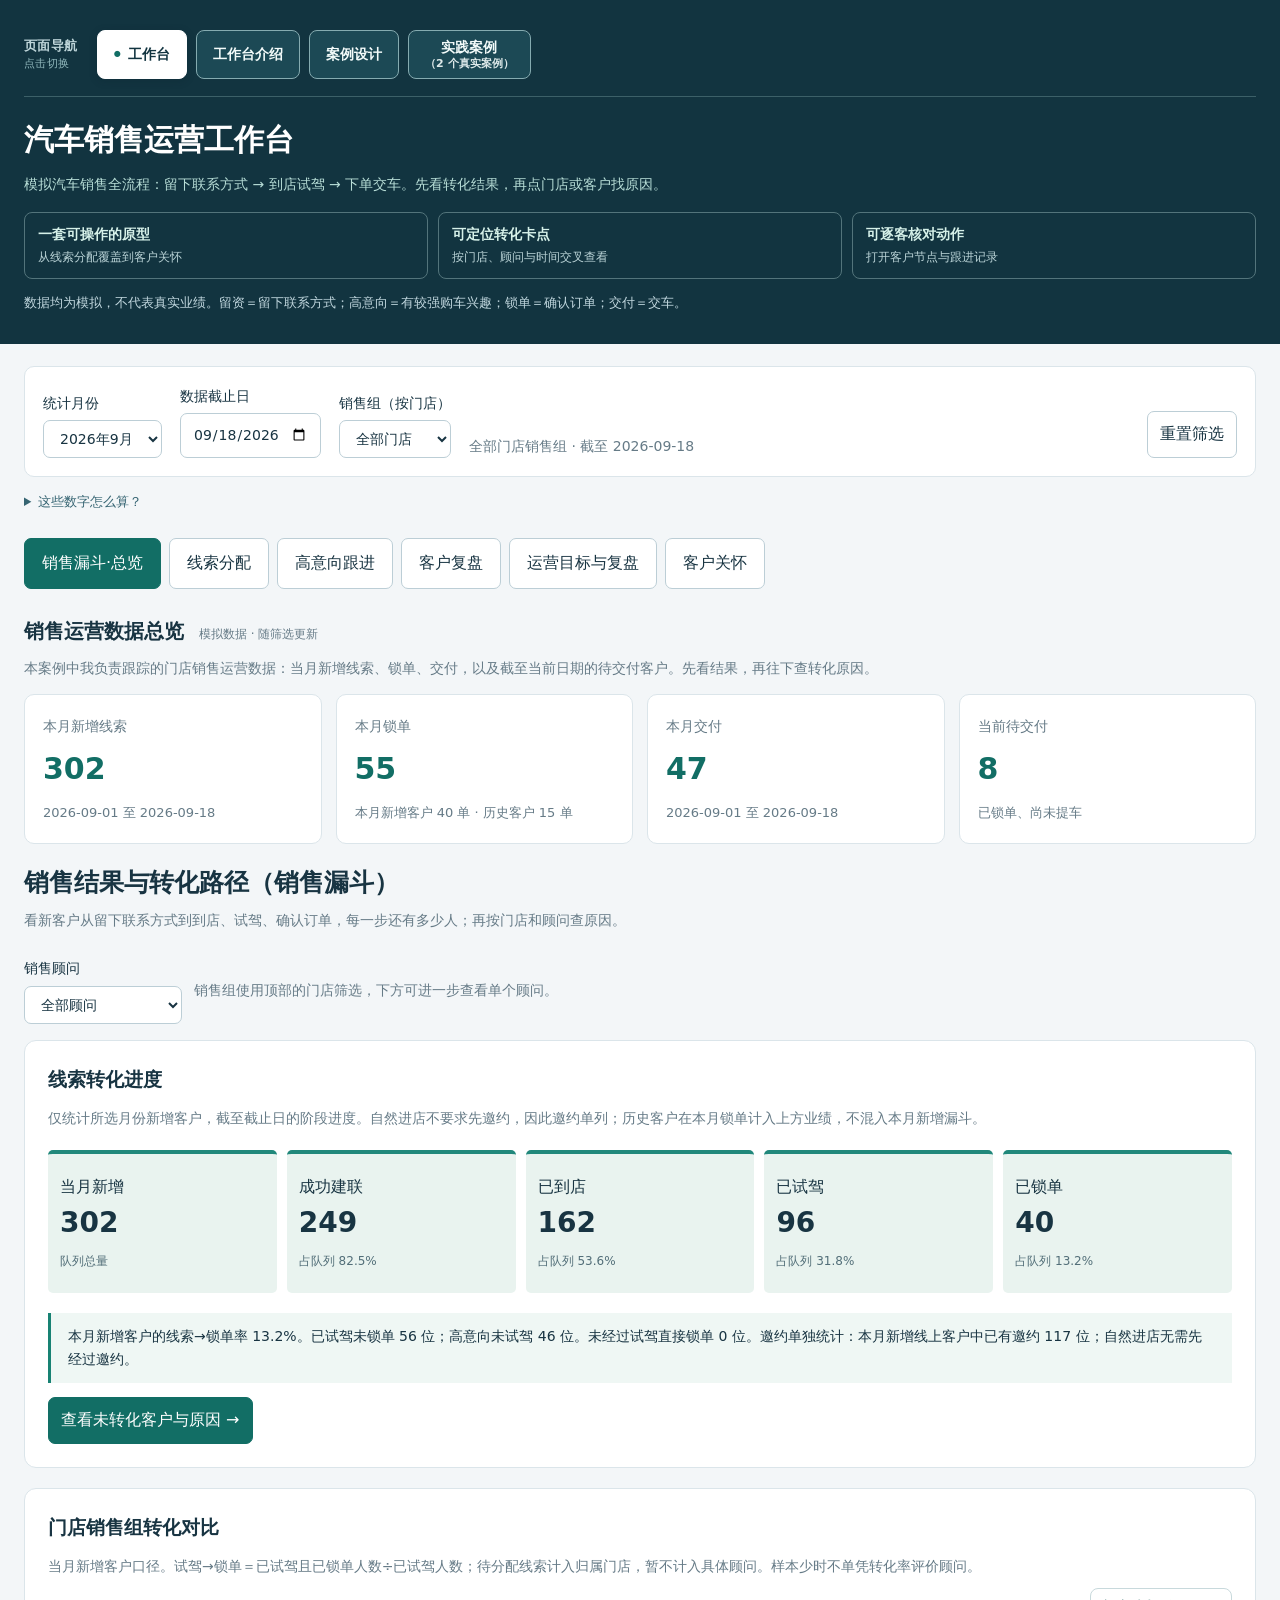
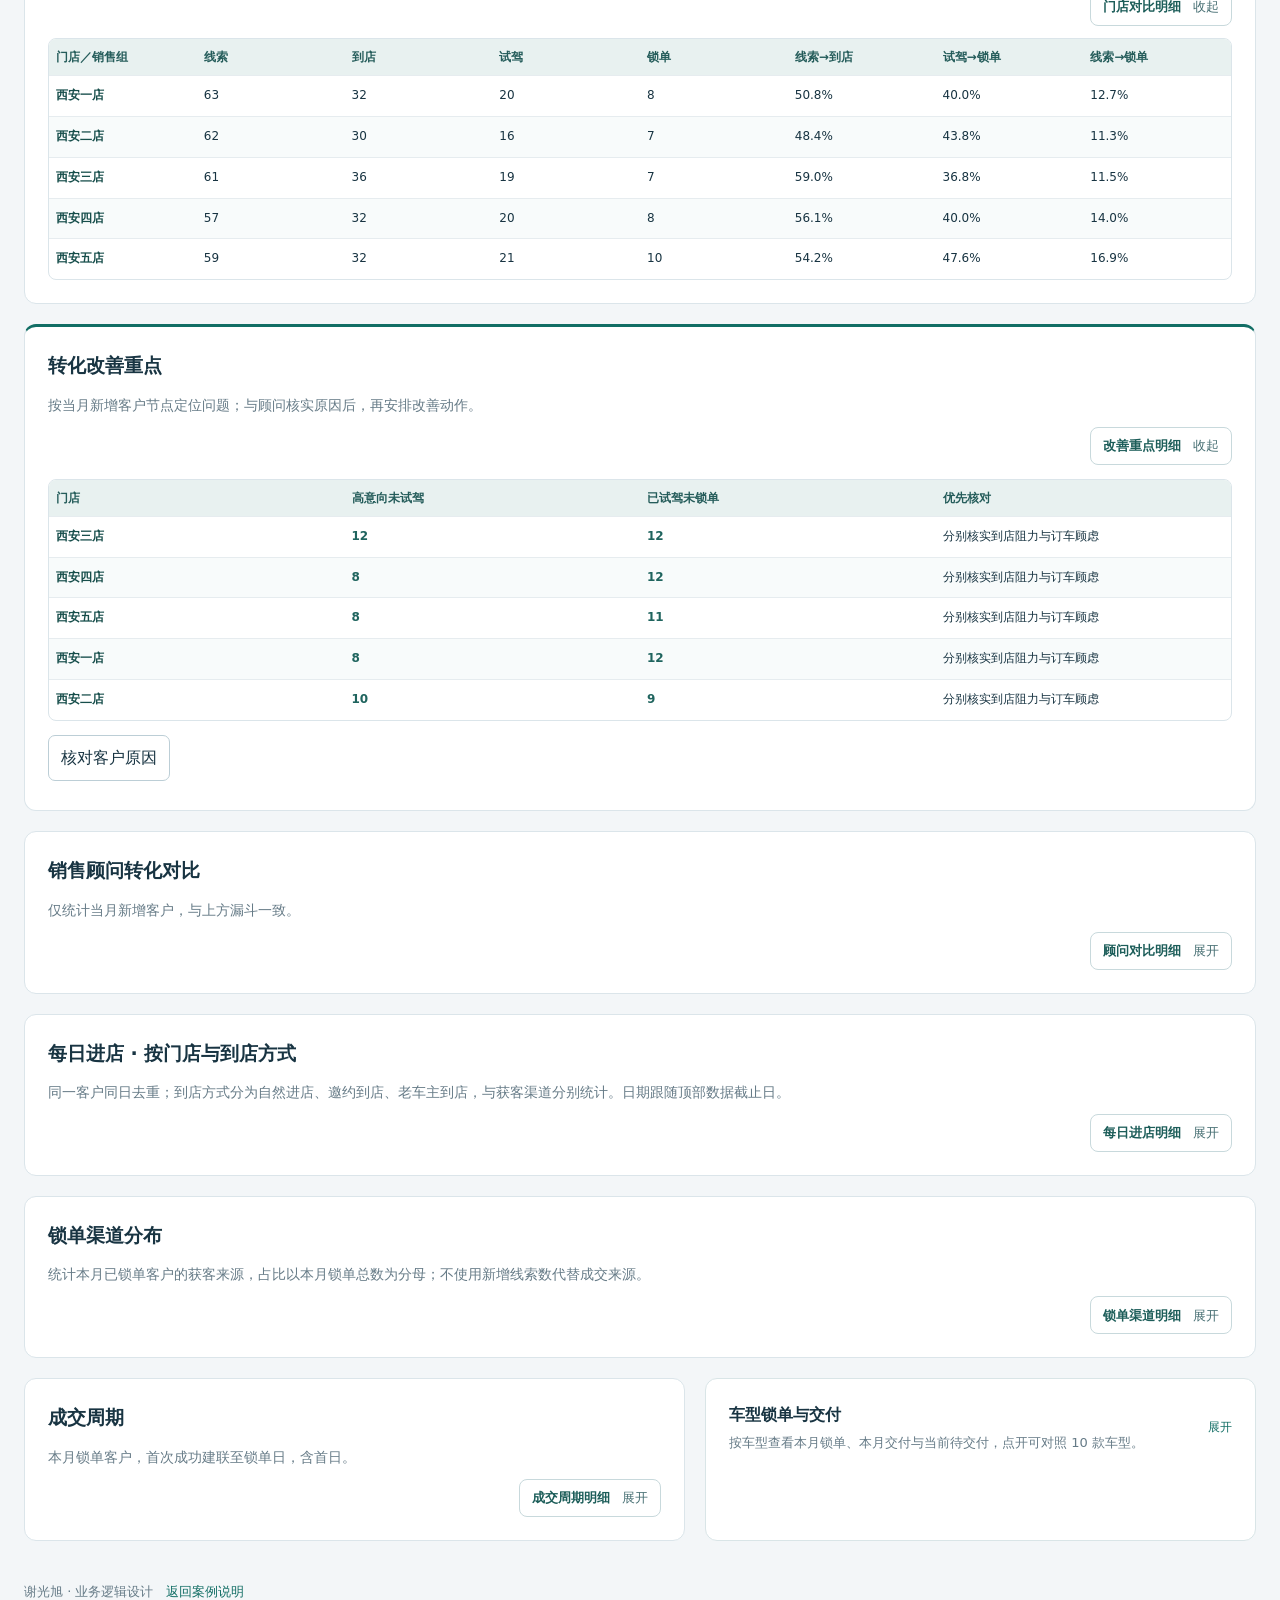
==== commit 36d48056: "Unify portfolio navigation and highlight current page" ====
--- a/index.html
+++ b/index.html
@@ -1,7 +1,7 @@
 <!doctype html>
-<html lang="zh-CN"><head><meta charset="utf-8"><meta name="viewport" content="width=device-width,initial-scale=1"><title>销售运营工作台 · 谢光旭</title><meta name="description" content="从线索分配到锁单转化、客户复盘和客户关怀的销售运营工作台"><link rel="icon" href="data:image/svg+xml,%3Csvg xmlns='http://www.w3.org/2000/svg' viewBox='0 0 32 32'%3E%3Crect width='32' height='32' rx='6' fill='%23126e65'/%3E%3Cpath d='M7 23V16M16 23V10M25 23V5' stroke='white' stroke-width='4'/%3E%3C/svg%3E"><link rel="stylesheet" href="operations.css?v=entry-9"></head><body>
+<html lang="zh-CN"><head><meta charset="utf-8"><meta name="viewport" content="width=device-width,initial-scale=1"><title>销售运营工作台 · 谢光旭</title><meta name="description" content="从线索分配到锁单转化、客户复盘和客户关怀的销售运营工作台"><link rel="icon" href="data:image/svg+xml,%3Csvg xmlns='http://www.w3.org/2000/svg' viewBox='0 0 32 32'%3E%3Crect width='32' height='32' rx='6' fill='%23126e65'/%3E%3Cpath d='M7 23V16M16 23V10M25 23V5' stroke='white' stroke-width='4'/%3E%3C/svg%3E"><link rel="stylesheet" href="operations.css?v=entry-9"><link rel="stylesheet" href="site-nav.css?v=nav-2"></head><body>
 
-<header><nav class="header-links" aria-label="了解作者与案例"><a href="portfolio.html?v=profile-2">个人介绍</a><a href="case.html?v=design-2">案例设计</a><a class="featured" href="experience.html?v=stories-2#practice-cases">实践经历 <small>2 个案例</small></a></nav><h1>汽车销售运营工作台</h1><p class="tagline">模拟汽车销售全流程：留下联系方式 → 到店试驾 → 下单交车。先看转化结果，再点门店或客户找原因。</p><div class="outcome-strip" aria-label="案例交付结果"><div><strong>一套可操作的原型</strong><span>从线索分配覆盖到客户关怀</span></div><div><strong>可定位转化卡点</strong><span>按门店、顾问与时间交叉查看</span></div><div><strong>可逐客核对动作</strong><span>打开客户节点与跟进记录</span></div></div><p class="notice">数据均为模拟，不代表真实业绩。留资＝留下联系方式；高意向＝有较强购车兴趣；锁单＝确认订单；交付＝交车。</p></header>
+<header><nav class="site-nav" aria-label="页面导航"><span class="site-nav-label">页面导航 <small>点击切换</small></span><div class="site-nav-links"><a href="./" aria-current="page">工作台</a><a href="portfolio.html">工作台介绍</a><a href="case.html">案例设计</a><a href="experience.html#practice-cases"><span>实践案例</span><small>（2 个真实案例）</small></a></div></nav><h1>汽车销售运营工作台</h1><p class="tagline">模拟汽车销售全流程：留下联系方式 → 到店试驾 → 下单交车。先看转化结果，再点门店或客户找原因。</p><div class="outcome-strip" aria-label="案例交付结果"><div><strong>一套可操作的原型</strong><span>从线索分配覆盖到客户关怀</span></div><div><strong>可定位转化卡点</strong><span>按门店、顾问与时间交叉查看</span></div><div><strong>可逐客核对动作</strong><span>打开客户节点与跟进记录</span></div></div><p class="notice">数据均为模拟，不代表真实业绩。留资＝留下联系方式；高意向＝有较强购车兴趣；锁单＝确认订单；交付＝交车。</p></header>
 
 <main><div class="global"><label>统计月份<select id="reportMonth"><option value="2026-07">2026年7月</option><option value="2026-08">2026年8月</option><option value="2026-09" selected="">2026年9月</option></select></label><label>数据截止日<input id="asof" type="date" max="2026-09-18" value="2026-09-18"></label><label>销售组（按门店）<select id="store"><option value="">全部门店</option><option>西安一店</option><option>西安二店</option><option>西安三店</option><option>西安四店</option><option>西安五店</option></select></label><div class="scope" id="globalScope">全部门店销售组 · 截至 2026-09-18</div><button id="resetFilters">重置筛选</button></div>
 
--- a/site-nav.css
+++ b/site-nav.css
@@ -0,0 +1,15 @@
+.site-nav{display:flex;align-items:center;gap:20px;background:#123440;color:#e8f5f0;padding:14px max(24px,calc((100vw - 1240px)/2));border-bottom:1px solid #3c6068}
+header>.site-nav{background:transparent;padding:0 0 17px;margin-bottom:18px}
+.site-nav-label{flex:none;color:#bed5d9;font-size:13px;font-weight:700;letter-spacing:.02em;line-height:1.25}
+.site-nav-label small{display:block;color:#91b8bc;font-size:11px;font-weight:400;margin-top:3px}
+.site-nav-links{display:grid;grid-template-columns:repeat(4,max-content);gap:9px;align-items:stretch}
+.site-nav a{display:inline-flex;align-items:center;justify-content:center;min-height:44px;padding:8px 16px;border:1px solid #85abb0;border-radius:8px;background:#1c4955;color:#f3fbfa;font-size:14px;font-weight:700;line-height:1.25;text-decoration:none;white-space:nowrap;transition:background .15s,border-color .15s,color .15s}
+.site-nav a:hover{background:#326371;border-color:#d8eded;color:#fff}
+.site-nav a[aria-current="page"]{background:#fff;border-color:#fff;color:#123440;box-shadow:0 2px 8px #091f2733}
+.site-nav a[aria-current="page"]::before{content:"●";font-size:8px;margin-right:7px;color:#126e65}
+.site-nav a:last-child{flex-direction:column;gap:1px;white-space:normal;line-height:1.2}
+.site-nav a:last-child small{font-size:11px;font-weight:600;opacity:.9}
+.site-nav a:last-child[aria-current="page"]::before{display:none}
+.site-nav a:focus-visible{outline:3px solid #7ed9c8;outline-offset:3px}
+@media(max-width:680px){.site-nav{display:block;padding:13px 16px 15px}.site-nav-label{display:flex;align-items:center;gap:8px;margin-bottom:10px}.site-nav-label small{display:inline;margin:0}.site-nav-links{grid-template-columns:repeat(2,minmax(0,1fr));gap:8px}.site-nav a{min-height:48px;padding:9px 5px;font-size:14px}header>.site-nav{padding:0 0 14px;margin-bottom:13px}}
+@media(prefers-reduced-motion:reduce){.site-nav a{transition:none}}
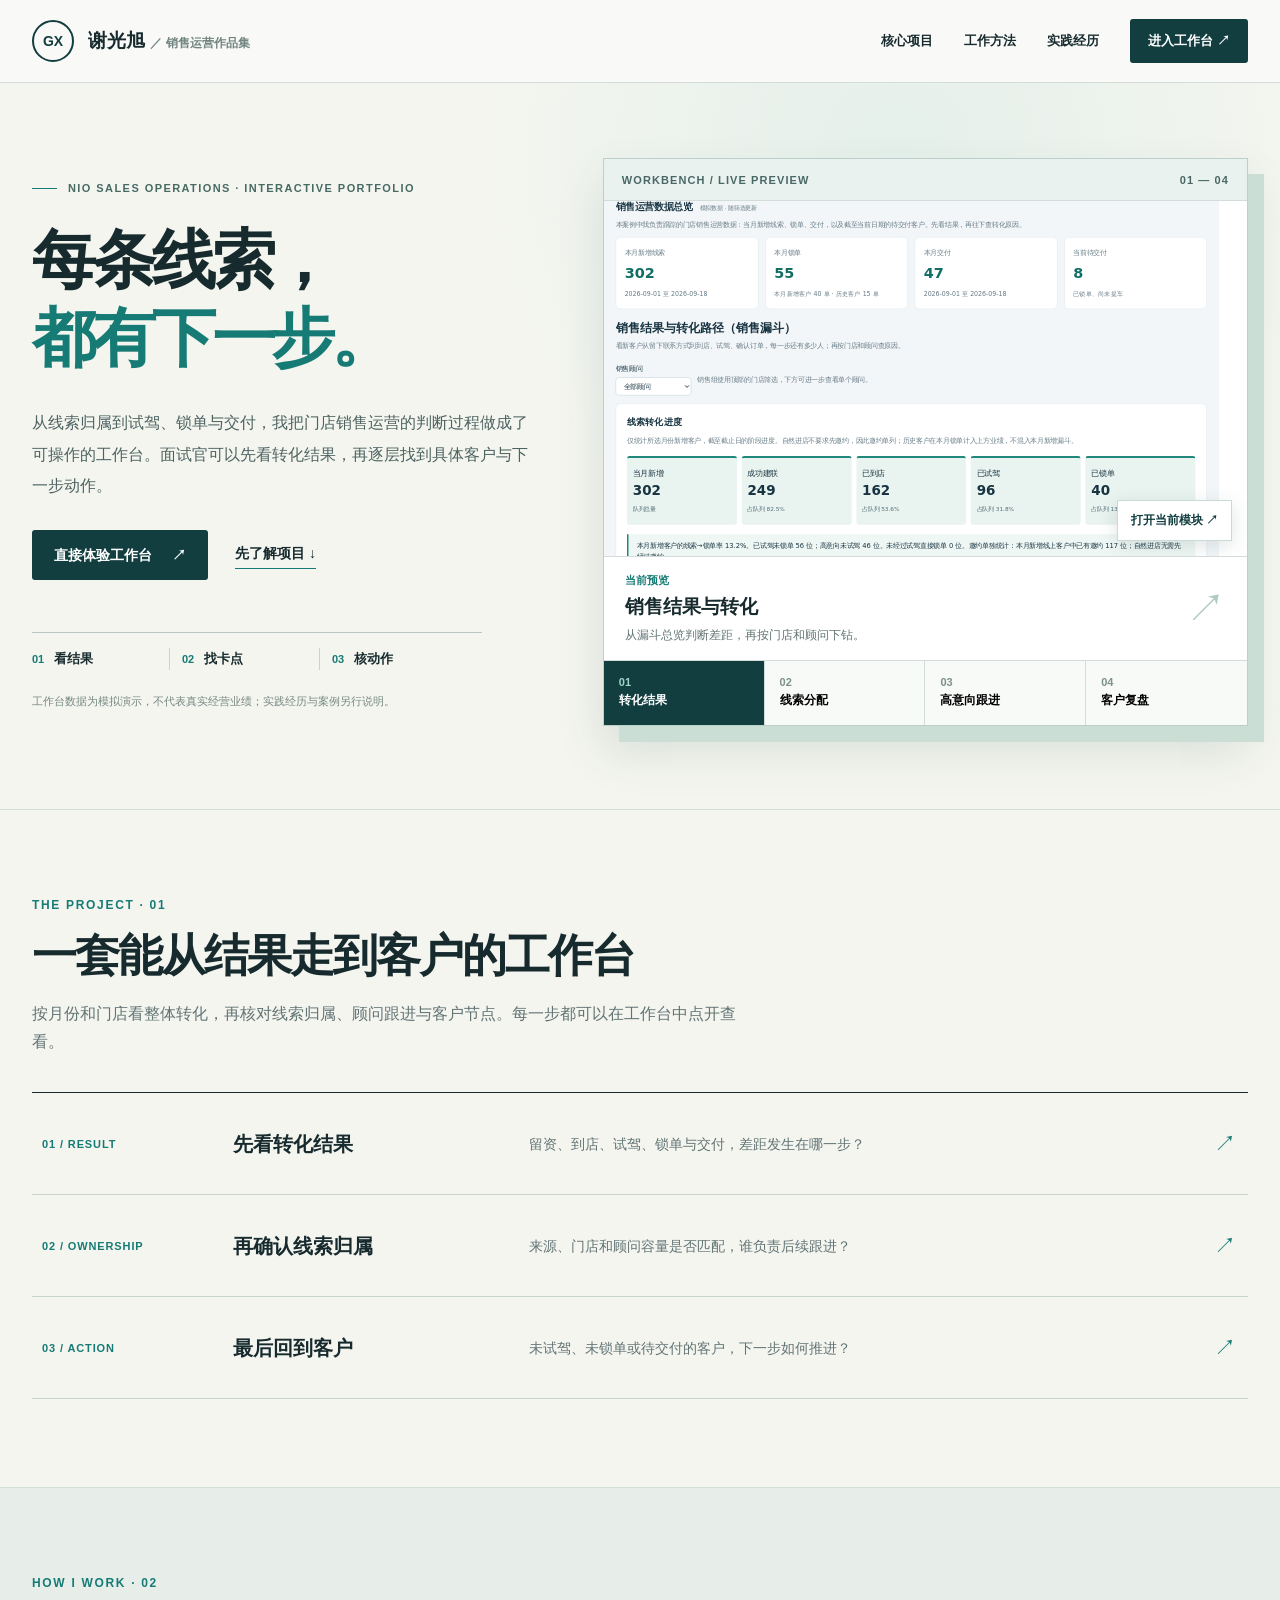
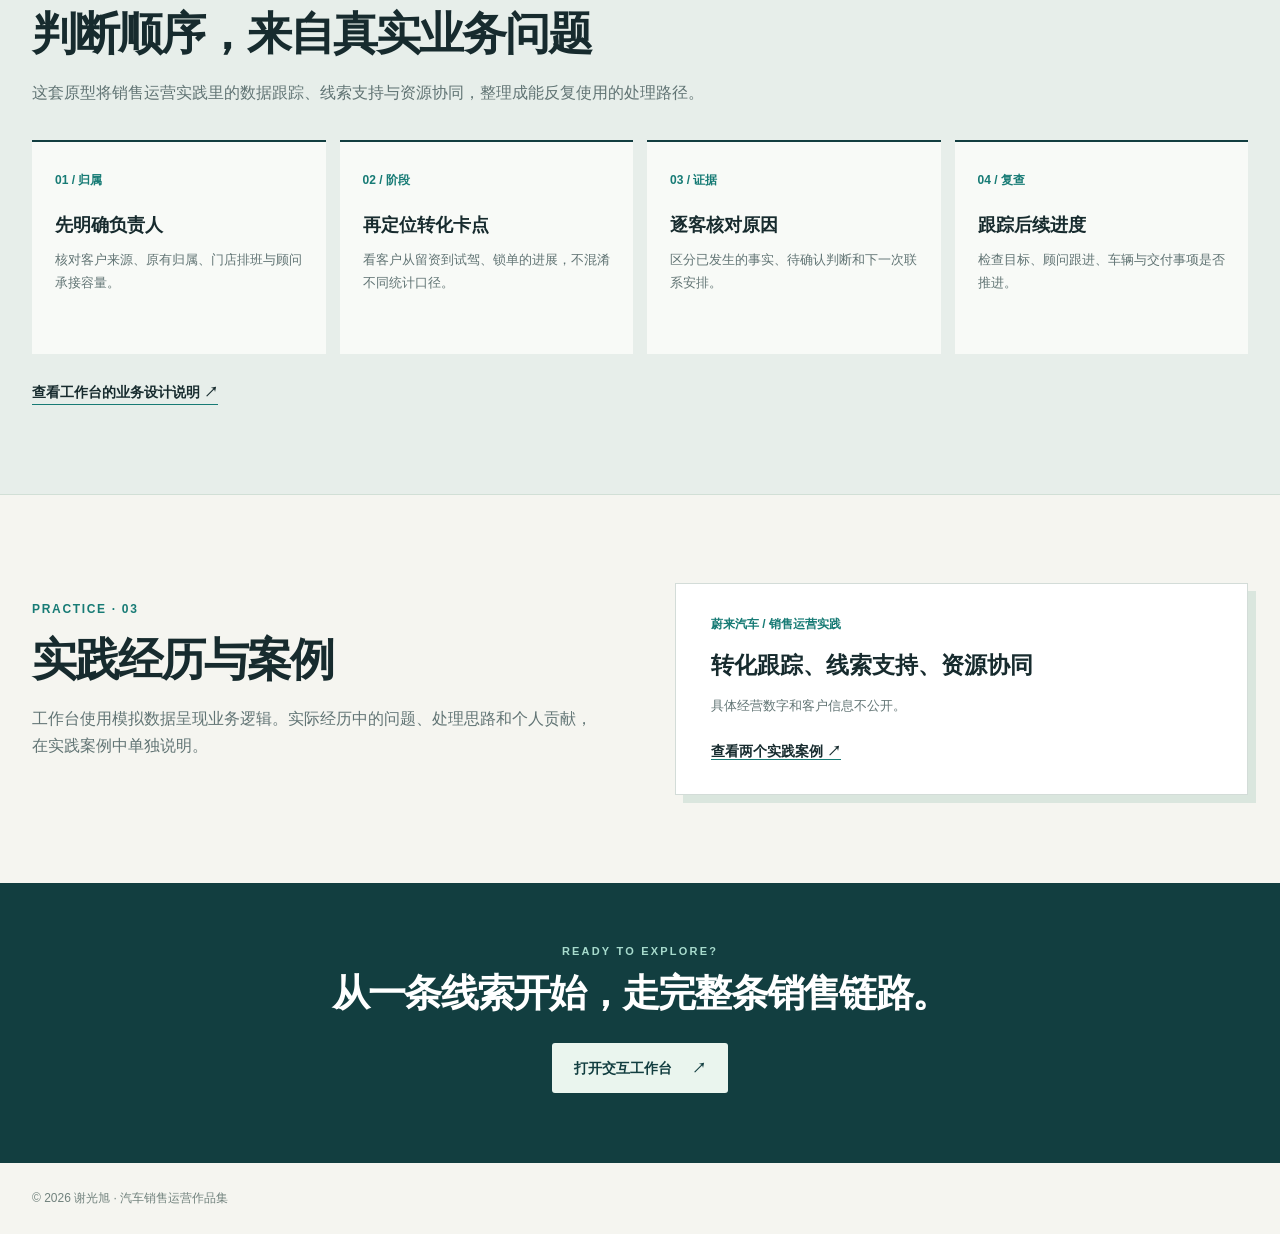
==== commit 90e25ab9: "Redesign sales portfolio homepage and module preview" ====
--- a/index.html
+++ b/index.html
@@ -1,25 +1,46 @@
-<!doctype html>
-<html lang="zh-CN"><head><meta charset="utf-8"><meta name="viewport" content="width=device-width,initial-scale=1"><title>销售运营工作台 · 谢光旭</title><meta name="description" content="从线索分配到锁单转化、客户复盘和客户关怀的销售运营工作台"><link rel="icon" href="data:image/svg+xml,%3Csvg xmlns='http://www.w3.org/2000/svg' viewBox='0 0 32 32'%3E%3Crect width='32' height='32' rx='6' fill='%23126e65'/%3E%3Cpath d='M7 23V16M16 23V10M25 23V5' stroke='white' stroke-width='4'/%3E%3C/svg%3E"><link rel="stylesheet" href="operations.css?v=entry-9"><link rel="stylesheet" href="site-nav.css?v=nav-2"></head><body>
-
-<header><nav class="site-nav" aria-label="页面导航"><span class="site-nav-label">页面导航 <small>点击切换</small></span><div class="site-nav-links"><a href="./" aria-current="page">工作台</a><a href="portfolio.html">工作台介绍</a><a href="case.html">案例设计</a><a href="experience.html#practice-cases"><span>实践案例</span><small>（2 个真实案例）</small></a></div></nav><h1>汽车销售运营工作台</h1><p class="tagline">模拟汽车销售全流程：留下联系方式 → 到店试驾 → 下单交车。先看转化结果，再点门店或客户找原因。</p><div class="outcome-strip" aria-label="案例交付结果"><div><strong>一套可操作的原型</strong><span>从线索分配覆盖到客户关怀</span></div><div><strong>可定位转化卡点</strong><span>按门店、顾问与时间交叉查看</span></div><div><strong>可逐客核对动作</strong><span>打开客户节点与跟进记录</span></div></div><p class="notice">数据均为模拟，不代表真实业绩。留资＝留下联系方式；高意向＝有较强购车兴趣；锁单＝确认订单；交付＝交车。</p></header>
-
-<main><div class="global"><label>统计月份<select id="reportMonth"><option value="2026-07">2026年7月</option><option value="2026-08">2026年8月</option><option value="2026-09" selected="">2026年9月</option></select></label><label>数据截止日<input id="asof" type="date" max="2026-09-18" value="2026-09-18"></label><label>销售组（按门店）<select id="store"><option value="">全部门店</option><option>西安一店</option><option>西安二店</option><option>西安三店</option><option>西安四店</option><option>西安五店</option></select></label><div class="scope" id="globalScope">全部门店销售组 · 截至 2026-09-18</div><button id="resetFilters">重置筛选</button></div>
-
-<details class="scope-details"><summary>这些数字怎么算？</summary><p class="hint" id="dateScope">当日：2026-09-18；本月累计：2026-09-01 至 2026-09-18；漏斗：当月新增客户截至该日的进度；待跟进与待交付：截至该日的存量。展示记录：2026-07-01 至 2026-09-18，可跨月查看历史；无记录日期不补造数据。</p></details><nav class="navigation" aria-label="工作台模块"><button data-view="funnel" aria-current="page">销售漏斗·总览</button><button data-view="allocation">线索分配</button><button data-view="strategy">高意向跟进</button><button data-view="review">客户复盘</button><button data-view="reports">运营目标与复盘</button><button data-view="care">客户关怀</button></nav>
-
-<section class="page" id="allocation" hidden=""><div class="section-head"><div><h2>线上留资接收与分配</h2><p>线上留资按门店与顾问容量分配；自然进店由接待顾问跟进，转介绍保留销售原归属。</p></div></div><div id="allocationMetrics" class="cards"><div class="metric"><small>当日线上留资</small><strong>21</strong><span>仅统计线上获客渠道</span></div><div class="metric"><small>待分配</small><strong>7</strong><span>含历史待分配线上留资</span></div><div class="metric"><small>当日已分配</small><strong>14</strong><span>已建立顾问归属</span></div><div class="metric"><small>未首次联系</small><strong>21</strong><span>跟进真实建联结果</span></div></div><div class="support"><p><b>分配前的辅助查询</b><br>库存用于核对车型与可协调车源；排班用于核对当日顾问承接容量。</p><button onclick="openResources()">全国车辆资源</button><button onclick="openSchedule()">排班与容量</button></div><details class="card compact-lookup"><summary>本店顾问分配参考</summary><p class="hint">每次只看一个门店的顾问。参考占比用于演示轮转分配，实际承接仍先看客户归属、排班和剩余名额。</p><label class="store-choice">查看门店 <select id="allocationShareStore" onchange="renderAllocation()"><option>西安一店</option><option>西安二店</option><option>西安三店</option><option>西安四店</option><option>西安五店</option></select></label><div id="allocationShare"><div class="table-wrap" tabindex="0" role="region" aria-label="数据表，可滚动查看"><table><thead><tr><th scope="col">顾问</th><th scope="col">所属门店销售组</th><th scope="col">分配参考占比</th><th scope="col">当日接收</th><th scope="col">实际分配占比</th><th scope="col">剩余承接</th></tr></thead><tbody><tr><td><b>陈子轩</b></td><td>西安一店</td><td>30%</td><td>2</td><td>100.0%</td><td>3</td></tr><tr><td><b>林雨桐</b></td><td>西安一店</td><td>25%</td><td>0</td><td>0.0%</td><td>5</td></tr><tr><td><b>张明远</b></td><td>西安一店</td><td>25%</td><td>0</td><td>0.0%</td><td>5</td></tr><tr><td><b>李佳宁</b></td><td>西安一店</td><td>20%</td><td>0</td><td>0.0%</td><td>5</td></tr><tr><td><b>王文博</b></td><td>西安二店</td><td>30%</td><td>0</td><td>0.0%</td><td>3</td></tr><tr><td><b>赵思涵</b></td><td>西安二店</td><td>25%</td><td>0</td><td>0.0%</td><td>4</td></tr><tr><td><b>刘嘉诚</b></td><td>西安二店</td><td>25%</td><td>1</td><td>50.0%</td><td>3</td></tr><tr><td><b>周晓彤</b></td><td>西安二店</td><td>20%</td><td>1</td><td>50.0%</td><td>3</td></tr><tr><td><b>吴宇航</b></td><td>西安三店</td><td>30%</td><td>2</td><td>100.0%</td><td>0</td></tr><tr><td><b>徐若宁</b></td><td>西安三店</td><td>25%</td><td>0</td><td>0.0%</td><td>4</td></tr><tr><td><b>孙启明</b></td><td>西安三店</td><td>25%</td><td>0</td><td>0.0%</td><td>4</td></tr><tr><td><b>朱雅文</b></td><td>西安三店</td><td>20%</td><td>0</td><td>0.0%</td><td>4</td></tr><tr><td><b>高一帆</b></td><td>西安四店</td><td>30%</td><td>2</td><td>50.0%</td><td>2</td></tr><tr><td><b>何舒然</b></td><td>西安四店</td><td>25%</td><td>1</td><td>25.0%</td><td>3</td></tr><tr><td><b>马致远</b></td><td>西安四店</td><td>25%</td><td>0</td><td>0.0%</td><td>4</td></tr><tr><td><b>罗欣悦</b></td><td>西安四店</td><td>20%</td><td>1</td><td>25.0%</td><td>3</td></tr><tr><td><b>郑凯文</b></td><td>西安五店</td><td>30%</td><td>1</td><td>25.0%</td><td>2</td></tr><tr><td><b>宋思宁</b></td><td>西安五店</td><td>25%</td><td>1</td><td>25.0%</td><td>4</td></tr><tr><td><b>唐景行</b></td><td>西安五店</td><td>25%</td><td>1</td><td>25.0%</td><td>4</td></tr><tr><td><b>许安然</b></td><td>西安五店</td><td>20%</td><td>1</td><td>25.0%</td><td>3</td></tr></tbody></table></div></div></details><div class="card"><h3>线上线索分配清单</h3><p class="hint">查看哪些线上留资待分配、今天已分配给谁；点开客户可核对后续跟进。</p><div class="toolbar"><label>分配状态 <select id="allocationState"><option value="unassigned">待分配</option><option value="assigned">当日已分配</option><option value="all">线上留资记录</option></select></label><span class="hint">待分配含历史未分配的线上留资；自然进店、转介绍及销售自有资源不进入此池，仍保留在漏斗与客户跟进中。</span></div><div id="allocationTable"><div class="table-wrap" tabindex="0" role="region" aria-label="数据表，可滚动查看"><table><thead><tr><th scope="col">客户</th><th scope="col">获客渠道／需求</th><th scope="col">归属门店</th><th scope="col">负责顾问</th><th scope="col">获取日期</th><th scope="col">操作</th></tr></thead><tbody><tr><td><div class="person"><button class="link-button" onclick="openCustomer('N0001')"><span class="avatar" aria-hidden="true">李</span><b>李女士</b></button><small>ET5 · N0001</small></div></td><td>抖音<small class="note-cell">线上留资，希望周末体验</small></td><td>西安一店</td><td><span class="pill warn">待分配</span><small>西安一店</small></td><td><span class="date-cell">2026-09-18</span></td><td><button class="primary" onclick="openAssign('N0001')">分配顾问</button></td></tr><tr><td><div class="person"><button class="link-button" onclick="openCustomer('N0007')"><span class="avatar" aria-hidden="true">郑</span><b>郑女士</b></button><small>ET9 · N0007</small></div></td><td>抖音<small class="note-cell">线上留资，希望周末体验</small></td><td>西安四店</td><td><span class="pill warn">待分配</span><small>西安四店</small></td><td><span class="date-cell">2026-09-18</span></td><td><button class="primary" onclick="openAssign('N0007')">分配顾问</button></td></tr><tr><td><div class="person"><button class="link-button" onclick="openCustomer('X0721')"><span class="avatar" aria-hidden="true">闫</span><b>闫先生</b></button><small>ET5 · X0721</small></div></td><td>抖音<small class="note-cell">留资需求尚待首次沟通确认</small></td><td>西安一店</td><td><span class="pill warn">待分配</span><small>西安一店</small></td><td><span class="date-cell">2026-09-18</span></td><td><button class="primary" onclick="openAssign('X0721')">分配顾问</button></td></tr><tr><td><div class="person"><button class="link-button" onclick="openCustomer('X0724')"><span class="avatar" aria-hidden="true">侯</span><b>侯女士</b></button><small>ES9 · X0724</small></div></td><td>小红书<small class="note-cell">留资需求尚待首次沟通确认</small></td><td>西安一店</td><td><span class="pill warn">待分配</span><small>西安一店</small></td><td><span class="date-cell">2026-09-18</span></td><td><button class="primary" onclick="openAssign('X0724')">分配顾问</button></td></tr><tr><td><div class="person"><button class="link-button" onclick="openCustomer('X0727')"><span class="avatar" aria-hidden="true">陶</span><b>陶先生</b></button><small>ES8 · X0727</small></div></td><td>懂车帝<small class="note-cell">留资需求尚待首次沟通确认</small></td><td>西安一店</td><td><span class="pill warn">待分配</span><small>西安一店</small></td><td><span class="date-cell">2026-09-18</span></td><td><button class="primary" onclick="openAssign('X0727')">分配顾问</button></td></tr><tr><td><div class="person"><button class="link-button" onclick="openCustomer('X0730')"><span class="avatar" aria-hidden="true">顾</span><b>顾女士</b></button><small>ET9 · X0730</small></div></td><td>官网留资<small class="note-cell">留资需求尚待首次沟通确认</small></td><td>西安一店</td><td><span class="pill warn">待分配</span><small>西安一店</small></td><td><span class="date-cell">2026-09-18</span></td><td><button class="primary" onclick="openAssign('X0730')">分配顾问</button></td></tr><tr><td><div class="person"><button class="link-button" onclick="openCustomer('X0733')"><span class="avatar" aria-hidden="true">龚</span><b>龚先生</b></button><small>ES7 · X0733</small></div></td><td>蔚来App<small class="note-cell">留资需求尚待首次沟通确认</small></td><td>西安二店</td><td><span class="pill warn">待分配</span><small>西安二店</small></td><td><span class="date-cell">2026-09-18</span></td><td><button class="primary" onclick="openAssign('X0733')">分配顾问</button></td></tr></tbody></table></div></div></div><div class="card business-summary"><h3>分配策略与跨店协同</h3><p class="hint">先确认归属，再匹配承接条件。</p><div id="allocationLogic"><div class="table-wrap" tabindex="0" role="region" aria-label="数据表，可滚动查看"><table><thead><tr><th scope="col">分配判断</th><th scope="col">执行原则</th></tr></thead><tbody><tr><td>来源与归属</td><td>线上留资先查重；自然进店、转介绍由原顾问持续跟进。</td></tr><tr><td>本店承接</td><td>优先核对在岗、可接待时间和剩余容量，再参考分配占比。</td></tr><tr><td>跨店协同</td><td>原顾问查询试驾与车辆资源；需要调整客户归属时，先确认双方负责人和客户意愿。</td></tr></tbody></table></div></div><div class="summary-actions"><button onclick="openSchedule()">查看承接容量</button> <button onclick="openResources()">查询车辆资源</button></div></div></section>
-
-<section class="page" id="funnel"><h2 class="overview-title">销售运营数据总览 <small>模拟数据 · 随筛选更新</small></h2><p class="overview-intro">本案例中我负责跟踪的门店销售运营数据：当月新增线索、锁单、交付，以及截至当前日期的待交付客户。先看结果，再往下查转化原因。</p><div id="funnelMetrics" class="cards"></div><div class="section-head"><div><h2>销售结果与转化路径（销售漏斗）</h2><p>看新客户从留下联系方式到到店、试驾、确认订单，每一步还有多少人；再按门店和顾问查原因。</p></div></div><div class="toolbar"><label>销售顾问 <select id="funnelAdvisor"><option value="">全部顾问</option></select></label><span class="hint">销售组使用顶部的门店筛选，下方可进一步查看单个顾问。</span></div><div class="card"><h3>线索转化进度</h3><p class="hint">仅统计所选月份新增客户，截至截止日的阶段进度。自然进店不要求先邀约，因此邀约单列；历史客户在本月锁单计入上方业绩，不混入本月新增漏斗。</p><div id="funnelChart" class="funnel"></div><div id="funnelNote" class="explain"></div><button class="primary" onclick="go('strategy')">查看未转化客户与原因 →</button></div><div class="card"><h3>门店销售组转化对比</h3><p class="hint">当月新增客户口径。试驾→锁单＝已试驾且已锁单人数÷已试驾人数；待分配线索计入归属门店，暂不计入具体顾问。样本少时不单凭转化率评价顾问。</p><div id="funnelGroupTable"></div></div><div class="card business-summary"><h3>转化改善重点</h3><p class="hint">按当月新增客户节点定位问题；与顾问核实原因后，再安排改善动作。</p><div id="conversionActions"></div><div class="summary-actions"><button onclick="go('strategy')">核对客户原因</button></div></div><div class="card"><h3>销售顾问转化对比</h3><p class="hint">仅统计当月新增客户，与上方漏斗一致。</p><div id="funnelAdvisorTable"></div></div><div class="card"><h3>每日进店 · 按门店与到店方式</h3><p class="hint">同一客户同日去重；到店方式分为自然进店、邀约到店、老车主到店，与获客渠道分别统计。日期跟随顶部数据截止日。</p><div id="visitsTable"></div></div><div class="card"><h3>锁单渠道分布</h3><p class="hint">统计本月已锁单客户的获客来源，占比以本月锁单总数为分母；不使用新增线索数代替成交来源。</p><div id="channelTable"></div></div><div class="two"><div class="card"><h3>成交周期</h3><p class="hint">本月锁单客户，首次成功建联至锁单日，含首日。</p><div id="cycleTable"></div></div><details class="card compact-lookup"><summary><span class="lookup-heading">车型锁单与交付<small>按车型查看本月锁单、本月交付与当前待交付，点开可对照 10 款车型。</small></span></summary><p class="hint">按车型对照本月锁单、本月交付与当前待交付。前两项是本月事件，待交付是截止日存量。</p><div id="modelTable"></div><details><summary>查看月结转口径</summary><p id="carryNote" class="hint"></p></details></details></div></section>
-
-<section class="page" id="strategy" hidden=""><div class="section-head"><div><h2>高意向优先池与策略证据</h2><p>一位客户一行，区分当前事实、初步判断和需要销售确认的下一步。</p></div></div><div class="explain"><b>超时指距最近一次有效销售跟进的天数。</b> 超7天：8—14天；超14天：15—30天；超30天：31天及以上。三档互斥。没有有效跟进记录的客户单列为“待首次联系”。</div><div class="tabs"><button id="strategyPriority" aria-pressed="true" onclick="setStrategy('priority')">高意向优先池</button><button id="strategyEvidence" aria-pressed="false" onclick="setStrategy('evidence')">策略证据 · 含异常跟进</button></div><div id="strategyMetrics" class="cards"></div><div class="toolbar"><input id="customerSearch" type="search" aria-label="搜索客户、顾问或编号" placeholder="客户、顾问、车型或编号"><select id="strategyBucket" aria-label="超时档位"><option value="">全部档位</option><option>待首次联系</option><option>超7天</option><option>超14天</option><option>超30天</option><option>未超时</option></select><select id="strategyStage" aria-label="客户阶段"><option value="">全部阶段</option><option>待邀约试驾</option><option>已到店待试驾</option><option>已试驾待锁单</option></select></div><p class="hint">优先关注高意向未试驾、试驾未锁单及跟进超时客户。原因栏为待确认判断，沟通后可记录确认结果。</p><div class="card"><h3 id="strategyListTitle">优先客户明细</h3><p class="hint" id="strategyListHint">筛出已确认高意向或已试驾、但尚未锁单的客户；逐客查看关注点和建议行动，点开客户后核对并记录下一步。</p><div id="strategyTable"></div><div id="strategyPager" class="pagination"></div></div><div class="card business-summary"><h3>竞品异议与接待改善</h3><p class="hint">先了解客户真正关注点，再核对费用、配置与体验差异。具体竞品参数和政策以核实结果为准。</p><div id="objectionSummary"></div></div></section>
-
-<section class="page" id="review" hidden=""><div class="section-head"><div><h2>客户节点复盘</h2><p>复盘客户卡在哪一环：何时来试驾、何时订车、车辆何时到店，以及何时提车。</p></div></div><div class="tabs" id="reviewTabs"><button data-review="invite" aria-pressed="true">高意向未试驾</button><button data-review="order">已试驾未锁单</button><button data-review="delivery">锁单至交付</button></div><div class="card" style="margin-top:18px"><div id="reviewIntro" class="explain"></div><div id="reviewTable"></div></div><div class="support"><p><b>复盘后的动作</b><br>与负责顾问确认原因，补充下一次邀约、订车计划或交付安排，再在后续日期检查实际进展。</p><button onclick="go('strategy')">查看高意向优先池</button><button onclick="go('reports')">查看运营复盘</button></div><div class="card business-summary"><h3>交付协同检查</h3><p class="hint">车辆、手续、客户时间分别落实负责人，处理结果记录到客户节点。</p><div id="deliverySummary"></div></div></section>
-
-<section class="page" id="reports" hidden=""><div class="section-head"><div><h2>运营目标与执行复盘</h2><p>按日或按周检查目标差距、顾问跟进、活动线索和执行任务，再明确下一步动作。</p></div><div class="tabs"><button id="reportDay" aria-pressed="true" onclick="setReport('day')">按日查看</button><button id="reportWeek" aria-pressed="false" onclick="setReport('week')">按周查看</button><button onclick="exportReport()">导出当前复盘</button></div></div><div class="card"><h3>目标完成与差距</h3><p class="hint" id="reportPeriod"></p><details><summary>调整当前范围的目标</summary><div class="rate-grid" id="targetInputs"></div><button onclick="saveTargets()" style="margin-top:12px">保存目标</button></details><div id="targetTable" style="margin-top:16px"></div></div><div class="card"><h3>顾问跟进与试驾推进</h3><p class="hint">有效互动以有销售跟进记录的客户数去重统计，不计消息条数。周报不直接累加每日去重数。</p><div id="reportStaff"></div></div><div class="card"><h3>待跟进客户与风险</h3><p class="hint">截至数据截止日的待跟进存量，按客户和负责顾问展示。</p><div id="reportOverdue"></div></div><div class="card"><h3>当期锁单结果</h3><div id="reportLocks"></div></div><details class="card ops-task-section" open><summary>运营执行清单</summary><p class="hint">把试驾资源、政策物料和交付准备逐项核对；状态可在演示中更新，供下一轮复盘追踪。</p><div id="taskProgress" class="task-progress"></div><div id="taskTable"></div></details><div class="card business-summary"><h3>活动获客路径与转化</h3><p class="hint">用商圈活动、快闪店、试驾会和社区体验日演示活动路径拆解。分类与数据均为模拟，按客户去重；跟随门店筛选，不随按日／按周切换。</p><div id="activitySummary"></div><div class="summary-actions"><p class="hint">先看活动线索是否建联、到店，再协调试驾资源并追踪锁单；对未转化客户分配顾问核实原因。活动客户保留原顾问归属。</p></div></div></section>
-
-<section class="page" id="care" hidden=""><div class="section-head"><div><h2>客户关怀与微信跟进</h2><p>从一次销售沟通延续到用车体验：尊重联系偏好，及时回应问题，记录服务闭环。</p></div></div><div class="tabs" aria-label="客户身份分类"><button id="careAudience-prospect" aria-pressed="true" onclick="setCareAudience('prospect')">未购车客户</button><button id="careAudience-owner" aria-pressed="false" onclick="setCareAudience('owner')">车主</button><button id="careAudience-pending" aria-pressed="false" onclick="setCareAudience('pending')">待交付关怀</button></div><p class="explain" id="careAudienceNote"></p><div id="careMetrics" class="cards"></div><div class="toolbar"><label>关怀场景 <select id="careScene"><option value="">全部场景</option><option>到店前提醒</option><option>试驾后问候</option><option>待交付关怀</option><option>提车后回访</option><option>日常需求关怀</option></select></label><label>关怀进度 <select id="careStatus"><option value="">全部进度</option><option>待关怀</option><option>待客户回复</option><option>需协同处理</option><option>已完成</option><option>暂缓联系</option></select></label></div><div class="card"><h3>客户关怀清单</h3><p class="hint">问候文案可编辑、复制；客户反馈与下一次联系日期独立记录。未添加微信时先确认联系方式，暂停联系的客户不生成主动问候。</p><div id="careTable"></div></div></section>
-
-<footer>谢光旭 · 业务逻辑设计　<a href="case.html?v=design-2">返回案例说明</a></footer></main><dialog id="detailDialog"><div class="dialog-head"><h2 id="dialogTitle"></h2><button onclick="document.getElementById('detailDialog').close()">关闭</button></div><div id="dialogBody"></div></dialog><div id="toast" role="status" hidden=""></div><script>window.portfolioOpenAtTop = !location.hash;</script><script src="operations-data.js?v=local-1"></script><script src="operations.js?v=local-7"></script><script>if (window.portfolioOpenAtTop) window.addEventListener('load', () => setTimeout(() => { history.replaceState(null, '', location.pathname + location.search); window.scrollTo(0, 0); }, 0));</script>
-
-</body></html>
-
+<!doctype html>
+<html lang="zh-CN">
+<head>
+  <meta charset="utf-8">
+  <meta name="viewport" content="width=device-width, initial-scale=1">
+  <meta name="description" content="谢光旭的汽车销售运营作品集：从线索归属、转化诊断到客户复盘，直接体验交互工作台。">
+  <title>谢光旭｜汽车销售运营作品集</title>
+  <link rel="icon" href="data:image/svg+xml,%3Csvg xmlns='http://www.w3.org/2000/svg' viewBox='0 0 40 40'%3E%3Crect width='40' height='40' rx='9' fill='%2316484a'/%3E%3Ctext x='7' y='29' fill='white' font-size='25' font-family='Arial' font-weight='bold'%3EGX%3C/text%3E%3C/svg%3E">
+  <link rel="stylesheet" href="home.css?v=2">
+</head>
+<body>
+  <a class="skip" href="#main">跳到正文</a>
+  <header class="site-header"><div class="wrap header-inner">
+    <a class="brand" href="#top" aria-label="谢光旭作品集首页"><span class="brand-mark">GX</span><span>谢光旭 <small>／ 销售运营作品集</small></span></a>
+    <nav class="nav" aria-label="主导航"><a href="#project">核心项目</a><a href="#method">工作方法</a><a href="#experience">实践经历</a><a class="nav-work" href="workbench.html#funnel">进入工作台 <span aria-hidden="true">↗</span></a></nav>
+  </div></header>
+  <main id="main">
+    <section class="hero" id="top" aria-labelledby="hero-title"><div class="wrap hero-grid">
+      <div class="hero-copy">
+        <p class="eyebrow"><span></span> NIO SALES OPERATIONS · INTERACTIVE PORTFOLIO</p>
+        <h1 id="hero-title">每条线索，<br><em>都有下一步。</em></h1>
+        <p class="hero-lead">从线索归属到试驾、锁单与交付，我把门店销售运营的判断过程做成了可操作的工作台。面试官可以先看转化结果，再逐层找到具体客户与下一步动作。</p>
+        <div class="hero-actions"><a class="button primary" href="workbench.html#funnel">直接体验工作台 <span aria-hidden="true">↗</span></a><a class="quiet-link" href="#project">先了解项目 <span aria-hidden="true">↓</span></a></div>
+        <div class="reading-route" aria-label="作品浏览路线"><div><b>01</b><span>看结果</span></div><div><b>02</b><span>找卡点</span></div><div><b>03</b><span>核动作</span></div></div>
+        <p class="data-note">工作台数据为模拟演示，不代表真实经营业绩；实践经历与案例另行说明。</p>
+      </div>
+      <div class="viewer" aria-label="工作台模块预览">
+        <div class="viewer-top"><span>WORKBENCH / LIVE PREVIEW</span><span id="viewerIndex">01 — 04</span></div>
+        <div class="viewer-screen"><iframe id="moduleFrame" src="workbench.html#funnel" title="销售结果与转化预览" loading="eager" tabindex="-1" aria-hidden="true"></iframe><a id="viewerLink" class="viewer-open" href="workbench.html#funnel">打开当前模块 <span aria-hidden="true">↗</span></a></div>
+        <div class="viewer-bottom"><div><small>当前预览</small><strong id="viewerTitle">销售结果与转化</strong><p id="viewerDesc">从漏斗总览判断差距，再按门店和顾问下钻。</p></div><span class="viewer-symbol" aria-hidden="true">↗</span></div>
+        <div class="module-tabs" aria-label="切换工作台模块"><button type="button" data-module="0" aria-current="true"><b>01</b><span>转化结果</span></button><button type="button" data-module="1"><b>02</b><span>线索分配</span></button><button type="button" data-module="2"><b>03</b><span>高意向跟进</span></button><button type="button" data-module="3"><b>04</b><span>客户复盘</span></button></div>
+      </div>
+    </div></section>
+    <section class="section project" id="project"><div class="wrap"><div class="section-heading"><p class="kicker">THE PROJECT · 01</p><h2>一套能从结果走到客户的工作台</h2><p>按月份和门店看整体转化，再核对线索归属、顾问跟进与客户节点。每一步都可以在工作台中点开查看。</p></div><div class="journey">
+      <a href="workbench.html#funnel"><span class="journey-no">01 / RESULT</span><strong>先看转化结果</strong><span>留资、到店、试驾、锁单与交付，差距发生在哪一步？</span><i aria-hidden="true">↗</i></a>
+      <a href="workbench.html#allocation"><span class="journey-no">02 / OWNERSHIP</span><strong>再确认线索归属</strong><span>来源、门店和顾问容量是否匹配，谁负责后续跟进？</span><i aria-hidden="true">↗</i></a>
+      <a href="workbench.html#review"><span class="journey-no">03 / ACTION</span><strong>最后回到客户</strong><span>未试驾、未锁单或待交付的客户，下一步如何推进？</span><i aria-hidden="true">↗</i></a>
+    </div></div></section>
+    <section class="section method" id="method"><div class="wrap"><div class="section-heading"><p class="kicker">HOW I WORK · 02</p><h2>判断顺序，来自真实业务问题</h2><p>这套原型将销售运营实践里的数据跟踪、线索支持与资源协同，整理成能反复使用的处理路径。</p></div><div class="method-grid"><article><span>01 / 归属</span><h3>先明确负责人</h3><p>核对客户来源、原有归属、门店排班与顾问承接容量。</p></article><article><span>02 / 阶段</span><h3>再定位转化卡点</h3><p>看客户从留资到试驾、锁单的进展，不混淆不同统计口径。</p></article><article><span>03 / 证据</span><h3>逐客核对原因</h3><p>区分已发生的事实、待确认判断和下一次联系安排。</p></article><article><span>04 / 复查</span><h3>跟踪后续进度</h3><p>检查目标、顾问跟进、车辆与交付事项是否推进。</p></article></div><a class="section-link" href="case.html">查看工作台的业务设计说明 ↗</a></div></section>
+    <section class="section experience" id="experience"><div class="wrap experience-inner"><div><p class="kicker">PRACTICE · 03</p><h2>实践经历与案例</h2><p>工作台使用模拟数据呈现业务逻辑。实际经历中的问题、处理思路和个人贡献，在实践案例中单独说明。</p></div><div class="experience-panel"><span>蔚来汽车 / 销售运营实践</span><strong>转化跟踪、线索支持、资源协同</strong><p>具体经营数字和客户信息不公开。</p><a href="experience.html#practice-cases">查看两个实践案例 <span aria-hidden="true">↗</span></a></div></div></section>
+    <section class="final-cta"><div class="wrap"><p>READY TO EXPLORE?</p><h2>从一条线索开始，走完整条销售链路。</h2><a class="button primary" href="workbench.html#funnel">打开交互工作台 <span aria-hidden="true">↗</span></a></div></section>
+  </main>
+  <footer class="footer"><div class="wrap">© 2026 谢光旭 · 汽车销售运营作品集</div></footer>
+  <script src="home.js?v=2"></script>
+</body>
+</html>
--- a/home.css
+++ b/home.css
@@ -0,0 +1,12 @@
+:root{--paper:#f5f5f0;--white:#fff;--ink:#172b2e;--deep:#123e40;--teal:#177b75;--mint:#dcece7;--muted:#617474;--line:#d3dcd8}
+*{box-sizing:border-box}html{scroll-behavior:smooth}body{margin:0;background:var(--paper);color:var(--ink);font:16px/1.72 'Microsoft YaHei','PingFang SC',sans-serif}a{color:inherit;text-decoration:none}button{font:inherit;cursor:pointer}a:focus-visible,button:focus-visible{outline:3px solid #299e91;outline-offset:4px}h1,h2,h3,p{margin-top:0}.wrap{width:min(1260px,calc(100% - 64px));margin:auto}.skip{position:absolute;top:-70px;left:12px;background:#fff;padding:10px;z-index:20}.skip:focus{top:10px}
+.site-header{background:#f9faf7;border-bottom:1px solid var(--line)}.header-inner{min-height:82px;display:flex;align-items:center;justify-content:space-between;gap:25px}.brand{display:flex;align-items:center;gap:14px;font-weight:800;font-size:19px;white-space:nowrap}.brand small{font-size:12px;color:#728480;font-weight:600}.brand-mark{display:grid;place-items:center;width:42px;height:42px;border-radius:50%;border:2px solid var(--deep);color:var(--deep);font:bold 14px Arial,sans-serif}.nav{display:flex;align-items:center;gap:31px}.nav>a{font-size:13px;font-weight:700}.nav>a:hover{color:var(--teal)}.nav .nav-work{background:var(--deep);color:#fff;padding:11px 18px;border-radius:3px}.nav .nav-work:hover{background:var(--teal);color:#fff}
+.hero{background:radial-gradient(circle at 70% 10%,#e5f0eb 0,transparent 38%),#f4f5ef;border-bottom:1px solid var(--line)}.hero-grid{display:grid;grid-template-columns:minmax(0,.87fr) minmax(0,1.13fr);align-items:center;gap:74px;padding-block:75px 83px}.hero-copy{padding-top:7px}.eyebrow{display:flex;align-items:center;gap:11px;letter-spacing:.13em;color:#476a65;font:700 11px/1.5 Arial,'Microsoft YaHei',sans-serif;margin-bottom:26px}.eyebrow span{width:25px;height:1px;background:var(--teal);flex:none}.hero h1{font-family:'Songti SC','Noto Serif CJK SC','SimSun',serif;font-weight:800;font-size:clamp(3.5rem,5vw,5.6rem);line-height:1.22;letter-spacing:-.065em;margin-bottom:29px}.hero h1 em{font-style:normal;color:var(--teal)}.hero-lead{max-width:535px;color:#4d6362;font-size:16px;line-height:1.95;margin-bottom:29px}.hero-actions{display:flex;align-items:center;gap:27px;flex-wrap:wrap}.button{display:inline-flex;align-items:center;justify-content:center;gap:20px;padding:13px 22px;font-size:14px;font-weight:800;border-radius:3px}.button.primary{background:var(--deep);color:#fff}.button.primary:hover{background:var(--teal)}.quiet-link{font-weight:800;font-size:14px;border-bottom:1px solid var(--teal);padding-bottom:3px}.quiet-link:hover{color:var(--teal)}.reading-route{display:grid;grid-template-columns:repeat(3,1fr);max-width:450px;margin-top:52px;padding-top:15px;border-top:1px solid #b9c8c2}.reading-route>div{display:flex;gap:10px;align-items:baseline;border-right:1px solid #c8d4ce;padding-right:12px;margin-right:12px;white-space:nowrap}.reading-route>div:last-child{border-right:0;margin-right:0}.reading-route b{font:700 11px Arial,sans-serif;color:var(--teal)}.reading-route span{font-size:13px;font-weight:800}.data-note{color:#768884;font-size:11px;line-height:1.7;margin:22px 0 0;max-width:480px}
+.viewer{min-width:0;background:#fff;border:1px solid #bccfca;box-shadow:16px 16px 0 #cbded6,0 24px 45px #1b4b4120}.viewer-top{height:42px;background:#eaf2ef;border-bottom:1px solid var(--line);display:flex;align-items:center;justify-content:space-between;padding:0 18px;font:700 11px Arial,sans-serif;letter-spacing:.1em;color:#496865}.viewer-screen{height:355px;position:relative;overflow:hidden;background:#fff}.viewer-screen iframe{position:absolute;left:0;top:0;width:1280px;height:920px;border:0;transform:scale(.48);transform-origin:top left;pointer-events:none}.viewer-open{position:absolute;right:15px;bottom:15px;background:#fff;color:var(--deep);padding:9px 13px;border:1px solid #c8dcd5;box-shadow:0 5px 20px #163f3c22;font-size:12px;font-weight:800}.viewer-open:hover{background:var(--deep);color:#fff}.viewer-bottom{display:flex;align-items:center;justify-content:space-between;min-height:104px;border-top:1px solid var(--line);padding:14px 21px}.viewer-bottom small{display:block;font-size:11px;color:var(--teal);font-weight:800}.viewer-bottom strong{display:block;font-size:19px;margin:1px 0}.viewer-bottom p{font-size:12px;color:var(--muted);margin:0}.viewer-symbol{font:40px/1 Georgia,serif;color:#afcbc2}.module-tabs{display:grid;grid-template-columns:repeat(4,1fr);border-top:1px solid var(--line)}.module-tabs button{min-height:64px;display:flex;flex-direction:column;align-items:flex-start;justify-content:center;gap:2px;border:0;border-right:1px solid var(--line);background:#f8faf7;text-align:left;padding:9px 15px}.module-tabs button:last-child{border-right:0}.module-tabs button b{font:700 11px Arial,sans-serif;color:#7c928b}.module-tabs button span{font-size:12px;font-weight:800;white-space:nowrap}.module-tabs button:hover{background:#edf5f0}.module-tabs button[aria-current=true]{background:var(--deep);color:#fff}.module-tabs button[aria-current=true] b{color:#9ed5c6}
+.section{padding:88px 0}.section-heading{max-width:760px}.kicker{font:800 12px Arial,'Microsoft YaHei',sans-serif;letter-spacing:.14em;color:var(--teal);margin-bottom:15px}.section h2,.final-cta h2{font-family:'Songti SC','Noto Serif CJK SC','SimSun',serif;font-size:clamp(2rem,3.5vw,3.15rem);line-height:1.3;letter-spacing:-.045em;margin-bottom:15px}.section-heading>p:last-child,.experience-inner>div>p:last-child{color:var(--muted);max-width:710px}.journey{margin-top:37px;border-top:1px solid var(--ink)}.journey a{display:grid;grid-template-columns:175px 280px minmax(0,1fr) 24px;align-items:center;gap:16px;min-height:102px;padding:18px 10px;border-bottom:1px solid #c9d4ce;transition:background .2s}.journey a:hover{background:#e8f2ec}.journey-no{font:700 11px Arial,sans-serif;letter-spacing:.08em;color:var(--teal)}.journey strong{font-size:20px}.journey a>span:nth-child(3){font-size:14px;color:var(--muted)}.journey i{font-size:22px;font-style:normal;color:var(--teal)}
+.method{background:#e7eeea;border-block:1px solid #d1dfd6}.method-grid{display:grid;grid-template-columns:repeat(4,1fr);gap:14px;margin-top:34px}.method-grid article{min-height:214px;padding:23px;background:#f8faf7;border-top:2px solid var(--deep)}.method-grid article span{font-size:12px;color:var(--teal);font-weight:800}.method-grid h3{font-size:18px;margin:17px 0 9px}.method-grid p{font-size:13px;color:var(--muted);margin-bottom:0}.section-link{display:inline-block;border-bottom:1px solid var(--teal);font-weight:800;font-size:14px;margin-top:26px}.section-link:hover{color:var(--teal)}.experience-inner{display:grid;grid-template-columns:1fr 1fr;gap:70px;align-items:center}.experience-panel{background:#fff;border:1px solid var(--line);padding:30px 35px;box-shadow:8px 8px 0 #dae6de}.experience-panel>span{display:block;font-size:12px;color:var(--teal);font-weight:800;margin-bottom:15px}.experience-panel strong{display:block;font-size:23px;line-height:1.45}.experience-panel p{color:var(--muted);font-size:13px;margin:12px 0 20px}.experience-panel a{font-size:14px;font-weight:800;border-bottom:1px solid var(--teal)}.experience-panel a:hover{color:var(--teal)}
+.final-cta{background:var(--deep);color:#fff;text-align:center;padding:62px 0 70px}.final-cta p{font:700 11px Arial,sans-serif;letter-spacing:.2em;color:#a7dbcd;margin-bottom:12px}.final-cta h2{font-size:clamp(1.8rem,3vw,2.6rem);margin-bottom:24px}.final-cta .button{background:#eaf5ee;color:var(--deep)}.final-cta .button:hover{background:#fff}.footer{padding:25px 0;font-size:12px;color:#71827d}
+@media(max-width:1080px){.hero-grid{gap:35px;grid-template-columns:1fr}.hero-copy{max-width:760px}.viewer{max-width:770px;width:100%;margin:0 auto}.method-grid{grid-template-columns:repeat(2,1fr)}.journey a{grid-template-columns:120px 220px minmax(0,1fr) 24px}}
+@media(max-width:700px){.wrap{width:min(100% - 36px,1260px)}.header-inner{min-height:69px}.brand{font-size:16px}.brand small{display:none}.brand-mark{width:35px;height:35px;font-size:12px}.nav{gap:10px}.nav>a:not(.nav-work){display:none}.nav .nav-work{font-size:12px;padding:8px 10px}.hero-grid{padding-block:47px 57px;gap:38px}.eyebrow{font-size:9px;letter-spacing:.09em}.hero h1{font-size:clamp(2.7rem,11vw,4rem)}.hero-lead{font-size:14px}.reading-route{margin-top:38px}.viewer{box-shadow:8px 8px 0 #cbded6}.viewer-screen{height:276px}.viewer-screen iframe{transform:scale(.35)}.viewer-bottom{min-height:98px}.module-tabs button{padding:8px}.module-tabs button span{font-size:10px;white-space:normal}.section{padding:62px 0}.journey a{grid-template-columns:1fr 26px;gap:4px;min-height:0;padding:18px 7px}.journey-no,.journey strong,.journey a>span:nth-child(3){grid-column:1}.journey a>span:nth-child(3){font-size:12px}.journey i{grid-column:2;grid-row:1/4}.journey strong{font-size:18px}.method-grid,.experience-inner{grid-template-columns:1fr;gap:13px}.method-grid article{min-height:0}.experience-inner{gap:25px}.experience-panel{padding:25px}}
+@media(max-width:420px){.hero-actions{gap:16px}.reading-route>div{gap:5px;margin-right:6px;padding-right:6px}.reading-route span{font-size:11px}.viewer-screen{height:238px}.viewer-screen iframe{transform:scale(.3)}.viewer-bottom p{max-width:245px}.viewer-symbol{display:none}}
+@media(prefers-reduced-motion:reduce){html{scroll-behavior:auto}.journey a{transition:none}}
